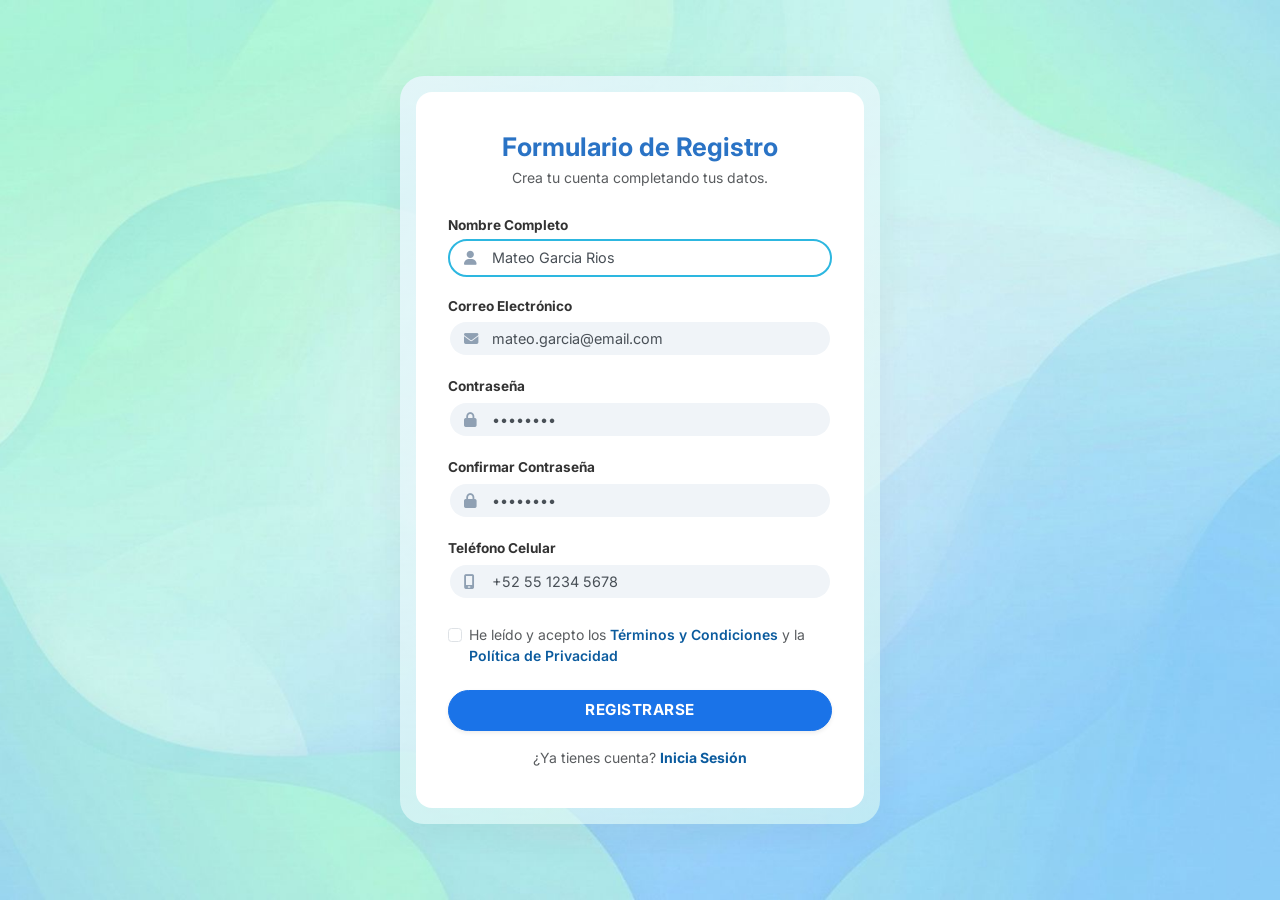
==== index.html @ 3687a890 "first commit" ====
<!DOCTYPE html>
<html lang="es">
<head>
    <meta charset="UTF-8">
    <meta name="viewport" content="width=device-width, initial-scale=1.0">
    <title>Formulario de Registro</title>
<!--     <link href="https://cdn.jsdelivr.net/npm/bootstrap@5.3.2/dist/css/bootstrap.min.css" rel="stylesheet"> -->
    <link rel="stylesheet" href="assets/css/boostrap.min.css">

    <link rel="stylesheet" href="https://cdnjs.cloudflare.com/ajax/libs/font-awesome/6.4.2/css/all.min.css">
    <link rel="stylesheet" href="assets/css/style.css">
</head>
<body>

    <div class="main-container d-flex justify-content-center align-items-center min-vh-100">
        <div class="form-backdrop">
            <div class="form-card text-center">
                
                <h2 class="form-title mb-1">Formulario de Registro</h2>
                <p class="text-muted mb-4 small">Crea tu cuenta completando tus datos.</p>

                <form class="text-start">
                    <div class="mb-3">
                        <label class="form-label small fw-bold text-dark">Nombre Completo</label>
                        <div class="input-wrapper">
                            <i class="fa-solid fa-user input-icon"></i>
                            <input type="text" class="form-control custom-input active-input" value="Mateo Garcia Rios" placeholder="Nombre Completo">
                        </div>
                    </div>

                    <div class="mb-3">
                        <label class="form-label small fw-bold text-dark">Correo Electrónico</label>
                        <div class="input-wrapper">
                            <i class="fa-solid fa-envelope input-icon"></i>
                            <input type="email" class="form-control custom-input" value="mateo.garcia@email.com" placeholder="Correo Electrónico">
                        </div>
                    </div>

                    <div class="mb-3">
                        <label class="form-label small fw-bold text-dark">Contraseña</label>
                        <div class="input-wrapper">
                            <i class="fa-solid fa-lock input-icon"></i>
                            <input type="password" class="form-control custom-input" value="12345678" placeholder="Contraseña">
                        </div>
                    </div>

                    <div class="mb-3">
                        <label class="form-label small fw-bold text-dark">Confirmar Contraseña</label>
                        <div class="input-wrapper">
                            <i class="fa-solid fa-lock input-icon"></i>
                            <input type="password" class="form-control custom-input" value="12345678" placeholder="Confirmar Contraseña">
                        </div>
                    </div>

                    <div class="mb-4">
                        <label class="form-label small fw-bold text-dark">Teléfono Celular</label>
                        <div class="input-wrapper">
                            <i class="fa-solid fa-mobile-screen input-icon"></i>
                            <input type="tel" class="form-control custom-input" value="+52 55 1234 5678" placeholder="Teléfono Celular">
                        </div>
                    </div>

                    <div class="form-check mb-4 small text-muted">
                        <input class="form-check-input custom-checkbox" type="checkbox" id="terms">
                        <label class="form-check-label" for="terms">
                            He leído y acepto los <a href="#" class="custom-link">Términos y Condiciones</a> y la <a href="#" class="custom-link">Política de Privacidad</a>
                        </label>
                    </div>

                    <button type="submit" class="btn btn-primary w-100 rounded-pill fw-bold py-2 mb-3 shadow-sm custom-btn">
                        REGISTRARSE
                    </button>

                    <p class="text-center small text-muted mb-0">
                        ¿Ya tienes cuenta? <a href="#" class="custom-link fw-bold">Inicia Sesión</a>
                    </p>
                </form>

            </div>
        </div>
    </div>

    <script src="https://cdn.jsdelivr.net/npm/bootstrap@5.3.2/dist/js/bootstrap.bundle.min.js"></script>
</body>
</html>
---- assets/css/boostrap.min.css ----
@charset "UTF-8"; /*!
 * Bootstrap  v5.3.2 (https://getbootstrap.com/)
 * Copyright 2011-2023 The Bootstrap Authors
 * Licensed under MIT (https://github.com/twbs/bootstrap/blob/main/LICENSE)
 */
:root,
[data-bs-theme="light"] {
    --bs-blue: #0d6efd;
    --bs-indigo: #6610f2;
    --bs-purple: #6f42c1;
    --bs-pink: #d63384;
    --bs-red: #dc3545;
    --bs-orange: #fd7e14;
    --bs-yellow: #ffc107;
    --bs-green: #198754;
    --bs-teal: #20c997;
    --bs-cyan: #0dcaf0;
    --bs-black: #000;
    --bs-white: #fff;
    --bs-gray: #6c757d;
    --bs-gray-dark: #343a40;
    --bs-gray-100: #f8f9fa;
    --bs-gray-200: #e9ecef;
    --bs-gray-300: #dee2e6;
    --bs-gray-400: #ced4da;
    --bs-gray-500: #adb5bd;
    --bs-gray-600: #6c757d;
    --bs-gray-700: #495057;
    --bs-gray-800: #343a40;
    --bs-gray-900: #212529;
    --bs-primary: #0d6efd;
    --bs-secondary: #6c757d;
    --bs-success: #198754;
    --bs-info: #0dcaf0;
    --bs-warning: #ffc107;
    --bs-danger: #dc3545;
    --bs-light: #f8f9fa;
    --bs-dark: #212529;
    --bs-primary-rgb: 13, 110, 253;
    --bs-secondary-rgb: 108, 117, 125;
    --bs-success-rgb: 25, 135, 84;
    --bs-info-rgb: 13, 202, 240;
    --bs-warning-rgb: 255, 193, 7;
    --bs-danger-rgb: 220, 53, 69;
    --bs-light-rgb: 248, 249, 250;
    --bs-dark-rgb: 33, 37, 41;
    --bs-primary-text-emphasis: #052c65;
    --bs-secondary-text-emphasis: #2b2f32;
    --bs-success-text-emphasis: #0a3622;
    --bs-info-text-emphasis: #055160;
    --bs-warning-text-emphasis: #664d03;
    --bs-danger-text-emphasis: #58151c;
    --bs-light-text-emphasis: #495057;
    --bs-dark-text-emphasis: #495057;
    --bs-primary-bg-subtle: #cfe2ff;
    --bs-secondary-bg-subtle: #e2e3e5;
    --bs-success-bg-subtle: #d1e7dd;
    --bs-info-bg-subtle: #cff4fc;
    --bs-warning-bg-subtle: #fff3cd;
    --bs-danger-bg-subtle: #f8d7da;
    --bs-light-bg-subtle: #fcfcfd;
    --bs-dark-bg-subtle: #ced4da;
    --bs-primary-border-subtle: #9ec5fe;
    --bs-secondary-border-subtle: #c4c8cb;
    --bs-success-border-subtle: #a3cfbb;
    --bs-info-border-subtle: #9eeaf9;
    --bs-warning-border-subtle: #ffe69c;
    --bs-danger-border-subtle: #f1aeb5;
    --bs-light-border-subtle: #e9ecef;
    --bs-dark-border-subtle: #adb5bd;
    --bs-white-rgb: 255, 255, 255;
    --bs-black-rgb: 0, 0, 0;
    --bs-font-sans-serif: system-ui, -apple-system, "Segoe UI", Roboto, "Helvetica Neue", "Noto Sans", "Liberation Sans",
        Arial, sans-serif, "Apple Color Emoji", "Segoe UI Emoji", "Segoe UI Symbol", "Noto Color Emoji";
    --bs-font-monospace: SFMono-Regular, Menlo, Monaco, Consolas, "Liberation Mono", "Courier New", monospace;
    --bs-gradient: linear-gradient(180deg, rgba(255, 255, 255, 0.15), rgba(255, 255, 255, 0));
    --bs-body-font-family: var(--bs-font-sans-serif);
    --bs-body-font-size: 1rem;
    --bs-body-font-weight: 400;
    --bs-body-line-height: 1.5;
    --bs-body-color: #212529;
    --bs-body-color-rgb: 33, 37, 41;
    --bs-body-bg: #fff;
    --bs-body-bg-rgb: 255, 255, 255;
    --bs-emphasis-color: #000;
    --bs-emphasis-color-rgb: 0, 0, 0;
    --bs-secondary-color: rgba(33, 37, 41, 0.75);
    --bs-secondary-color-rgb: 33, 37, 41;
    --bs-secondary-bg: #e9ecef;
    --bs-secondary-bg-rgb: 233, 236, 239;
    --bs-tertiary-color: rgba(33, 37, 41, 0.5);
    --bs-tertiary-color-rgb: 33, 37, 41;
    --bs-tertiary-bg: #f8f9fa;
    --bs-tertiary-bg-rgb: 248, 249, 250;
    --bs-heading-color: inherit;
    --bs-link-color: #0d6efd;
    --bs-link-color-rgb: 13, 110, 253;
    --bs-link-decoration: underline;
    --bs-link-hover-color: #0a58ca;
    --bs-link-hover-color-rgb: 10, 88, 202;
    --bs-code-color: #d63384;
    --bs-highlight-color: #212529;
    --bs-highlight-bg: #fff3cd;
    --bs-border-width: 1px;
    --bs-border-style: solid;
    --bs-border-color: #dee2e6;
    --bs-border-color-translucent: rgba(0, 0, 0, 0.175);
    --bs-border-radius: 0.375rem;
    --bs-border-radius-sm: 0.25rem;
    --bs-border-radius-lg: 0.5rem;
    --bs-border-radius-xl: 1rem;
    --bs-border-radius-xxl: 2rem;
    --bs-border-radius-2xl: var(--bs-border-radius-xxl);
    --bs-border-radius-pill: 50rem;
    --bs-box-shadow: 0 0.5rem 1rem rgba(0, 0, 0, 0.15);
    --bs-box-shadow-sm: 0 0.125rem 0.25rem rgba(0, 0, 0, 0.075);
    --bs-box-shadow-lg: 0 1rem 3rem rgba(0, 0, 0, 0.175);
    --bs-box-shadow-inset: inset 0 1px 2px rgba(0, 0, 0, 0.075);
    --bs-focus-ring-width: 0.25rem;
    --bs-focus-ring-opacity: 0.25;
    --bs-focus-ring-color: rgba(13, 110, 253, 0.25);
    --bs-form-valid-color: #198754;
    --bs-form-valid-border-color: #198754;
    --bs-form-invalid-color: #dc3545;
    --bs-form-invalid-border-color: #dc3545;
}
[data-bs-theme="dark"] {
    color-scheme: dark;
    --bs-body-color: #dee2e6;
    --bs-body-color-rgb: 222, 226, 230;
    --bs-body-bg: #212529;
    --bs-body-bg-rgb: 33, 37, 41;
    --bs-emphasis-color: #fff;
    --bs-emphasis-color-rgb: 255, 255, 255;
    --bs-secondary-color: rgba(222, 226, 230, 0.75);
    --bs-secondary-color-rgb: 222, 226, 230;
    --bs-secondary-bg: #343a40;
    --bs-secondary-bg-rgb: 52, 58, 64;
    --bs-tertiary-color: rgba(222, 226, 230, 0.5);
    --bs-tertiary-color-rgb: 222, 226, 230;
    --bs-tertiary-bg: #2b3035;
    --bs-tertiary-bg-rgb: 43, 48, 53;
    --bs-primary-text-emphasis: #6ea8fe;
    --bs-secondary-text-emphasis: #a7acb1;
    --bs-success-text-emphasis: #75b798;
    --bs-info-text-emphasis: #6edff6;
    --bs-warning-text-emphasis: #ffda6a;
    --bs-danger-text-emphasis: #ea868f;
    --bs-light-text-emphasis: #f8f9fa;
    --bs-dark-text-emphasis: #dee2e6;
    --bs-primary-bg-subtle: #031633;
    --bs-secondary-bg-subtle: #161719;
    --bs-success-bg-subtle: #051b11;
    --bs-info-bg-subtle: #032830;
    --bs-warning-bg-subtle: #332701;
    --bs-danger-bg-subtle: #2c0b0e;
    --bs-light-bg-subtle: #343a40;
    --bs-dark-bg-subtle: #1a1d20;
    --bs-primary-border-subtle: #084298;
    --bs-secondary-border-subtle: #41464b;
    --bs-success-border-subtle: #0f5132;
    --bs-info-border-subtle: #087990;
    --bs-warning-border-subtle: #997404;
    --bs-danger-border-subtle: #842029;
    --bs-light-border-subtle: #495057;
    --bs-dark-border-subtle: #343a40;
    --bs-heading-color: inherit;
    --bs-link-color: #6ea8fe;
    --bs-link-hover-color: #8bb9fe;
    --bs-link-color-rgb: 110, 168, 254;
    --bs-link-hover-color-rgb: 139, 185, 254;
    --bs-code-color: #e685b5;
    --bs-highlight-color: #dee2e6;
    --bs-highlight-bg: #664d03;
    --bs-border-color: #495057;
    --bs-border-color-translucent: rgba(255, 255, 255, 0.15);
    --bs-form-valid-color: #75b798;
    --bs-form-valid-border-color: #75b798;
    --bs-form-invalid-color: #ea868f;
    --bs-form-invalid-border-color: #ea868f;
}
*,
::after,
::before {
    box-sizing: border-box;
}
@media (prefers-reduced-motion: no-preference) {
    :root {
        scroll-behavior: smooth;
    }
}
body {
    margin: 0;
    font-family: var(--bs-body-font-family);
    font-size: var(--bs-body-font-size);
    font-weight: var(--bs-body-font-weight);
    line-height: var(--bs-body-line-height);
    color: var(--bs-body-color);
    text-align: var(--bs-body-text-align);
    background-color: var(--bs-body-bg);
    -webkit-text-size-adjust: 100%;
    -webkit-tap-highlight-color: transparent;
}
hr {
    margin: 1rem 0;
    color: inherit;
    border: 0;
    border-top: var(--bs-border-width) solid;
    opacity: 0.25;
}
.h1,
.h2,
.h3,
.h4,
.h5,
.h6,
h1,
h2,
h3,
h4,
h5,
h6 {
    margin-top: 0;
    margin-bottom: 0.5rem;
    font-weight: 500;
    line-height: 1.2;
    color: var(--bs-heading-color);
}
.h1,
h1 {
    font-size: calc(1.375rem + 1.5vw);
}
@media (min-width: 1200px) {
    .h1,
    h1 {
        font-size: 2.5rem;
    }
}
.h2,
h2 {
    font-size: calc(1.325rem + 0.9vw);
}
@media (min-width: 1200px) {
    .h2,
    h2 {
        font-size: 2rem;
    }
}
.h3,
h3 {
    font-size: calc(1.3rem + 0.6vw);
}
@media (min-width: 1200px) {
    .h3,
    h3 {
        font-size: 1.75rem;
    }
}
.h4,
h4 {
    font-size: calc(1.275rem + 0.3vw);
}
@media (min-width: 1200px) {
    .h4,
    h4 {
        font-size: 1.5rem;
    }
}
.h5,
h5 {
    font-size: 1.25rem;
}
.h6,
h6 {
    font-size: 1rem;
}
p {
    margin-top: 0;
    margin-bottom: 1rem;
}
abbr[title] {
    -webkit-text-decoration: underline dotted;
    text-decoration: underline dotted;
    cursor: help;
    -webkit-text-decoration-skip-ink: none;
    text-decoration-skip-ink: none;
}
address {
    margin-bottom: 1rem;
    font-style: normal;
    line-height: inherit;
}
ol,
ul {
    padding-left: 2rem;
}
dl,
ol,
ul {
    margin-top: 0;
    margin-bottom: 1rem;
}
ol ol,
ol ul,
ul ol,
ul ul {
    margin-bottom: 0;
}
dt {
    font-weight: 700;
}
dd {
    margin-bottom: 0.5rem;
    margin-left: 0;
}
blockquote {
    margin: 0 0 1rem;
}
b,
strong {
    font-weight: bolder;
}
.small,
small {
    font-size: 0.875em;
}
.mark,
mark {
    padding: 0.1875em;
    color: var(--bs-highlight-color);
    background-color: var(--bs-highlight-bg);
}
sub,
sup {
    position: relative;
    font-size: 0.75em;
    line-height: 0;
    vertical-align: baseline;
}
sub {
    bottom: -0.25em;
}
sup {
    top: -0.5em;
}
a {
    color: rgba(var(--bs-link-color-rgb), var(--bs-link-opacity, 1));
    text-decoration: underline;
}
a:hover {
    --bs-link-color-rgb: var(--bs-link-hover-color-rgb);
}
a:not([href]):not([class]),
a:not([href]):not([class]):hover {
    color: inherit;
    text-decoration: none;
}
code,
kbd,
pre,
samp {
    font-family: var(--bs-font-monospace);
    font-size: 1em;
}
pre {
    display: block;
    margin-top: 0;
    margin-bottom: 1rem;
    overflow: auto;
    font-size: 0.875em;
}
pre code {
    font-size: inherit;
    color: inherit;
    word-break: normal;
}
code {
    font-size: 0.875em;
    color: var(--bs-code-color);
    word-wrap: break-word;
}
a > code {
    color: inherit;
}
kbd {
    padding: 0.1875rem 0.375rem;
    font-size: 0.875em;
    color: var(--bs-body-bg);
    background-color: var(--bs-body-color);
    border-radius: 0.25rem;
}
kbd kbd {
    padding: 0;
    font-size: 1em;
}
figure {
    margin: 0 0 1rem;
}
img,
svg {
    vertical-align: middle;
}
table {
    caption-side: bottom;
    border-collapse: collapse;
}
caption {
    padding-top: 0.5rem;
    padding-bottom: 0.5rem;
    color: var(--bs-secondary-color);
    text-align: left;
}
th {
    text-align: inherit;
    text-align: -webkit-match-parent;
}
tbody,
td,
tfoot,
th,
thead,
tr {
    border-color: inherit;
    border-style: solid;
    border-width: 0;
}
label {
    display: inline-block;
}
button {
    border-radius: 0;
}
button:focus:not(:focus-visible) {
    outline: 0;
}
button,
input,
optgroup,
select,
textarea {
    margin: 0;
    font-family: inherit;
    font-size: inherit;
    line-height: inherit;
}
button,
select {
    text-transform: none;
}
[role="button"] {
    cursor: pointer;
}
select {
    word-wrap: normal;
}
select:disabled {
    opacity: 1;
}
[list]:not([type="date"]):not([type="datetime-local"]):not([type="month"]):not([type="week"]):not(
        [type="time"]
    )::-webkit-calendar-picker-indicator {
    display: none !important;
}
[type="button"],
[type="reset"],
[type="submit"],
button {
    -webkit-appearance: button;
}
[type="button"]:not(:disabled),
[type="reset"]:not(:disabled),
[type="submit"]:not(:disabled),
button:not(:disabled) {
    cursor: pointer;
}
::-moz-focus-inner {
    padding: 0;
    border-style: none;
}
textarea {
    resize: vertical;
}
fieldset {
    min-width: 0;
    padding: 0;
    margin: 0;
    border: 0;
}
legend {
    float: left;
    width: 100%;
    padding: 0;
    margin-bottom: 0.5rem;
    font-size: calc(1.275rem + 0.3vw);
    line-height: inherit;
}
@media (min-width: 1200px) {
    legend {
        font-size: 1.5rem;
    }
}
legend + * {
    clear: left;
}
::-webkit-datetime-edit-day-field,
::-webkit-datetime-edit-fields-wrapper,
::-webkit-datetime-edit-hour-field,
::-webkit-datetime-edit-minute,
::-webkit-datetime-edit-month-field,
::-webkit-datetime-edit-text,
::-webkit-datetime-edit-year-field {
    padding: 0;
}
::-webkit-inner-spin-button {
    height: auto;
}
[type="search"] {
    -webkit-appearance: textfield;
    outline-offset: -2px;
}
::-webkit-search-decoration {
    -webkit-appearance: none;
}
::-webkit-color-swatch-wrapper {
    padding: 0;
}
::-webkit-file-upload-button {
    font: inherit;
    -webkit-appearance: button;
}
::file-selector-button {
    font: inherit;
    -webkit-appearance: button;
}
output {
    display: inline-block;
}
iframe {
    border: 0;
}
summary {
    display: list-item;
    cursor: pointer;
}
progress {
    vertical-align: baseline;
}
[hidden] {
    display: none !important;
}
.lead {
    font-size: 1.25rem;
    font-weight: 300;
}
.display-1 {
    font-size: calc(1.625rem + 4.5vw);
    font-weight: 300;
    line-height: 1.2;
}
@media (min-width: 1200px) {
    .display-1 {
        font-size: 5rem;
    }
}
.display-2 {
    font-size: calc(1.575rem + 3.9vw);
    font-weight: 300;
    line-height: 1.2;
}
@media (min-width: 1200px) {
    .display-2 {
        font-size: 4.5rem;
    }
}
.display-3 {
    font-size: calc(1.525rem + 3.3vw);
    font-weight: 300;
    line-height: 1.2;
}
@media (min-width: 1200px) {
    .display-3 {
        font-size: 4rem;
    }
}
.display-4 {
    font-size: calc(1.475rem + 2.7vw);
    font-weight: 300;
    line-height: 1.2;
}
@media (min-width: 1200px) {
    .display-4 {
        font-size: 3.5rem;
    }
}
.display-5 {
    font-size: calc(1.425rem + 2.1vw);
    font-weight: 300;
    line-height: 1.2;
}
@media (min-width: 1200px) {
    .display-5 {
        font-size: 3rem;
    }
}
.display-6 {
    font-size: calc(1.375rem + 1.5vw);
    font-weight: 300;
    line-height: 1.2;
}
@media (min-width: 1200px) {
    .display-6 {
        font-size: 2.5rem;
    }
}
.list-unstyled {
    padding-left: 0;
    list-style: none;
}
.list-inline {
    padding-left: 0;
    list-style: none;
}
.list-inline-item {
    display: inline-block;
}
.list-inline-item:not(:last-child) {
    margin-right: 0.5rem;
}
.initialism {
    font-size: 0.875em;
    text-transform: uppercase;
}
.blockquote {
    margin-bottom: 1rem;
    font-size: 1.25rem;
}
.blockquote > :last-child {
    margin-bottom: 0;
}
.blockquote-footer {
    margin-top: -1rem;
    margin-bottom: 1rem;
    font-size: 0.875em;
    color: #6c757d;
}
.blockquote-footer::before {
    content: "— ";
}
.img-fluid {
    max-width: 100%;
    height: auto;
}
.img-thumbnail {
    padding: 0.25rem;
    background-color: var(--bs-body-bg);
    border: var(--bs-border-width) solid var(--bs-border-color);
    border-radius: var(--bs-border-radius);
    max-width: 100%;
    height: auto;
}
.figure {
    display: inline-block;
}
.figure-img {
    margin-bottom: 0.5rem;
    line-height: 1;
}
.figure-caption {
    font-size: 0.875em;
    color: var(--bs-secondary-color);
}
.container,
.container-fluid,
.container-lg,
.container-md,
.container-sm,
.container-xl,
.container-xxl {
    --bs-gutter-x: 1.5rem;
    --bs-gutter-y: 0;
    width: 100%;
    padding-right: calc(var(--bs-gutter-x) * 0.5);
    padding-left: calc(var(--bs-gutter-x) * 0.5);
    margin-right: auto;
    margin-left: auto;
}
@media (min-width: 576px) {
    .container,
    .container-sm {
        max-width: 540px;
    }
}
@media (min-width: 768px) {
    .container,
    .container-md,
    .container-sm {
        max-width: 720px;
    }
}
@media (min-width: 992px) {
    .container,
    .container-lg,
    .container-md,
    .container-sm {
        max-width: 960px;
    }
}
@media (min-width: 1200px) {
    .container,
    .container-lg,
    .container-md,
    .container-sm,
    .container-xl {
        max-width: 1140px;
    }
}
@media (min-width: 1400px) {
    .container,
    .container-lg,
    .container-md,
    .container-sm,
    .container-xl,
    .container-xxl {
        max-width: 1320px;
    }
}
:root {
    --bs-breakpoint-xs: 0;
    --bs-breakpoint-sm: 576px;
    --bs-breakpoint-md: 768px;
    --bs-breakpoint-lg: 992px;
    --bs-breakpoint-xl: 1200px;
    --bs-breakpoint-xxl: 1400px;
}
.row {
    --bs-gutter-x: 1.5rem;
    --bs-gutter-y: 0;
    display: flex;
    flex-wrap: wrap;
    margin-top: calc(-1 * var(--bs-gutter-y));
    margin-right: calc(-0.5 * var(--bs-gutter-x));
    margin-left: calc(-0.5 * var(--bs-gutter-x));
}
.row > * {
    flex-shrink: 0;
    width: 100%;
    max-width: 100%;
    padding-right: calc(var(--bs-gutter-x) * 0.5);
    padding-left: calc(var(--bs-gutter-x) * 0.5);
    margin-top: var(--bs-gutter-y);
}
.col {
    flex: 1 0 0%;
}
.row-cols-auto > * {
    flex: 0 0 auto;
    width: auto;
}
.row-cols-1 > * {
    flex: 0 0 auto;
    width: 100%;
}
.row-cols-2 > * {
    flex: 0 0 auto;
    width: 50%;
}
.row-cols-3 > * {
    flex: 0 0 auto;
    width: 33.33333333%;
}
.row-cols-4 > * {
    flex: 0 0 auto;
    width: 25%;
}
.row-cols-5 > * {
    flex: 0 0 auto;
    width: 20%;
}
.row-cols-6 > * {
    flex: 0 0 auto;
    width: 16.66666667%;
}
.col-auto {
    flex: 0 0 auto;
    width: auto;
}
.col-1 {
    flex: 0 0 auto;
    width: 8.33333333%;
}
.col-2 {
    flex: 0 0 auto;
    width: 16.66666667%;
}
.col-3 {
    flex: 0 0 auto;
    width: 25%;
}
.col-4 {
    flex: 0 0 auto;
    width: 33.33333333%;
}
.col-5 {
    flex: 0 0 auto;
    width: 41.66666667%;
}
.col-6 {
    flex: 0 0 auto;
    width: 50%;
}
.col-7 {
    flex: 0 0 auto;
    width: 58.33333333%;
}
.col-8 {
    flex: 0 0 auto;
    width: 66.66666667%;
}
.col-9 {
    flex: 0 0 auto;
    width: 75%;
}
.col-10 {
    flex: 0 0 auto;
    width: 83.33333333%;
}
.col-11 {
    flex: 0 0 auto;
    width: 91.66666667%;
}
.col-12 {
    flex: 0 0 auto;
    width: 100%;
}
.offset-1 {
    margin-left: 8.33333333%;
}
.offset-2 {
    margin-left: 16.66666667%;
}
.offset-3 {
    margin-left: 25%;
}
.offset-4 {
    margin-left: 33.33333333%;
}
.offset-5 {
    margin-left: 41.66666667%;
}
.offset-6 {
    margin-left: 50%;
}
.offset-7 {
    margin-left: 58.33333333%;
}
.offset-8 {
    margin-left: 66.66666667%;
}
.offset-9 {
    margin-left: 75%;
}
.offset-10 {
    margin-left: 83.33333333%;
}
.offset-11 {
    margin-left: 91.66666667%;
}
.g-0,
.gx-0 {
    --bs-gutter-x: 0;
}
.g-0,
.gy-0 {
    --bs-gutter-y: 0;
}
.g-1,
.gx-1 {
    --bs-gutter-x: 0.25rem;
}
.g-1,
.gy-1 {
    --bs-gutter-y: 0.25rem;
}
.g-2,
.gx-2 {
    --bs-gutter-x: 0.5rem;
}
.g-2,
.gy-2 {
    --bs-gutter-y: 0.5rem;
}
.g-3,
.gx-3 {
    --bs-gutter-x: 1rem;
}
.g-3,
.gy-3 {
    --bs-gutter-y: 1rem;
}
.g-4,
.gx-4 {
    --bs-gutter-x: 1.5rem;
}
.g-4,
.gy-4 {
    --bs-gutter-y: 1.5rem;
}
.g-5,
.gx-5 {
    --bs-gutter-x: 3rem;
}
.g-5,
.gy-5 {
    --bs-gutter-y: 3rem;
}
@media (min-width: 576px) {
    .col-sm {
        flex: 1 0 0%;
    }
    .row-cols-sm-auto > * {
        flex: 0 0 auto;
        width: auto;
    }
    .row-cols-sm-1 > * {
        flex: 0 0 auto;
        width: 100%;
    }
    .row-cols-sm-2 > * {
        flex: 0 0 auto;
        width: 50%;
    }
    .row-cols-sm-3 > * {
        flex: 0 0 auto;
        width: 33.33333333%;
    }
    .row-cols-sm-4 > * {
        flex: 0 0 auto;
        width: 25%;
    }
    .row-cols-sm-5 > * {
        flex: 0 0 auto;
        width: 20%;
    }
    .row-cols-sm-6 > * {
        flex: 0 0 auto;
        width: 16.66666667%;
    }
    .col-sm-auto {
        flex: 0 0 auto;
        width: auto;
    }
    .col-sm-1 {
        flex: 0 0 auto;
        width: 8.33333333%;
    }
    .col-sm-2 {
        flex: 0 0 auto;
        width: 16.66666667%;
    }
    .col-sm-3 {
        flex: 0 0 auto;
        width: 25%;
    }
    .col-sm-4 {
        flex: 0 0 auto;
        width: 33.33333333%;
    }
    .col-sm-5 {
        flex: 0 0 auto;
        width: 41.66666667%;
    }
    .col-sm-6 {
        flex: 0 0 auto;
        width: 50%;
    }
    .col-sm-7 {
        flex: 0 0 auto;
        width: 58.33333333%;
    }
    .col-sm-8 {
        flex: 0 0 auto;
        width: 66.66666667%;
    }
    .col-sm-9 {
        flex: 0 0 auto;
        width: 75%;
    }
    .col-sm-10 {
        flex: 0 0 auto;
        width: 83.33333333%;
    }
    .col-sm-11 {
        flex: 0 0 auto;
        width: 91.66666667%;
    }
    .col-sm-12 {
        flex: 0 0 auto;
        width: 100%;
    }
    .offset-sm-0 {
        margin-left: 0;
    }
    .offset-sm-1 {
        margin-left: 8.33333333%;
    }
    .offset-sm-2 {
        margin-left: 16.66666667%;
    }
    .offset-sm-3 {
        margin-left: 25%;
    }
    .offset-sm-4 {
        margin-left: 33.33333333%;
    }
    .offset-sm-5 {
        margin-left: 41.66666667%;
    }
    .offset-sm-6 {
        margin-left: 50%;
    }
    .offset-sm-7 {
        margin-left: 58.33333333%;
    }
    .offset-sm-8 {
        margin-left: 66.66666667%;
    }
    .offset-sm-9 {
        margin-left: 75%;
    }
    .offset-sm-10 {
        margin-left: 83.33333333%;
    }
    .offset-sm-11 {
        margin-left: 91.66666667%;
    }
    .g-sm-0,
    .gx-sm-0 {
        --bs-gutter-x: 0;
    }
    .g-sm-0,
    .gy-sm-0 {
        --bs-gutter-y: 0;
    }
    .g-sm-1,
    .gx-sm-1 {
        --bs-gutter-x: 0.25rem;
    }
    .g-sm-1,
    .gy-sm-1 {
        --bs-gutter-y: 0.25rem;
    }
    .g-sm-2,
    .gx-sm-2 {
        --bs-gutter-x: 0.5rem;
    }
    .g-sm-2,
    .gy-sm-2 {
        --bs-gutter-y: 0.5rem;
    }
    .g-sm-3,
    .gx-sm-3 {
        --bs-gutter-x: 1rem;
    }
    .g-sm-3,
    .gy-sm-3 {
        --bs-gutter-y: 1rem;
    }
    .g-sm-4,
    .gx-sm-4 {
        --bs-gutter-x: 1.5rem;
    }
    .g-sm-4,
    .gy-sm-4 {
        --bs-gutter-y: 1.5rem;
    }
    .g-sm-5,
    .gx-sm-5 {
        --bs-gutter-x: 3rem;
    }
    .g-sm-5,
    .gy-sm-5 {
        --bs-gutter-y: 3rem;
    }
}
@media (min-width: 768px) {
    .col-md {
        flex: 1 0 0%;
    }
    .row-cols-md-auto > * {
        flex: 0 0 auto;
        width: auto;
    }
    .row-cols-md-1 > * {
        flex: 0 0 auto;
        width: 100%;
    }
    .row-cols-md-2 > * {
        flex: 0 0 auto;
        width: 50%;
    }
    .row-cols-md-3 > * {
        flex: 0 0 auto;
        width: 33.33333333%;
    }
    .row-cols-md-4 > * {
        flex: 0 0 auto;
        width: 25%;
    }
    .row-cols-md-5 > * {
        flex: 0 0 auto;
        width: 20%;
    }
    .row-cols-md-6 > * {
        flex: 0 0 auto;
        width: 16.66666667%;
    }
    .col-md-auto {
        flex: 0 0 auto;
        width: auto;
    }
    .col-md-1 {
        flex: 0 0 auto;
        width: 8.33333333%;
    }
    .col-md-2 {
        flex: 0 0 auto;
        width: 16.66666667%;
    }
    .col-md-3 {
        flex: 0 0 auto;
        width: 25%;
    }
    .col-md-4 {
        flex: 0 0 auto;
        width: 33.33333333%;
    }
    .col-md-5 {
        flex: 0 0 auto;
        width: 41.66666667%;
    }
    .col-md-6 {
        flex: 0 0 auto;
        width: 50%;
    }
    .col-md-7 {
        flex: 0 0 auto;
        width: 58.33333333%;
    }
    .col-md-8 {
        flex: 0 0 auto;
        width: 66.66666667%;
    }
    .col-md-9 {
        flex: 0 0 auto;
        width: 75%;
    }
    .col-md-10 {
        flex: 0 0 auto;
        width: 83.33333333%;
    }
    .col-md-11 {
        flex: 0 0 auto;
        width: 91.66666667%;
    }
    .col-md-12 {
        flex: 0 0 auto;
        width: 100%;
    }
    .offset-md-0 {
        margin-left: 0;
    }
    .offset-md-1 {
        margin-left: 8.33333333%;
    }
    .offset-md-2 {
        margin-left: 16.66666667%;
    }
    .offset-md-3 {
        margin-left: 25%;
    }
    .offset-md-4 {
        margin-left: 33.33333333%;
    }
    .offset-md-5 {
        margin-left: 41.66666667%;
    }
    .offset-md-6 {
        margin-left: 50%;
    }
    .offset-md-7 {
        margin-left: 58.33333333%;
    }
    .offset-md-8 {
        margin-left: 66.66666667%;
    }
    .offset-md-9 {
        margin-left: 75%;
    }
    .offset-md-10 {
        margin-left: 83.33333333%;
    }
    .offset-md-11 {
        margin-left: 91.66666667%;
    }
    .g-md-0,
    .gx-md-0 {
        --bs-gutter-x: 0;
    }
    .g-md-0,
    .gy-md-0 {
        --bs-gutter-y: 0;
    }
    .g-md-1,
    .gx-md-1 {
        --bs-gutter-x: 0.25rem;
    }
    .g-md-1,
    .gy-md-1 {
        --bs-gutter-y: 0.25rem;
    }
    .g-md-2,
    .gx-md-2 {
        --bs-gutter-x: 0.5rem;
    }
    .g-md-2,
    .gy-md-2 {
        --bs-gutter-y: 0.5rem;
    }
    .g-md-3,
    .gx-md-3 {
        --bs-gutter-x: 1rem;
    }
    .g-md-3,
    .gy-md-3 {
        --bs-gutter-y: 1rem;
    }
    .g-md-4,
    .gx-md-4 {
        --bs-gutter-x: 1.5rem;
    }
    .g-md-4,
    .gy-md-4 {
        --bs-gutter-y: 1.5rem;
    }
    .g-md-5,
    .gx-md-5 {
        --bs-gutter-x: 3rem;
    }
    .g-md-5,
    .gy-md-5 {
        --bs-gutter-y: 3rem;
    }
}
@media (min-width: 992px) {
    .col-lg {
        flex: 1 0 0%;
    }
    .row-cols-lg-auto > * {
        flex: 0 0 auto;
        width: auto;
    }
    .row-cols-lg-1 > * {
        flex: 0 0 auto;
        width: 100%;
    }
    .row-cols-lg-2 > * {
        flex: 0 0 auto;
        width: 50%;
    }
    .row-cols-lg-3 > * {
        flex: 0 0 auto;
        width: 33.33333333%;
    }
    .row-cols-lg-4 > * {
        flex: 0 0 auto;
        width: 25%;
    }
    .row-cols-lg-5 > * {
        flex: 0 0 auto;
        width: 20%;
    }
    .row-cols-lg-6 > * {
        flex: 0 0 auto;
        width: 16.66666667%;
    }
    .col-lg-auto {
        flex: 0 0 auto;
        width: auto;
    }
    .col-lg-1 {
        flex: 0 0 auto;
        width: 8.33333333%;
    }
    .col-lg-2 {
        flex: 0 0 auto;
        width: 16.66666667%;
    }
    .col-lg-3 {
        flex: 0 0 auto;
        width: 25%;
    }
    .col-lg-4 {
        flex: 0 0 auto;
        width: 33.33333333%;
    }
    .col-lg-5 {
        flex: 0 0 auto;
        width: 41.66666667%;
    }
    .col-lg-6 {
        flex: 0 0 auto;
        width: 50%;
    }
    .col-lg-7 {
        flex: 0 0 auto;
        width: 58.33333333%;
    }
    .col-lg-8 {
        flex: 0 0 auto;
        width: 66.66666667%;
    }
    .col-lg-9 {
        flex: 0 0 auto;
        width: 75%;
    }
    .col-lg-10 {
        flex: 0 0 auto;
        width: 83.33333333%;
    }
    .col-lg-11 {
        flex: 0 0 auto;
        width: 91.66666667%;
    }
    .col-lg-12 {
        flex: 0 0 auto;
        width: 100%;
    }
    .offset-lg-0 {
        margin-left: 0;
    }
    .offset-lg-1 {
        margin-left: 8.33333333%;
    }
    .offset-lg-2 {
        margin-left: 16.66666667%;
    }
    .offset-lg-3 {
        margin-left: 25%;
    }
    .offset-lg-4 {
        margin-left: 33.33333333%;
    }
    .offset-lg-5 {
        margin-left: 41.66666667%;
    }
    .offset-lg-6 {
        margin-left: 50%;
    }
    .offset-lg-7 {
        margin-left: 58.33333333%;
    }
    .offset-lg-8 {
        margin-left: 66.66666667%;
    }
    .offset-lg-9 {
        margin-left: 75%;
    }
    .offset-lg-10 {
        margin-left: 83.33333333%;
    }
    .offset-lg-11 {
        margin-left: 91.66666667%;
    }
    .g-lg-0,
    .gx-lg-0 {
        --bs-gutter-x: 0;
    }
    .g-lg-0,
    .gy-lg-0 {
        --bs-gutter-y: 0;
    }
    .g-lg-1,
    .gx-lg-1 {
        --bs-gutter-x: 0.25rem;
    }
    .g-lg-1,
    .gy-lg-1 {
        --bs-gutter-y: 0.25rem;
    }
    .g-lg-2,
    .gx-lg-2 {
        --bs-gutter-x: 0.5rem;
    }
    .g-lg-2,
    .gy-lg-2 {
        --bs-gutter-y: 0.5rem;
    }
    .g-lg-3,
    .gx-lg-3 {
        --bs-gutter-x: 1rem;
    }
    .g-lg-3,
    .gy-lg-3 {
        --bs-gutter-y: 1rem;
    }
    .g-lg-4,
    .gx-lg-4 {
        --bs-gutter-x: 1.5rem;
    }
    .g-lg-4,
    .gy-lg-4 {
        --bs-gutter-y: 1.5rem;
    }
    .g-lg-5,
    .gx-lg-5 {
        --bs-gutter-x: 3rem;
    }
    .g-lg-5,
    .gy-lg-5 {
        --bs-gutter-y: 3rem;
    }
}
@media (min-width: 1200px) {
    .col-xl {
        flex: 1 0 0%;
    }
    .row-cols-xl-auto > * {
        flex: 0 0 auto;
        width: auto;
    }
    .row-cols-xl-1 > * {
        flex: 0 0 auto;
        width: 100%;
    }
    .row-cols-xl-2 > * {
        flex: 0 0 auto;
        width: 50%;
    }
    .row-cols-xl-3 > * {
        flex: 0 0 auto;
        width: 33.33333333%;
    }
    .row-cols-xl-4 > * {
        flex: 0 0 auto;
        width: 25%;
    }
    .row-cols-xl-5 > * {
        flex: 0 0 auto;
        width: 20%;
    }
    .row-cols-xl-6 > * {
        flex: 0 0 auto;
        width: 16.66666667%;
    }
    .col-xl-auto {
        flex: 0 0 auto;
        width: auto;
    }
    .col-xl-1 {
        flex: 0 0 auto;
        width: 8.33333333%;
    }
    .col-xl-2 {
        flex: 0 0 auto;
        width: 16.66666667%;
    }
    .col-xl-3 {
        flex: 0 0 auto;
        width: 25%;
    }
    .col-xl-4 {
        flex: 0 0 auto;
        width: 33.33333333%;
    }
    .col-xl-5 {
        flex: 0 0 auto;
        width: 41.66666667%;
    }
    .col-xl-6 {
        flex: 0 0 auto;
        width: 50%;
    }
    .col-xl-7 {
        flex: 0 0 auto;
        width: 58.33333333%;
    }
    .col-xl-8 {
        flex: 0 0 auto;
        width: 66.66666667%;
    }
    .col-xl-9 {
        flex: 0 0 auto;
        width: 75%;
    }
    .col-xl-10 {
        flex: 0 0 auto;
        width: 83.33333333%;
    }
    .col-xl-11 {
        flex: 0 0 auto;
        width: 91.66666667%;
    }
    .col-xl-12 {
        flex: 0 0 auto;
        width: 100%;
    }
    .offset-xl-0 {
        margin-left: 0;
    }
    .offset-xl-1 {
        margin-left: 8.33333333%;
    }
    .offset-xl-2 {
        margin-left: 16.66666667%;
    }
    .offset-xl-3 {
        margin-left: 25%;
    }
    .offset-xl-4 {
        margin-left: 33.33333333%;
    }
    .offset-xl-5 {
        margin-left: 41.66666667%;
    }
    .offset-xl-6 {
        margin-left: 50%;
    }
    .offset-xl-7 {
        margin-left: 58.33333333%;
    }
    .offset-xl-8 {
        margin-left: 66.66666667%;
    }
    .offset-xl-9 {
        margin-left: 75%;
    }
    .offset-xl-10 {
        margin-left: 83.33333333%;
    }
    .offset-xl-11 {
        margin-left: 91.66666667%;
    }
    .g-xl-0,
    .gx-xl-0 {
        --bs-gutter-x: 0;
    }
    .g-xl-0,
    .gy-xl-0 {
        --bs-gutter-y: 0;
    }
    .g-xl-1,
    .gx-xl-1 {
        --bs-gutter-x: 0.25rem;
    }
    .g-xl-1,
    .gy-xl-1 {
        --bs-gutter-y: 0.25rem;
    }
    .g-xl-2,
    .gx-xl-2 {
        --bs-gutter-x: 0.5rem;
    }
    .g-xl-2,
    .gy-xl-2 {
        --bs-gutter-y: 0.5rem;
    }
    .g-xl-3,
    .gx-xl-3 {
        --bs-gutter-x: 1rem;
    }
    .g-xl-3,
    .gy-xl-3 {
        --bs-gutter-y: 1rem;
    }
    .g-xl-4,
    .gx-xl-4 {
        --bs-gutter-x: 1.5rem;
    }
    .g-xl-4,
    .gy-xl-4 {
        --bs-gutter-y: 1.5rem;
    }
    .g-xl-5,
    .gx-xl-5 {
        --bs-gutter-x: 3rem;
    }
    .g-xl-5,
    .gy-xl-5 {
        --bs-gutter-y: 3rem;
    }
}
@media (min-width: 1400px) {
    .col-xxl {
        flex: 1 0 0%;
    }
    .row-cols-xxl-auto > * {
        flex: 0 0 auto;
        width: auto;
    }
    .row-cols-xxl-1 > * {
        flex: 0 0 auto;
        width: 100%;
    }
    .row-cols-xxl-2 > * {
        flex: 0 0 auto;
        width: 50%;
    }
    .row-cols-xxl-3 > * {
        flex: 0 0 auto;
        width: 33.33333333%;
    }
    .row-cols-xxl-4 > * {
        flex: 0 0 auto;
        width: 25%;
    }
    .row-cols-xxl-5 > * {
        flex: 0 0 auto;
        width: 20%;
    }
    .row-cols-xxl-6 > * {
        flex: 0 0 auto;
        width: 16.66666667%;
    }
    .col-xxl-auto {
        flex: 0 0 auto;
        width: auto;
    }
    .col-xxl-1 {
        flex: 0 0 auto;
        width: 8.33333333%;
    }
    .col-xxl-2 {
        flex: 0 0 auto;
        width: 16.66666667%;
    }
    .col-xxl-3 {
        flex: 0 0 auto;
        width: 25%;
    }
    .col-xxl-4 {
        flex: 0 0 auto;
        width: 33.33333333%;
    }
    .col-xxl-5 {
        flex: 0 0 auto;
        width: 41.66666667%;
    }
    .col-xxl-6 {
        flex: 0 0 auto;
        width: 50%;
    }
    .col-xxl-7 {
        flex: 0 0 auto;
        width: 58.33333333%;
    }
    .col-xxl-8 {
        flex: 0 0 auto;
        width: 66.66666667%;
    }
    .col-xxl-9 {
        flex: 0 0 auto;
        width: 75%;
    }
    .col-xxl-10 {
        flex: 0 0 auto;
        width: 83.33333333%;
    }
    .col-xxl-11 {
        flex: 0 0 auto;
        width: 91.66666667%;
    }
    .col-xxl-12 {
        flex: 0 0 auto;
        width: 100%;
    }
    .offset-xxl-0 {
        margin-left: 0;
    }
    .offset-xxl-1 {
        margin-left: 8.33333333%;
    }
    .offset-xxl-2 {
        margin-left: 16.66666667%;
    }
    .offset-xxl-3 {
        margin-left: 25%;
    }
    .offset-xxl-4 {
        margin-left: 33.33333333%;
    }
    .offset-xxl-5 {
        margin-left: 41.66666667%;
    }
    .offset-xxl-6 {
        margin-left: 50%;
    }
    .offset-xxl-7 {
        margin-left: 58.33333333%;
    }
    .offset-xxl-8 {
        margin-left: 66.66666667%;
    }
    .offset-xxl-9 {
        margin-left: 75%;
    }
    .offset-xxl-10 {
        margin-left: 83.33333333%;
    }
    .offset-xxl-11 {
        margin-left: 91.66666667%;
    }
    .g-xxl-0,
    .gx-xxl-0 {
        --bs-gutter-x: 0;
    }
    .g-xxl-0,
    .gy-xxl-0 {
        --bs-gutter-y: 0;
    }
    .g-xxl-1,
    .gx-xxl-1 {
        --bs-gutter-x: 0.25rem;
    }
    .g-xxl-1,
    .gy-xxl-1 {
        --bs-gutter-y: 0.25rem;
    }
    .g-xxl-2,
    .gx-xxl-2 {
        --bs-gutter-x: 0.5rem;
    }
    .g-xxl-2,
    .gy-xxl-2 {
        --bs-gutter-y: 0.5rem;
    }
    .g-xxl-3,
    .gx-xxl-3 {
        --bs-gutter-x: 1rem;
    }
    .g-xxl-3,
    .gy-xxl-3 {
        --bs-gutter-y: 1rem;
    }
    .g-xxl-4,
    .gx-xxl-4 {
        --bs-gutter-x: 1.5rem;
    }
    .g-xxl-4,
    .gy-xxl-4 {
        --bs-gutter-y: 1.5rem;
    }
    .g-xxl-5,
    .gx-xxl-5 {
        --bs-gutter-x: 3rem;
    }
    .g-xxl-5,
    .gy-xxl-5 {
        --bs-gutter-y: 3rem;
    }
}
.table {
    --bs-table-color-type: initial;
    --bs-table-bg-type: initial;
    --bs-table-color-state: initial;
    --bs-table-bg-state: initial;
    --bs-table-color: var(--bs-emphasis-color);
    --bs-table-bg: var(--bs-body-bg);
    --bs-table-border-color: var(--bs-border-color);
    --bs-table-accent-bg: transparent;
    --bs-table-striped-color: var(--bs-emphasis-color);
    --bs-table-striped-bg: rgba(var(--bs-emphasis-color-rgb), 0.05);
    --bs-table-active-color: var(--bs-emphasis-color);
    --bs-table-active-bg: rgba(var(--bs-emphasis-color-rgb), 0.1);
    --bs-table-hover-color: var(--bs-emphasis-color);
    --bs-table-hover-bg: rgba(var(--bs-emphasis-color-rgb), 0.075);
    width: 100%;
    margin-bottom: 1rem;
    vertical-align: top;
    border-color: var(--bs-table-border-color);
}
.table > :not(caption) > * > * {
    padding: 0.5rem 0.5rem;
    color: var(--bs-table-color-state, var(--bs-table-color-type, var(--bs-table-color)));
    background-color: var(--bs-table-bg);
    border-bottom-width: var(--bs-border-width);
    box-shadow: inset 0 0 0 9999px var(--bs-table-bg-state, var(--bs-table-bg-type, var(--bs-table-accent-bg)));
}
.table > tbody {
    vertical-align: inherit;
}
.table > thead {
    vertical-align: bottom;
}
.table-group-divider {
    border-top: calc(var(--bs-border-width) * 2) solid currentcolor;
}
.caption-top {
    caption-side: top;
}
.table-sm > :not(caption) > * > * {
    padding: 0.25rem 0.25rem;
}
.table-bordered > :not(caption) > * {
    border-width: var(--bs-border-width) 0;
}
.table-bordered > :not(caption) > * > * {
    border-width: 0 var(--bs-border-width);
}
.table-borderless > :not(caption) > * > * {
    border-bottom-width: 0;
}
.table-borderless > :not(:first-child) {
    border-top-width: 0;
}
.table-striped > tbody > tr:nth-of-type(odd) > * {
    --bs-table-color-type: var(--bs-table-striped-color);
    --bs-table-bg-type: var(--bs-table-striped-bg);
}
.table-striped-columns > :not(caption) > tr > :nth-child(2n) {
    --bs-table-color-type: var(--bs-table-striped-color);
    --bs-table-bg-type: var(--bs-table-striped-bg);
}
.table-active {
    --bs-table-color-state: var(--bs-table-active-color);
    --bs-table-bg-state: var(--bs-table-active-bg);
}
.table-hover > tbody > tr:hover > * {
    --bs-table-color-state: var(--bs-table-hover-color);
    --bs-table-bg-state: var(--bs-table-hover-bg);
}
.table-primary {
    --bs-table-color: #000;
    --bs-table-bg: #cfe2ff;
    --bs-table-border-color: #a6b5cc;
    --bs-table-striped-bg: #c5d7f2;
    --bs-table-striped-color: #000;
    --bs-table-active-bg: #bacbe6;
    --bs-table-active-color: #000;
    --bs-table-hover-bg: #bfd1ec;
    --bs-table-hover-color: #000;
    color: var(--bs-table-color);
    border-color: var(--bs-table-border-color);
}
.table-secondary {
    --bs-table-color: #000;
    --bs-table-bg: #e2e3e5;
    --bs-table-border-color: #b5b6b7;
    --bs-table-striped-bg: #d7d8da;
    --bs-table-striped-color: #000;
    --bs-table-active-bg: #cbccce;
    --bs-table-active-color: #000;
    --bs-table-hover-bg: #d1d2d4;
    --bs-table-hover-color: #000;
    color: var(--bs-table-color);
    border-color: var(--bs-table-border-color);
}
.table-success {
    --bs-table-color: #000;
    --bs-table-bg: #d1e7dd;
    --bs-table-border-color: #a7b9b1;
    --bs-table-striped-bg: #c7dbd2;
    --bs-table-striped-color: #000;
    --bs-table-active-bg: #bcd0c7;
    --bs-table-active-color: #000;
    --bs-table-hover-bg: #c1d6cc;
    --bs-table-hover-color: #000;
    color: var(--bs-table-color);
    border-color: var(--bs-table-border-color);
}
.table-info {
    --bs-table-color: #000;
    --bs-table-bg: #cff4fc;
    --bs-table-border-color: #a6c3ca;
    --bs-table-striped-bg: #c5e8ef;
    --bs-table-striped-color: #000;
    --bs-table-active-bg: #badce3;
    --bs-table-active-color: #000;
    --bs-table-hover-bg: #bfe2e9;
    --bs-table-hover-color: #000;
    color: var(--bs-table-color);
    border-color: var(--bs-table-border-color);
}
.table-warning {
    --bs-table-color: #000;
    --bs-table-bg: #fff3cd;
    --bs-table-border-color: #ccc2a4;
    --bs-table-striped-bg: #f2e7c3;
    --bs-table-striped-color: #000;
    --bs-table-active-bg: #e6dbb9;
    --bs-table-active-color: #000;
    --bs-table-hover-bg: #ece1be;
    --bs-table-hover-color: #000;
    color: var(--bs-table-color);
    border-color: var(--bs-table-border-color);
}
.table-danger {
    --bs-table-color: #000;
    --bs-table-bg: #f8d7da;
    --bs-table-border-color: #c6acae;
    --bs-table-striped-bg: #eccccf;
    --bs-table-striped-color: #000;
    --bs-table-active-bg: #dfc2c4;
    --bs-table-active-color: #000;
    --bs-table-hover-bg: #e5c7ca;
    --bs-table-hover-color: #000;
    color: var(--bs-table-color);
    border-color: var(--bs-table-border-color);
}
.table-light {
    --bs-table-color: #000;
    --bs-table-bg: #f8f9fa;
    --bs-table-border-color: #c6c7c8;
    --bs-table-striped-bg: #ecedee;
    --bs-table-striped-color: #000;
    --bs-table-active-bg: #dfe0e1;
    --bs-table-active-color: #000;
    --bs-table-hover-bg: #e5e6e7;
    --bs-table-hover-color: #000;
    color: var(--bs-table-color);
    border-color: var(--bs-table-border-color);
}
.table-dark {
    --bs-table-color: #fff;
    --bs-table-bg: #212529;
    --bs-table-border-color: #4d5154;
    --bs-table-striped-bg: #2c3034;
    --bs-table-striped-color: #fff;
    --bs-table-active-bg: #373b3e;
    --bs-table-active-color: #fff;
    --bs-table-hover-bg: #323539;
    --bs-table-hover-color: #fff;
    color: var(--bs-table-color);
    border-color: var(--bs-table-border-color);
}
.table-responsive {
    overflow-x: auto;
    -webkit-overflow-scrolling: touch;
}
@media (max-width: 575.98px) {
    .table-responsive-sm {
        overflow-x: auto;
        -webkit-overflow-scrolling: touch;
    }
}
@media (max-width: 767.98px) {
    .table-responsive-md {
        overflow-x: auto;
        -webkit-overflow-scrolling: touch;
    }
}
@media (max-width: 991.98px) {
    .table-responsive-lg {
        overflow-x: auto;
        -webkit-overflow-scrolling: touch;
    }
}
@media (max-width: 1199.98px) {
    .table-responsive-xl {
        overflow-x: auto;
        -webkit-overflow-scrolling: touch;
    }
}
@media (max-width: 1399.98px) {
    .table-responsive-xxl {
        overflow-x: auto;
        -webkit-overflow-scrolling: touch;
    }
}
.form-label {
    margin-bottom: 0.5rem;
}
.col-form-label {
    padding-top: calc(0.375rem + var(--bs-border-width));
    padding-bottom: calc(0.375rem + var(--bs-border-width));
    margin-bottom: 0;
    font-size: inherit;
    line-height: 1.5;
}
.col-form-label-lg {
    padding-top: calc(0.5rem + var(--bs-border-width));
    padding-bottom: calc(0.5rem + var(--bs-border-width));
    font-size: 1.25rem;
}
.col-form-label-sm {
    padding-top: calc(0.25rem + var(--bs-border-width));
    padding-bottom: calc(0.25rem + var(--bs-border-width));
    font-size: 0.875rem;
}
.form-text {
    margin-top: 0.25rem;
    font-size: 0.875em;
    color: var(--bs-secondary-color);
}
.form-control {
    display: block;
    width: 100%;
    padding: 0.375rem 0.75rem;
    font-size: 1rem;
    font-weight: 400;
    line-height: 1.5;
    color: var(--bs-body-color);
    -webkit-appearance: none;
    -moz-appearance: none;
    appearance: none;
    background-color: var(--bs-body-bg);
    background-clip: padding-box;
    border: var(--bs-border-width) solid var(--bs-border-color);
    border-radius: var(--bs-border-radius);
    transition:
        border-color 0.15s ease-in-out,
        box-shadow 0.15s ease-in-out;
}
@media (prefers-reduced-motion: reduce) {
    .form-control {
        transition: none;
    }
}
.form-control[type="file"] {
    overflow: hidden;
}
.form-control[type="file"]:not(:disabled):not([readonly]) {
    cursor: pointer;
}
.form-control:focus {
    color: var(--bs-body-color);
    background-color: var(--bs-body-bg);
    border-color: #86b7fe;
    outline: 0;
    box-shadow: 0 0 0 0.25rem rgba(13, 110, 253, 0.25);
}
.form-control::-webkit-date-and-time-value {
    min-width: 85px;
    height: 1.5em;
    margin: 0;
}
.form-control::-webkit-datetime-edit {
    display: block;
    padding: 0;
}
.form-control::-moz-placeholder {
    color: var(--bs-secondary-color);
    opacity: 1;
}
.form-control::placeholder {
    color: var(--bs-secondary-color);
    opacity: 1;
}
.form-control:disabled {
    background-color: var(--bs-secondary-bg);
    opacity: 1;
}
.form-control::-webkit-file-upload-button {
    padding: 0.375rem 0.75rem;
    margin: -0.375rem -0.75rem;
    -webkit-margin-end: 0.75rem;
    margin-inline-end: 0.75rem;
    color: var(--bs-body-color);
    background-color: var(--bs-tertiary-bg);
    pointer-events: none;
    border-color: inherit;
    border-style: solid;
    border-width: 0;
    border-inline-end-width: var(--bs-border-width);
    border-radius: 0;
    -webkit-transition:
        color 0.15s ease-in-out,
        background-color 0.15s ease-in-out,
        border-color 0.15s ease-in-out,
        box-shadow 0.15s ease-in-out;
    transition:
        color 0.15s ease-in-out,
        background-color 0.15s ease-in-out,
        border-color 0.15s ease-in-out,
        box-shadow 0.15s ease-in-out;
}
.form-control::file-selector-button {
    padding: 0.375rem 0.75rem;
    margin: -0.375rem -0.75rem;
    -webkit-margin-end: 0.75rem;
    margin-inline-end: 0.75rem;
    color: var(--bs-body-color);
    background-color: var(--bs-tertiary-bg);
    pointer-events: none;
    border-color: inherit;
    border-style: solid;
    border-width: 0;
    border-inline-end-width: var(--bs-border-width);
    border-radius: 0;
    transition:
        color 0.15s ease-in-out,
        background-color 0.15s ease-in-out,
        border-color 0.15s ease-in-out,
        box-shadow 0.15s ease-in-out;
}
@media (prefers-reduced-motion: reduce) {
    .form-control::-webkit-file-upload-button {
        -webkit-transition: none;
        transition: none;
    }
    .form-control::file-selector-button {
        transition: none;
    }
}
.form-control:hover:not(:disabled):not([readonly])::-webkit-file-upload-button {
    background-color: var(--bs-secondary-bg);
}
.form-control:hover:not(:disabled):not([readonly])::file-selector-button {
    background-color: var(--bs-secondary-bg);
}
.form-control-plaintext {
    display: block;
    width: 100%;
    padding: 0.375rem 0;
    margin-bottom: 0;
    line-height: 1.5;
    color: var(--bs-body-color);
    background-color: transparent;
    border: solid transparent;
    border-width: var(--bs-border-width) 0;
}
.form-control-plaintext:focus {
    outline: 0;
}
.form-control-plaintext.form-control-lg,
.form-control-plaintext.form-control-sm {
    padding-right: 0;
    padding-left: 0;
}
.form-control-sm {
    min-height: calc(1.5em + 0.5rem + calc(var(--bs-border-width) * 2));
    padding: 0.25rem 0.5rem;
    font-size: 0.875rem;
    border-radius: var(--bs-border-radius-sm);
}
.form-control-sm::-webkit-file-upload-button {
    padding: 0.25rem 0.5rem;
    margin: -0.25rem -0.5rem;
    -webkit-margin-end: 0.5rem;
    margin-inline-end: 0.5rem;
}
.form-control-sm::file-selector-button {
    padding: 0.25rem 0.5rem;
    margin: -0.25rem -0.5rem;
    -webkit-margin-end: 0.5rem;
    margin-inline-end: 0.5rem;
}
.form-control-lg {
    min-height: calc(1.5em + 1rem + calc(var(--bs-border-width) * 2));
    padding: 0.5rem 1rem;
    font-size: 1.25rem;
    border-radius: var(--bs-border-radius-lg);
}
.form-control-lg::-webkit-file-upload-button {
    padding: 0.5rem 1rem;
    margin: -0.5rem -1rem;
    -webkit-margin-end: 1rem;
    margin-inline-end: 1rem;
}
.form-control-lg::file-selector-button {
    padding: 0.5rem 1rem;
    margin: -0.5rem -1rem;
    -webkit-margin-end: 1rem;
    margin-inline-end: 1rem;
}
textarea.form-control {
    min-height: calc(1.5em + 0.75rem + calc(var(--bs-border-width) * 2));
}
textarea.form-control-sm {
    min-height: calc(1.5em + 0.5rem + calc(var(--bs-border-width) * 2));
}
textarea.form-control-lg {
    min-height: calc(1.5em + 1rem + calc(var(--bs-border-width) * 2));
}
.form-control-color {
    width: 3rem;
    height: calc(1.5em + 0.75rem + calc(var(--bs-border-width) * 2));
    padding: 0.375rem;
}
.form-control-color:not(:disabled):not([readonly]) {
    cursor: pointer;
}
.form-control-color::-moz-color-swatch {
    border: 0 !important;
    border-radius: var(--bs-border-radius);
}
.form-control-color::-webkit-color-swatch {
    border: 0 !important;
    border-radius: var(--bs-border-radius);
}
.form-control-color.form-control-sm {
    height: calc(1.5em + 0.5rem + calc(var(--bs-border-width) * 2));
}
.form-control-color.form-control-lg {
    height: calc(1.5em + 1rem + calc(var(--bs-border-width) * 2));
}
.form-select {
    --bs-form-select-bg-img: url("data:image/svg+xml,%3csvg xmlns='http://www.w3.org/2000/svg' viewBox='0 0 16 16'%3e%3cpath fill='none' stroke='%23343a40' stroke-linecap='round' stroke-linejoin='round' stroke-width='2' d='m2 5 6 6 6-6'/%3e%3c/svg%3e");
    display: block;
    width: 100%;
    padding: 0.375rem 2.25rem 0.375rem 0.75rem;
    font-size: 1rem;
    font-weight: 400;
    line-height: 1.5;
    color: var(--bs-body-color);
    -webkit-appearance: none;
    -moz-appearance: none;
    appearance: none;
    background-color: var(--bs-body-bg);
    background-image: var(--bs-form-select-bg-img), var(--bs-form-select-bg-icon, none);
    background-repeat: no-repeat;
    background-position: right 0.75rem center;
    background-size: 16px 12px;
    border: var(--bs-border-width) solid var(--bs-border-color);
    border-radius: var(--bs-border-radius);
    transition:
        border-color 0.15s ease-in-out,
        box-shadow 0.15s ease-in-out;
}
@media (prefers-reduced-motion: reduce) {
    .form-select {
        transition: none;
    }
}
.form-select:focus {
    border-color: #86b7fe;
    outline: 0;
    box-shadow: 0 0 0 0.25rem rgba(13, 110, 253, 0.25);
}
.form-select[multiple],
.form-select[size]:not([size="1"]) {
    padding-right: 0.75rem;
    background-image: none;
}
.form-select:disabled {
    background-color: var(--bs-secondary-bg);
}
.form-select:-moz-focusring {
    color: transparent;
    text-shadow: 0 0 0 var(--bs-body-color);
}
.form-select-sm {
    padding-top: 0.25rem;
    padding-bottom: 0.25rem;
    padding-left: 0.5rem;
    font-size: 0.875rem;
    border-radius: var(--bs-border-radius-sm);
}
.form-select-lg {
    padding-top: 0.5rem;
    padding-bottom: 0.5rem;
    padding-left: 1rem;
    font-size: 1.25rem;
    border-radius: var(--bs-border-radius-lg);
}
[data-bs-theme="dark"] .form-select {
    --bs-form-select-bg-img: url("data:image/svg+xml,%3csvg xmlns='http://www.w3.org/2000/svg' viewBox='0 0 16 16'%3e%3cpath fill='none' stroke='%23dee2e6' stroke-linecap='round' stroke-linejoin='round' stroke-width='2' d='m2 5 6 6 6-6'/%3e%3c/svg%3e");
}
.form-check {
    display: block;
    min-height: 1.5rem;
    padding-left: 1.5em;
    margin-bottom: 0.125rem;
}
.form-check .form-check-input {
    float: left;
    margin-left: -1.5em;
}
.form-check-reverse {
    padding-right: 1.5em;
    padding-left: 0;
    text-align: right;
}
.form-check-reverse .form-check-input {
    float: right;
    margin-right: -1.5em;
    margin-left: 0;
}
.form-check-input {
    --bs-form-check-bg: var(--bs-body-bg);
    flex-shrink: 0;
    width: 1em;
    height: 1em;
    margin-top: 0.25em;
    vertical-align: top;
    -webkit-appearance: none;
    -moz-appearance: none;
    appearance: none;
    background-color: var(--bs-form-check-bg);
    background-image: var(--bs-form-check-bg-image);
    background-repeat: no-repeat;
    background-position: center;
    background-size: contain;
    border: var(--bs-border-width) solid var(--bs-border-color);
    -webkit-print-color-adjust: exact;
    color-adjust: exact;
    print-color-adjust: exact;
}
.form-check-input[type="checkbox"] {
    border-radius: 0.25em;
}
.form-check-input[type="radio"] {
    border-radius: 50%;
}
.form-check-input:active {
    filter: brightness(90%);
}
.form-check-input:focus {
    border-color: #86b7fe;
    outline: 0;
    box-shadow: 0 0 0 0.25rem rgba(13, 110, 253, 0.25);
}
.form-check-input:checked {
    background-color: #0d6efd;
    border-color: #0d6efd;
}
.form-check-input:checked[type="checkbox"] {
    --bs-form-check-bg-image: url("data:image/svg+xml,%3csvg xmlns='http://www.w3.org/2000/svg' viewBox='0 0 20 20'%3e%3cpath fill='none' stroke='%23fff' stroke-linecap='round' stroke-linejoin='round' stroke-width='3' d='m6 10 3 3 6-6'/%3e%3c/svg%3e");
}
.form-check-input:checked[type="radio"] {
    --bs-form-check-bg-image: url("data:image/svg+xml,%3csvg xmlns='http://www.w3.org/2000/svg' viewBox='-4 -4 8 8'%3e%3ccircle r='2' fill='%23fff'/%3e%3c/svg%3e");
}
.form-check-input[type="checkbox"]:indeterminate {
    background-color: #0d6efd;
    border-color: #0d6efd;
    --bs-form-check-bg-image: url("data:image/svg+xml,%3csvg xmlns='http://www.w3.org/2000/svg' viewBox='0 0 20 20'%3e%3cpath fill='none' stroke='%23fff' stroke-linecap='round' stroke-linejoin='round' stroke-width='3' d='M6 10h8'/%3e%3c/svg%3e");
}
.form-check-input:disabled {
    pointer-events: none;
    filter: none;
    opacity: 0.5;
}
.form-check-input:disabled ~ .form-check-label,
.form-check-input[disabled] ~ .form-check-label {
    cursor: default;
    opacity: 0.5;
}
.form-switch {
    padding-left: 2.5em;
}
.form-switch .form-check-input {
    --bs-form-switch-bg: url("data:image/svg+xml,%3csvg xmlns='http://www.w3.org/2000/svg' viewBox='-4 -4 8 8'%3e%3ccircle r='3' fill='rgba%280, 0, 0, 0.25%29'/%3e%3c/svg%3e");
    width: 2em;
    margin-left: -2.5em;
    background-image: var(--bs-form-switch-bg);
    background-position: left center;
    border-radius: 2em;
    transition: background-position 0.15s ease-in-out;
}
@media (prefers-reduced-motion: reduce) {
    .form-switch .form-check-input {
        transition: none;
    }
}
.form-switch .form-check-input:focus {
    --bs-form-switch-bg: url("data:image/svg+xml,%3csvg xmlns='http://www.w3.org/2000/svg' viewBox='-4 -4 8 8'%3e%3ccircle r='3' fill='%2386b7fe'/%3e%3c/svg%3e");
}
.form-switch .form-check-input:checked {
    background-position: right center;
    --bs-form-switch-bg: url("data:image/svg+xml,%3csvg xmlns='http://www.w3.org/2000/svg' viewBox='-4 -4 8 8'%3e%3ccircle r='3' fill='%23fff'/%3e%3c/svg%3e");
}
.form-switch.form-check-reverse {
    padding-right: 2.5em;
    padding-left: 0;
}
.form-switch.form-check-reverse .form-check-input {
    margin-right: -2.5em;
    margin-left: 0;
}
.form-check-inline {
    display: inline-block;
    margin-right: 1rem;
}
.btn-check {
    position: absolute;
    clip: rect(0, 0, 0, 0);
    pointer-events: none;
}
.btn-check:disabled + .btn,
.btn-check[disabled] + .btn {
    pointer-events: none;
    filter: none;
    opacity: 0.65;
}
[data-bs-theme="dark"] .form-switch .form-check-input:not(:checked):not(:focus) {
    --bs-form-switch-bg: url("data:image/svg+xml,%3csvg xmlns='http://www.w3.org/2000/svg' viewBox='-4 -4 8 8'%3e%3ccircle r='3' fill='rgba%28255, 255, 255, 0.25%29'/%3e%3c/svg%3e");
}
.form-range {
    width: 100%;
    height: 1.5rem;
    padding: 0;
    -webkit-appearance: none;
    -moz-appearance: none;
    appearance: none;
    background-color: transparent;
}
.form-range:focus {
    outline: 0;
}
.form-range:focus::-webkit-slider-thumb {
    box-shadow:
        0 0 0 1px #fff,
        0 0 0 0.25rem rgba(13, 110, 253, 0.25);
}
.form-range:focus::-moz-range-thumb {
    box-shadow:
        0 0 0 1px #fff,
        0 0 0 0.25rem rgba(13, 110, 253, 0.25);
}
.form-range::-moz-focus-outer {
    border: 0;
}
.form-range::-webkit-slider-thumb {
    width: 1rem;
    height: 1rem;
    margin-top: -0.25rem;
    -webkit-appearance: none;
    appearance: none;
    background-color: #0d6efd;
    border: 0;
    border-radius: 1rem;
    -webkit-transition:
        background-color 0.15s ease-in-out,
        border-color 0.15s ease-in-out,
        box-shadow 0.15s ease-in-out;
    transition:
        background-color 0.15s ease-in-out,
        border-color 0.15s ease-in-out,
        box-shadow 0.15s ease-in-out;
}
@media (prefers-reduced-motion: reduce) {
    .form-range::-webkit-slider-thumb {
        -webkit-transition: none;
        transition: none;
    }
}
.form-range::-webkit-slider-thumb:active {
    background-color: #b6d4fe;
}
.form-range::-webkit-slider-runnable-track {
    width: 100%;
    height: 0.5rem;
    color: transparent;
    cursor: pointer;
    background-color: var(--bs-secondary-bg);
    border-color: transparent;
    border-radius: 1rem;
}
.form-range::-moz-range-thumb {
    width: 1rem;
    height: 1rem;
    -moz-appearance: none;
    appearance: none;
    background-color: #0d6efd;
    border: 0;
    border-radius: 1rem;
    -moz-transition:
        background-color 0.15s ease-in-out,
        border-color 0.15s ease-in-out,
        box-shadow 0.15s ease-in-out;
    transition:
        background-color 0.15s ease-in-out,
        border-color 0.15s ease-in-out,
        box-shadow 0.15s ease-in-out;
}
@media (prefers-reduced-motion: reduce) {
    .form-range::-moz-range-thumb {
        -moz-transition: none;
        transition: none;
    }
}
.form-range::-moz-range-thumb:active {
    background-color: #b6d4fe;
}
.form-range::-moz-range-track {
    width: 100%;
    height: 0.5rem;
    color: transparent;
    cursor: pointer;
    background-color: var(--bs-secondary-bg);
    border-color: transparent;
    border-radius: 1rem;
}
.form-range:disabled {
    pointer-events: none;
}
.form-range:disabled::-webkit-slider-thumb {
    background-color: var(--bs-secondary-color);
}
.form-range:disabled::-moz-range-thumb {
    background-color: var(--bs-secondary-color);
}
.form-floating {
    position: relative;
}
.form-floating > .form-control,
.form-floating > .form-control-plaintext,
.form-floating > .form-select {
    height: calc(3.5rem + calc(var(--bs-border-width) * 2));
    min-height: calc(3.5rem + calc(var(--bs-border-width) * 2));
    line-height: 1.25;
}
.form-floating > label {
    position: absolute;
    top: 0;
    left: 0;
    z-index: 2;
    height: 100%;
    padding: 1rem 0.75rem;
    overflow: hidden;
    text-align: start;
    text-overflow: ellipsis;
    white-space: nowrap;
    pointer-events: none;
    border: var(--bs-border-width) solid transparent;
    transform-origin: 0 0;
    transition:
        opacity 0.1s ease-in-out,
        transform 0.1s ease-in-out;
}
@media (prefers-reduced-motion: reduce) {
    .form-floating > label {
        transition: none;
    }
}
.form-floating > .form-control,
.form-floating > .form-control-plaintext {
    padding: 1rem 0.75rem;
}
.form-floating > .form-control-plaintext::-moz-placeholder,
.form-floating > .form-control::-moz-placeholder {
    color: transparent;
}
.form-floating > .form-control-plaintext::placeholder,
.form-floating > .form-control::placeholder {
    color: transparent;
}
.form-floating > .form-control-plaintext:not(:-moz-placeholder-shown),
.form-floating > .form-control:not(:-moz-placeholder-shown) {
    padding-top: 1.625rem;
    padding-bottom: 0.625rem;
}
.form-floating > .form-control-plaintext:focus,
.form-floating > .form-control-plaintext:not(:placeholder-shown),
.form-floating > .form-control:focus,
.form-floating > .form-control:not(:placeholder-shown) {
    padding-top: 1.625rem;
    padding-bottom: 0.625rem;
}
.form-floating > .form-control-plaintext:-webkit-autofill,
.form-floating > .form-control:-webkit-autofill {
    padding-top: 1.625rem;
    padding-bottom: 0.625rem;
}
.form-floating > .form-select {
    padding-top: 1.625rem;
    padding-bottom: 0.625rem;
}
.form-floating > .form-control:not(:-moz-placeholder-shown) ~ label {
    color: rgba(var(--bs-body-color-rgb), 0.65);
    transform: scale(0.85) translateY(-0.5rem) translateX(0.15rem);
}
.form-floating > .form-control-plaintext ~ label,
.form-floating > .form-control:focus ~ label,
.form-floating > .form-control:not(:placeholder-shown) ~ label,
.form-floating > .form-select ~ label {
    color: rgba(var(--bs-body-color-rgb), 0.65);
    transform: scale(0.85) translateY(-0.5rem) translateX(0.15rem);
}
.form-floating > .form-control:not(:-moz-placeholder-shown) ~ label::after {
    position: absolute;
    inset: 1rem 0.375rem;
    z-index: -1;
    height: 1.5em;
    content: "";
    background-color: var(--bs-body-bg);
    border-radius: var(--bs-border-radius);
}
.form-floating > .form-control-plaintext ~ label::after,
.form-floating > .form-control:focus ~ label::after,
.form-floating > .form-control:not(:placeholder-shown) ~ label::after,
.form-floating > .form-select ~ label::after {
    position: absolute;
    inset: 1rem 0.375rem;
    z-index: -1;
    height: 1.5em;
    content: "";
    background-color: var(--bs-body-bg);
    border-radius: var(--bs-border-radius);
}
.form-floating > .form-control:-webkit-autofill ~ label {
    color: rgba(var(--bs-body-color-rgb), 0.65);
    transform: scale(0.85) translateY(-0.5rem) translateX(0.15rem);
}
.form-floating > .form-control-plaintext ~ label {
    border-width: var(--bs-border-width) 0;
}
.form-floating > .form-control:disabled ~ label,
.form-floating > :disabled ~ label {
    color: #6c757d;
}
.form-floating > .form-control:disabled ~ label::after,
.form-floating > :disabled ~ label::after {
    background-color: var(--bs-secondary-bg);
}
.input-group {
    position: relative;
    display: flex;
    flex-wrap: wrap;
    align-items: stretch;
    width: 100%;
}
.input-group > .form-control,
.input-group > .form-floating,
.input-group > .form-select {
    position: relative;
    flex: 1 1 auto;
    width: 1%;
    min-width: 0;
}
.input-group > .form-control:focus,
.input-group > .form-floating:focus-within,
.input-group > .form-select:focus {
    z-index: 5;
}
.input-group .btn {
    position: relative;
    z-index: 2;
}
.input-group .btn:focus {
    z-index: 5;
}
.input-group-text {
    display: flex;
    align-items: center;
    padding: 0.375rem 0.75rem;
    font-size: 1rem;
    font-weight: 400;
    line-height: 1.5;
    color: var(--bs-body-color);
    text-align: center;
    white-space: nowrap;
    background-color: var(--bs-tertiary-bg);
    border: var(--bs-border-width) solid var(--bs-border-color);
    border-radius: var(--bs-border-radius);
}
.input-group-lg > .btn,
.input-group-lg > .form-control,
.input-group-lg > .form-select,
.input-group-lg > .input-group-text {
    padding: 0.5rem 1rem;
    font-size: 1.25rem;
    border-radius: var(--bs-border-radius-lg);
}
.input-group-sm > .btn,
.input-group-sm > .form-control,
.input-group-sm > .form-select,
.input-group-sm > .input-group-text {
    padding: 0.25rem 0.5rem;
    font-size: 0.875rem;
    border-radius: var(--bs-border-radius-sm);
}
.input-group-lg > .form-select,
.input-group-sm > .form-select {
    padding-right: 3rem;
}
.input-group:not(.has-validation) > .dropdown-toggle:nth-last-child(n + 3),
.input-group:not(.has-validation) > .form-floating:not(:last-child) > .form-control,
.input-group:not(.has-validation) > .form-floating:not(:last-child) > .form-select,
.input-group:not(.has-validation) > :not(:last-child):not(.dropdown-toggle):not(.dropdown-menu):not(.form-floating) {
    border-top-right-radius: 0;
    border-bottom-right-radius: 0;
}
.input-group.has-validation > .dropdown-toggle:nth-last-child(n + 4),
.input-group.has-validation > .form-floating:nth-last-child(n + 3) > .form-control,
.input-group.has-validation > .form-floating:nth-last-child(n + 3) > .form-select,
.input-group.has-validation > :nth-last-child(n + 3):not(.dropdown-toggle):not(.dropdown-menu):not(.form-floating) {
    border-top-right-radius: 0;
    border-bottom-right-radius: 0;
}
.input-group
    > :not(:first-child):not(.dropdown-menu):not(.valid-tooltip):not(.valid-feedback):not(.invalid-tooltip):not(
        .invalid-feedback
    ) {
    margin-left: calc(var(--bs-border-width) * -1);
    border-top-left-radius: 0;
    border-bottom-left-radius: 0;
}
.input-group > .form-floating:not(:first-child) > .form-control,
.input-group > .form-floating:not(:first-child) > .form-select {
    border-top-left-radius: 0;
    border-bottom-left-radius: 0;
}
.valid-feedback {
    display: none;
    width: 100%;
    margin-top: 0.25rem;
    font-size: 0.875em;
    color: var(--bs-form-valid-color);
}
.valid-tooltip {
    position: absolute;
    top: 100%;
    z-index: 5;
    display: none;
    max-width: 100%;
    padding: 0.25rem 0.5rem;
    margin-top: 0.1rem;
    font-size: 0.875rem;
    color: #fff;
    background-color: var(--bs-success);
    border-radius: var(--bs-border-radius);
}
.is-valid ~ .valid-feedback,
.is-valid ~ .valid-tooltip,
.was-validated :valid ~ .valid-feedback,
.was-validated :valid ~ .valid-tooltip {
    display: block;
}
.form-control.is-valid,
.was-validated .form-control:valid {
    border-color: var(--bs-form-valid-border-color);
    padding-right: calc(1.5em + 0.75rem);
    background-image: url("data:image/svg+xml,%3csvg xmlns='http://www.w3.org/2000/svg' viewBox='0 0 8 8'%3e%3cpath fill='%23198754' d='M2.3 6.73.6 4.53c-.4-1.04.46-1.4 1.1-.8l1.1 1.4 3.4-3.8c.6-.63 1.6-.27 1.2.7l-4 4.6c-.43.5-.8.4-1.1.1z'/%3e%3c/svg%3e");
    background-repeat: no-repeat;
    background-position: right calc(0.375em + 0.1875rem) center;
    background-size: calc(0.75em + 0.375rem) calc(0.75em + 0.375rem);
}
.form-control.is-valid:focus,
.was-validated .form-control:valid:focus {
    border-color: var(--bs-form-valid-border-color);
    box-shadow: 0 0 0 0.25rem rgba(var(--bs-success-rgb), 0.25);
}
.was-validated textarea.form-control:valid,
textarea.form-control.is-valid {
    padding-right: calc(1.5em + 0.75rem);
    background-position: top calc(0.375em + 0.1875rem) right calc(0.375em + 0.1875rem);
}
.form-select.is-valid,
.was-validated .form-select:valid {
    border-color: var(--bs-form-valid-border-color);
}
.form-select.is-valid:not([multiple]):not([size]),
.form-select.is-valid:not([multiple])[size="1"],
.was-validated .form-select:valid:not([multiple]):not([size]),
.was-validated .form-select:valid:not([multiple])[size="1"] {
    --bs-form-select-bg-icon: url("data:image/svg+xml,%3csvg xmlns='http://www.w3.org/2000/svg' viewBox='0 0 8 8'%3e%3cpath fill='%23198754' d='M2.3 6.73.6 4.53c-.4-1.04.46-1.4 1.1-.8l1.1 1.4 3.4-3.8c.6-.63 1.6-.27 1.2.7l-4 4.6c-.43.5-.8.4-1.1.1z'/%3e%3c/svg%3e");
    padding-right: 4.125rem;
    background-position:
        right 0.75rem center,
        center right 2.25rem;
    background-size:
        16px 12px,
        calc(0.75em + 0.375rem) calc(0.75em + 0.375rem);
}
.form-select.is-valid:focus,
.was-validated .form-select:valid:focus {
    border-color: var(--bs-form-valid-border-color);
    box-shadow: 0 0 0 0.25rem rgba(var(--bs-success-rgb), 0.25);
}
.form-control-color.is-valid,
.was-validated .form-control-color:valid {
    width: calc(3rem + calc(1.5em + 0.75rem));
}
.form-check-input.is-valid,
.was-validated .form-check-input:valid {
    border-color: var(--bs-form-valid-border-color);
}
.form-check-input.is-valid:checked,
.was-validated .form-check-input:valid:checked {
    background-color: var(--bs-form-valid-color);
}
.form-check-input.is-valid:focus,
.was-validated .form-check-input:valid:focus {
    box-shadow: 0 0 0 0.25rem rgba(var(--bs-success-rgb), 0.25);
}
.form-check-input.is-valid ~ .form-check-label,
.was-validated .form-check-input:valid ~ .form-check-label {
    color: var(--bs-form-valid-color);
}
.form-check-inline .form-check-input ~ .valid-feedback {
    margin-left: 0.5em;
}
.input-group > .form-control:not(:focus).is-valid,
.input-group > .form-floating:not(:focus-within).is-valid,
.input-group > .form-select:not(:focus).is-valid,
.was-validated .input-group > .form-control:not(:focus):valid,
.was-validated .input-group > .form-floating:not(:focus-within):valid,
.was-validated .input-group > .form-select:not(:focus):valid {
    z-index: 3;
}
.invalid-feedback {
    display: none;
    width: 100%;
    margin-top: 0.25rem;
    font-size: 0.875em;
    color: var(--bs-form-invalid-color);
}
.invalid-tooltip {
    position: absolute;
    top: 100%;
    z-index: 5;
    display: none;
    max-width: 100%;
    padding: 0.25rem 0.5rem;
    margin-top: 0.1rem;
    font-size: 0.875rem;
    color: #fff;
    background-color: var(--bs-danger);
    border-radius: var(--bs-border-radius);
}
.is-invalid ~ .invalid-feedback,
.is-invalid ~ .invalid-tooltip,
.was-validated :invalid ~ .invalid-feedback,
.was-validated :invalid ~ .invalid-tooltip {
    display: block;
}
.form-control.is-invalid,
.was-validated .form-control:invalid {
    border-color: var(--bs-form-invalid-border-color);
    padding-right: calc(1.5em + 0.75rem);
    background-image: url("data:image/svg+xml,%3csvg xmlns='http://www.w3.org/2000/svg' viewBox='0 0 12 12' width='12' height='12' fill='none' stroke='%23dc3545'%3e%3ccircle cx='6' cy='6' r='4.5'/%3e%3cpath stroke-linejoin='round' d='M5.8 3.6h.4L6 6.5z'/%3e%3ccircle cx='6' cy='8.2' r='.6' fill='%23dc3545' stroke='none'/%3e%3c/svg%3e");
    background-repeat: no-repeat;
    background-position: right calc(0.375em + 0.1875rem) center;
    background-size: calc(0.75em + 0.375rem) calc(0.75em + 0.375rem);
}
.form-control.is-invalid:focus,
.was-validated .form-control:invalid:focus {
    border-color: var(--bs-form-invalid-border-color);
    box-shadow: 0 0 0 0.25rem rgba(var(--bs-danger-rgb), 0.25);
}
.was-validated textarea.form-control:invalid,
textarea.form-control.is-invalid {
    padding-right: calc(1.5em + 0.75rem);
    background-position: top calc(0.375em + 0.1875rem) right calc(0.375em + 0.1875rem);
}
.form-select.is-invalid,
.was-validated .form-select:invalid {
    border-color: var(--bs-form-invalid-border-color);
}
.form-select.is-invalid:not([multiple]):not([size]),
.form-select.is-invalid:not([multiple])[size="1"],
.was-validated .form-select:invalid:not([multiple]):not([size]),
.was-validated .form-select:invalid:not([multiple])[size="1"] {
    --bs-form-select-bg-icon: url("data:image/svg+xml,%3csvg xmlns='http://www.w3.org/2000/svg' viewBox='0 0 12 12' width='12' height='12' fill='none' stroke='%23dc3545'%3e%3ccircle cx='6' cy='6' r='4.5'/%3e%3cpath stroke-linejoin='round' d='M5.8 3.6h.4L6 6.5z'/%3e%3ccircle cx='6' cy='8.2' r='.6' fill='%23dc3545' stroke='none'/%3e%3c/svg%3e");
    padding-right: 4.125rem;
    background-position:
        right 0.75rem center,
        center right 2.25rem;
    background-size:
        16px 12px,
        calc(0.75em + 0.375rem) calc(0.75em + 0.375rem);
}
.form-select.is-invalid:focus,
.was-validated .form-select:invalid:focus {
    border-color: var(--bs-form-invalid-border-color);
    box-shadow: 0 0 0 0.25rem rgba(var(--bs-danger-rgb), 0.25);
}
.form-control-color.is-invalid,
.was-validated .form-control-color:invalid {
    width: calc(3rem + calc(1.5em + 0.75rem));
}
.form-check-input.is-invalid,
.was-validated .form-check-input:invalid {
    border-color: var(--bs-form-invalid-border-color);
}
.form-check-input.is-invalid:checked,
.was-validated .form-check-input:invalid:checked {
    background-color: var(--bs-form-invalid-color);
}
.form-check-input.is-invalid:focus,
.was-validated .form-check-input:invalid:focus {
    box-shadow: 0 0 0 0.25rem rgba(var(--bs-danger-rgb), 0.25);
}
.form-check-input.is-invalid ~ .form-check-label,
.was-validated .form-check-input:invalid ~ .form-check-label {
    color: var(--bs-form-invalid-color);
}
.form-check-inline .form-check-input ~ .invalid-feedback {
    margin-left: 0.5em;
}
.input-group > .form-control:not(:focus).is-invalid,
.input-group > .form-floating:not(:focus-within).is-invalid,
.input-group > .form-select:not(:focus).is-invalid,
.was-validated .input-group > .form-control:not(:focus):invalid,
.was-validated .input-group > .form-floating:not(:focus-within):invalid,
.was-validated .input-group > .form-select:not(:focus):invalid {
    z-index: 4;
}
.btn {
    --bs-btn-padding-x: 0.75rem;
    --bs-btn-padding-y: 0.375rem;
    --bs-btn-font-family: ;
    --bs-btn-font-size: 1rem;
    --bs-btn-font-weight: 400;
    --bs-btn-line-height: 1.5;
    --bs-btn-color: var(--bs-body-color);
    --bs-btn-bg: transparent;
    --bs-btn-border-width: var(--bs-border-width);
    --bs-btn-border-color: transparent;
    --bs-btn-border-radius: var(--bs-border-radius);
    --bs-btn-hover-border-color: transparent;
    --bs-btn-box-shadow: inset 0 1px 0 rgba(255, 255, 255, 0.15), 0 1px 1px rgba(0, 0, 0, 0.075);
    --bs-btn-disabled-opacity: 0.65;
    --bs-btn-focus-box-shadow: 0 0 0 0.25rem rgba(var(--bs-btn-focus-shadow-rgb), 0.5);
    display: inline-block;
    padding: var(--bs-btn-padding-y) var(--bs-btn-padding-x);
    font-family: var(--bs-btn-font-family);
    font-size: var(--bs-btn-font-size);
    font-weight: var(--bs-btn-font-weight);
    line-height: var(--bs-btn-line-height);
    color: var(--bs-btn-color);
    text-align: center;
    text-decoration: none;
    vertical-align: middle;
    cursor: pointer;
    -webkit-user-select: none;
    -moz-user-select: none;
    user-select: none;
    border: var(--bs-btn-border-width) solid var(--bs-btn-border-color);
    border-radius: var(--bs-btn-border-radius);
    background-color: var(--bs-btn-bg);
    transition:
        color 0.15s ease-in-out,
        background-color 0.15s ease-in-out,
        border-color 0.15s ease-in-out,
        box-shadow 0.15s ease-in-out;
}
@media (prefers-reduced-motion: reduce) {
    .btn {
        transition: none;
    }
}
.btn:hover {
    color: var(--bs-btn-hover-color);
    background-color: var(--bs-btn-hover-bg);
    border-color: var(--bs-btn-hover-border-color);
}
.btn-check + .btn:hover {
    color: var(--bs-btn-color);
    background-color: var(--bs-btn-bg);
    border-color: var(--bs-btn-border-color);
}
.btn:focus-visible {
    color: var(--bs-btn-hover-color);
    background-color: var(--bs-btn-hover-bg);
    border-color: var(--bs-btn-hover-border-color);
    outline: 0;
    box-shadow: var(--bs-btn-focus-box-shadow);
}
.btn-check:focus-visible + .btn {
    border-color: var(--bs-btn-hover-border-color);
    outline: 0;
    box-shadow: var(--bs-btn-focus-box-shadow);
}
.btn-check:checked + .btn,
.btn.active,
.btn.show,
.btn:first-child:active,
:not(.btn-check) + .btn:active {
    color: var(--bs-btn-active-color);
    background-color: var(--bs-btn-active-bg);
    border-color: var(--bs-btn-active-border-color);
}
.btn-check:checked + .btn:focus-visible,
.btn.active:focus-visible,
.btn.show:focus-visible,
.btn:first-child:active:focus-visible,
:not(.btn-check) + .btn:active:focus-visible {
    box-shadow: var(--bs-btn-focus-box-shadow);
}
.btn.disabled,
.btn:disabled,
fieldset:disabled .btn {
    color: var(--bs-btn-disabled-color);
    pointer-events: none;
    background-color: var(--bs-btn-disabled-bg);
    border-color: var(--bs-btn-disabled-border-color);
    opacity: var(--bs-btn-disabled-opacity);
}
.btn-primary {
    --bs-btn-color: #fff;
    --bs-btn-bg: #0d6efd;
    --bs-btn-border-color: #0d6efd;
    --bs-btn-hover-color: #fff;
    --bs-btn-hover-bg: #0b5ed7;
    --bs-btn-hover-border-color: #0a58ca;
    --bs-btn-focus-shadow-rgb: 49, 132, 253;
    --bs-btn-active-color: #fff;
    --bs-btn-active-bg: #0a58ca;
    --bs-btn-active-border-color: #0a53be;
    --bs-btn-active-shadow: inset 0 3px 5px rgba(0, 0, 0, 0.125);
    --bs-btn-disabled-color: #fff;
    --bs-btn-disabled-bg: #0d6efd;
    --bs-btn-disabled-border-color: #0d6efd;
}
.btn-secondary {
    --bs-btn-color: #fff;
    --bs-btn-bg: #6c757d;
    --bs-btn-border-color: #6c757d;
    --bs-btn-hover-color: #fff;
    --bs-btn-hover-bg: #5c636a;
    --bs-btn-hover-border-color: #565e64;
    --bs-btn-focus-shadow-rgb: 130, 138, 145;
    --bs-btn-active-color: #fff;
    --bs-btn-active-bg: #565e64;
    --bs-btn-active-border-color: #51585e;
    --bs-btn-active-shadow: inset 0 3px 5px rgba(0, 0, 0, 0.125);
    --bs-btn-disabled-color: #fff;
    --bs-btn-disabled-bg: #6c757d;
    --bs-btn-disabled-border-color: #6c757d;
}
.btn-success {
    --bs-btn-color: #fff;
    --bs-btn-bg: #198754;
    --bs-btn-border-color: #198754;
    --bs-btn-hover-color: #fff;
    --bs-btn-hover-bg: #157347;
    --bs-btn-hover-border-color: #146c43;
    --bs-btn-focus-shadow-rgb: 60, 153, 110;
    --bs-btn-active-color: #fff;
    --bs-btn-active-bg: #146c43;
    --bs-btn-active-border-color: #13653f;
    --bs-btn-active-shadow: inset 0 3px 5px rgba(0, 0, 0, 0.125);
    --bs-btn-disabled-color: #fff;
    --bs-btn-disabled-bg: #198754;
    --bs-btn-disabled-border-color: #198754;
}
.btn-info {
    --bs-btn-color: #000;
    --bs-btn-bg: #0dcaf0;
    --bs-btn-border-color: #0dcaf0;
    --bs-btn-hover-color: #000;
    --bs-btn-hover-bg: #31d2f2;
    --bs-btn-hover-border-color: #25cff2;
    --bs-btn-focus-shadow-rgb: 11, 172, 204;
    --bs-btn-active-color: #000;
    --bs-btn-active-bg: #3dd5f3;
    --bs-btn-active-border-color: #25cff2;
    --bs-btn-active-shadow: inset 0 3px 5px rgba(0, 0, 0, 0.125);
    --bs-btn-disabled-color: #000;
    --bs-btn-disabled-bg: #0dcaf0;
    --bs-btn-disabled-border-color: #0dcaf0;
}
.btn-warning {
    --bs-btn-color: #000;
    --bs-btn-bg: #ffc107;
    --bs-btn-border-color: #ffc107;
    --bs-btn-hover-color: #000;
    --bs-btn-hover-bg: #ffca2c;
    --bs-btn-hover-border-color: #ffc720;
    --bs-btn-focus-shadow-rgb: 217, 164, 6;
    --bs-btn-active-color: #000;
    --bs-btn-active-bg: #ffcd39;
    --bs-btn-active-border-color: #ffc720;
    --bs-btn-active-shadow: inset 0 3px 5px rgba(0, 0, 0, 0.125);
    --bs-btn-disabled-color: #000;
    --bs-btn-disabled-bg: #ffc107;
    --bs-btn-disabled-border-color: #ffc107;
}
.btn-danger {
    --bs-btn-color: #fff;
    --bs-btn-bg: #dc3545;
    --bs-btn-border-color: #dc3545;
    --bs-btn-hover-color: #fff;
    --bs-btn-hover-bg: #bb2d3b;
    --bs-btn-hover-border-color: #b02a37;
    --bs-btn-focus-shadow-rgb: 225, 83, 97;
    --bs-btn-active-color: #fff;
    --bs-btn-active-bg: #b02a37;
    --bs-btn-active-border-color: #a52834;
    --bs-btn-active-shadow: inset 0 3px 5px rgba(0, 0, 0, 0.125);
    --bs-btn-disabled-color: #fff;
    --bs-btn-disabled-bg: #dc3545;
    --bs-btn-disabled-border-color: #dc3545;
}
.btn-light {
    --bs-btn-color: #000;
    --bs-btn-bg: #f8f9fa;
    --bs-btn-border-color: #f8f9fa;
    --bs-btn-hover-color: #000;
    --bs-btn-hover-bg: #d3d4d5;
    --bs-btn-hover-border-color: #c6c7c8;
    --bs-btn-focus-shadow-rgb: 211, 212, 213;
    --bs-btn-active-color: #000;
    --bs-btn-active-bg: #c6c7c8;
    --bs-btn-active-border-color: #babbbc;
    --bs-btn-active-shadow: inset 0 3px 5px rgba(0, 0, 0, 0.125);
    --bs-btn-disabled-color: #000;
    --bs-btn-disabled-bg: #f8f9fa;
    --bs-btn-disabled-border-color: #f8f9fa;
}
.btn-dark {
    --bs-btn-color: #fff;
    --bs-btn-bg: #212529;
    --bs-btn-border-color: #212529;
    --bs-btn-hover-color: #fff;
    --bs-btn-hover-bg: #424649;
    --bs-btn-hover-border-color: #373b3e;
    --bs-btn-focus-shadow-rgb: 66, 70, 73;
    --bs-btn-active-color: #fff;
    --bs-btn-active-bg: #4d5154;
    --bs-btn-active-border-color: #373b3e;
    --bs-btn-active-shadow: inset 0 3px 5px rgba(0, 0, 0, 0.125);
    --bs-btn-disabled-color: #fff;
    --bs-btn-disabled-bg: #212529;
    --bs-btn-disabled-border-color: #212529;
}
.btn-outline-primary {
    --bs-btn-color: #0d6efd;
    --bs-btn-border-color: #0d6efd;
    --bs-btn-hover-color: #fff;
    --bs-btn-hover-bg: #0d6efd;
    --bs-btn-hover-border-color: #0d6efd;
    --bs-btn-focus-shadow-rgb: 13, 110, 253;
    --bs-btn-active-color: #fff;
    --bs-btn-active-bg: #0d6efd;
    --bs-btn-active-border-color: #0d6efd;
    --bs-btn-active-shadow: inset 0 3px 5px rgba(0, 0, 0, 0.125);
    --bs-btn-disabled-color: #0d6efd;
    --bs-btn-disabled-bg: transparent;
    --bs-btn-disabled-border-color: #0d6efd;
    --bs-gradient: none;
}
.btn-outline-secondary {
    --bs-btn-color: #6c757d;
    --bs-btn-border-color: #6c757d;
    --bs-btn-hover-color: #fff;
    --bs-btn-hover-bg: #6c757d;
    --bs-btn-hover-border-color: #6c757d;
    --bs-btn-focus-shadow-rgb: 108, 117, 125;
    --bs-btn-active-color: #fff;
    --bs-btn-active-bg: #6c757d;
    --bs-btn-active-border-color: #6c757d;
    --bs-btn-active-shadow: inset 0 3px 5px rgba(0, 0, 0, 0.125);
    --bs-btn-disabled-color: #6c757d;
    --bs-btn-disabled-bg: transparent;
    --bs-btn-disabled-border-color: #6c757d;
    --bs-gradient: none;
}
.btn-outline-success {
    --bs-btn-color: #198754;
    --bs-btn-border-color: #198754;
    --bs-btn-hover-color: #fff;
    --bs-btn-hover-bg: #198754;
    --bs-btn-hover-border-color: #198754;
    --bs-btn-focus-shadow-rgb: 25, 135, 84;
    --bs-btn-active-color: #fff;
    --bs-btn-active-bg: #198754;
    --bs-btn-active-border-color: #198754;
    --bs-btn-active-shadow: inset 0 3px 5px rgba(0, 0, 0, 0.125);
    --bs-btn-disabled-color: #198754;
    --bs-btn-disabled-bg: transparent;
    --bs-btn-disabled-border-color: #198754;
    --bs-gradient: none;
}
.btn-outline-info {
    --bs-btn-color: #0dcaf0;
    --bs-btn-border-color: #0dcaf0;
    --bs-btn-hover-color: #000;
    --bs-btn-hover-bg: #0dcaf0;
    --bs-btn-hover-border-color: #0dcaf0;
    --bs-btn-focus-shadow-rgb: 13, 202, 240;
    --bs-btn-active-color: #000;
    --bs-btn-active-bg: #0dcaf0;
    --bs-btn-active-border-color: #0dcaf0;
    --bs-btn-active-shadow: inset 0 3px 5px rgba(0, 0, 0, 0.125);
    --bs-btn-disabled-color: #0dcaf0;
    --bs-btn-disabled-bg: transparent;
    --bs-btn-disabled-border-color: #0dcaf0;
    --bs-gradient: none;
}
.btn-outline-warning {
    --bs-btn-color: #ffc107;
    --bs-btn-border-color: #ffc107;
    --bs-btn-hover-color: #000;
    --bs-btn-hover-bg: #ffc107;
    --bs-btn-hover-border-color: #ffc107;
    --bs-btn-focus-shadow-rgb: 255, 193, 7;
    --bs-btn-active-color: #000;
    --bs-btn-active-bg: #ffc107;
    --bs-btn-active-border-color: #ffc107;
    --bs-btn-active-shadow: inset 0 3px 5px rgba(0, 0, 0, 0.125);
    --bs-btn-disabled-color: #ffc107;
    --bs-btn-disabled-bg: transparent;
    --bs-btn-disabled-border-color: #ffc107;
    --bs-gradient: none;
}
.btn-outline-danger {
    --bs-btn-color: #dc3545;
    --bs-btn-border-color: #dc3545;
    --bs-btn-hover-color: #fff;
    --bs-btn-hover-bg: #dc3545;
    --bs-btn-hover-border-color: #dc3545;
    --bs-btn-focus-shadow-rgb: 220, 53, 69;
    --bs-btn-active-color: #fff;
    --bs-btn-active-bg: #dc3545;
    --bs-btn-active-border-color: #dc3545;
    --bs-btn-active-shadow: inset 0 3px 5px rgba(0, 0, 0, 0.125);
    --bs-btn-disabled-color: #dc3545;
    --bs-btn-disabled-bg: transparent;
    --bs-btn-disabled-border-color: #dc3545;
    --bs-gradient: none;
}
.btn-outline-light {
    --bs-btn-color: #f8f9fa;
    --bs-btn-border-color: #f8f9fa;
    --bs-btn-hover-color: #000;
    --bs-btn-hover-bg: #f8f9fa;
    --bs-btn-hover-border-color: #f8f9fa;
    --bs-btn-focus-shadow-rgb: 248, 249, 250;
    --bs-btn-active-color: #000;
    --bs-btn-active-bg: #f8f9fa;
    --bs-btn-active-border-color: #f8f9fa;
    --bs-btn-active-shadow: inset 0 3px 5px rgba(0, 0, 0, 0.125);
    --bs-btn-disabled-color: #f8f9fa;
    --bs-btn-disabled-bg: transparent;
    --bs-btn-disabled-border-color: #f8f9fa;
    --bs-gradient: none;
}
.btn-outline-dark {
    --bs-btn-color: #212529;
    --bs-btn-border-color: #212529;
    --bs-btn-hover-color: #fff;
    --bs-btn-hover-bg: #212529;
    --bs-btn-hover-border-color: #212529;
    --bs-btn-focus-shadow-rgb: 33, 37, 41;
    --bs-btn-active-color: #fff;
    --bs-btn-active-bg: #212529;
    --bs-btn-active-border-color: #212529;
    --bs-btn-active-shadow: inset 0 3px 5px rgba(0, 0, 0, 0.125);
    --bs-btn-disabled-color: #212529;
    --bs-btn-disabled-bg: transparent;
    --bs-btn-disabled-border-color: #212529;
    --bs-gradient: none;
}
.btn-link {
    --bs-btn-font-weight: 400;
    --bs-btn-color: var(--bs-link-color);
    --bs-btn-bg: transparent;
    --bs-btn-border-color: transparent;
    --bs-btn-hover-color: var(--bs-link-hover-color);
    --bs-btn-hover-border-color: transparent;
    --bs-btn-active-color: var(--bs-link-hover-color);
    --bs-btn-active-border-color: transparent;
    --bs-btn-disabled-color: #6c757d;
    --bs-btn-disabled-border-color: transparent;
    --bs-btn-box-shadow: 0 0 0 #000;
    --bs-btn-focus-shadow-rgb: 49, 132, 253;
    text-decoration: underline;
}
.btn-link:focus-visible {
    color: var(--bs-btn-color);
}
.btn-link:hover {
    color: var(--bs-btn-hover-color);
}
.btn-group-lg > .btn,
.btn-lg {
    --bs-btn-padding-y: 0.5rem;
    --bs-btn-padding-x: 1rem;
    --bs-btn-font-size: 1.25rem;
    --bs-btn-border-radius: var(--bs-border-radius-lg);
}
.btn-group-sm > .btn,
.btn-sm {
    --bs-btn-padding-y: 0.25rem;
    --bs-btn-padding-x: 0.5rem;
    --bs-btn-font-size: 0.875rem;
    --bs-btn-border-radius: var(--bs-border-radius-sm);
}
.fade {
    transition: opacity 0.15s linear;
}
@media (prefers-reduced-motion: reduce) {
    .fade {
        transition: none;
    }
}
.fade:not(.show) {
    opacity: 0;
}
.collapse:not(.show) {
    display: none;
}
.collapsing {
    height: 0;
    overflow: hidden;
    transition: height 0.35s ease;
}
@media (prefers-reduced-motion: reduce) {
    .collapsing {
        transition: none;
    }
}
.collapsing.collapse-horizontal {
    width: 0;
    height: auto;
    transition: width 0.35s ease;
}
@media (prefers-reduced-motion: reduce) {
    .collapsing.collapse-horizontal {
        transition: none;
    }
}
.dropdown,
.dropdown-center,
.dropend,
.dropstart,
.dropup,
.dropup-center {
    position: relative;
}
.dropdown-toggle {
    white-space: nowrap;
}
.dropdown-toggle::after {
    display: inline-block;
    margin-left: 0.255em;
    vertical-align: 0.255em;
    content: "";
    border-top: 0.3em solid;
    border-right: 0.3em solid transparent;
    border-bottom: 0;
    border-left: 0.3em solid transparent;
}
.dropdown-toggle:empty::after {
    margin-left: 0;
}
.dropdown-menu {
    --bs-dropdown-zindex: 1000;
    --bs-dropdown-min-width: 10rem;
    --bs-dropdown-padding-x: 0;
    --bs-dropdown-padding-y: 0.5rem;
    --bs-dropdown-spacer: 0.125rem;
    --bs-dropdown-font-size: 1rem;
    --bs-dropdown-color: var(--bs-body-color);
    --bs-dropdown-bg: var(--bs-body-bg);
    --bs-dropdown-border-color: var(--bs-border-color-translucent);
    --bs-dropdown-border-radius: var(--bs-border-radius);
    --bs-dropdown-border-width: var(--bs-border-width);
    --bs-dropdown-inner-border-radius: calc(var(--bs-border-radius) - var(--bs-border-width));
    --bs-dropdown-divider-bg: var(--bs-border-color-translucent);
    --bs-dropdown-divider-margin-y: 0.5rem;
    --bs-dropdown-box-shadow: var(--bs-box-shadow);
    --bs-dropdown-link-color: var(--bs-body-color);
    --bs-dropdown-link-hover-color: var(--bs-body-color);
    --bs-dropdown-link-hover-bg: var(--bs-tertiary-bg);
    --bs-dropdown-link-active-color: #fff;
    --bs-dropdown-link-active-bg: #0d6efd;
    --bs-dropdown-link-disabled-color: var(--bs-tertiary-color);
    --bs-dropdown-item-padding-x: 1rem;
    --bs-dropdown-item-padding-y: 0.25rem;
    --bs-dropdown-header-color: #6c757d;
    --bs-dropdown-header-padding-x: 1rem;
    --bs-dropdown-header-padding-y: 0.5rem;
    position: absolute;
    z-index: var(--bs-dropdown-zindex);
    display: none;
    min-width: var(--bs-dropdown-min-width);
    padding: var(--bs-dropdown-padding-y) var(--bs-dropdown-padding-x);
    margin: 0;
    font-size: var(--bs-dropdown-font-size);
    color: var(--bs-dropdown-color);
    text-align: left;
    list-style: none;
    background-color: var(--bs-dropdown-bg);
    background-clip: padding-box;
    border: var(--bs-dropdown-border-width) solid var(--bs-dropdown-border-color);
    border-radius: var(--bs-dropdown-border-radius);
}
.dropdown-menu[data-bs-popper] {
    top: 100%;
    left: 0;
    margin-top: var(--bs-dropdown-spacer);
}
.dropdown-menu-start {
    --bs-position: start;
}
.dropdown-menu-start[data-bs-popper] {
    right: auto;
    left: 0;
}
.dropdown-menu-end {
    --bs-position: end;
}
.dropdown-menu-end[data-bs-popper] {
    right: 0;
    left: auto;
}
@media (min-width: 576px) {
    .dropdown-menu-sm-start {
        --bs-position: start;
    }
    .dropdown-menu-sm-start[data-bs-popper] {
        right: auto;
        left: 0;
    }
    .dropdown-menu-sm-end {
        --bs-position: end;
    }
    .dropdown-menu-sm-end[data-bs-popper] {
        right: 0;
        left: auto;
    }
}
@media (min-width: 768px) {
    .dropdown-menu-md-start {
        --bs-position: start;
    }
    .dropdown-menu-md-start[data-bs-popper] {
        right: auto;
        left: 0;
    }
    .dropdown-menu-md-end {
        --bs-position: end;
    }
    .dropdown-menu-md-end[data-bs-popper] {
        right: 0;
        left: auto;
    }
}
@media (min-width: 992px) {
    .dropdown-menu-lg-start {
        --bs-position: start;
    }
    .dropdown-menu-lg-start[data-bs-popper] {
        right: auto;
        left: 0;
    }
    .dropdown-menu-lg-end {
        --bs-position: end;
    }
    .dropdown-menu-lg-end[data-bs-popper] {
        right: 0;
        left: auto;
    }
}
@media (min-width: 1200px) {
    .dropdown-menu-xl-start {
        --bs-position: start;
    }
    .dropdown-menu-xl-start[data-bs-popper] {
        right: auto;
        left: 0;
    }
    .dropdown-menu-xl-end {
        --bs-position: end;
    }
    .dropdown-menu-xl-end[data-bs-popper] {
        right: 0;
        left: auto;
    }
}
@media (min-width: 1400px) {
    .dropdown-menu-xxl-start {
        --bs-position: start;
    }
    .dropdown-menu-xxl-start[data-bs-popper] {
        right: auto;
        left: 0;
    }
    .dropdown-menu-xxl-end {
        --bs-position: end;
    }
    .dropdown-menu-xxl-end[data-bs-popper] {
        right: 0;
        left: auto;
    }
}
.dropup .dropdown-menu[data-bs-popper] {
    top: auto;
    bottom: 100%;
    margin-top: 0;
    margin-bottom: var(--bs-dropdown-spacer);
}
.dropup .dropdown-toggle::after {
    display: inline-block;
    margin-left: 0.255em;
    vertical-align: 0.255em;
    content: "";
    border-top: 0;
    border-right: 0.3em solid transparent;
    border-bottom: 0.3em solid;
    border-left: 0.3em solid transparent;
}
.dropup .dropdown-toggle:empty::after {
    margin-left: 0;
}
.dropend .dropdown-menu[data-bs-popper] {
    top: 0;
    right: auto;
    left: 100%;
    margin-top: 0;
    margin-left: var(--bs-dropdown-spacer);
}
.dropend .dropdown-toggle::after {
    display: inline-block;
    margin-left: 0.255em;
    vertical-align: 0.255em;
    content: "";
    border-top: 0.3em solid transparent;
    border-right: 0;
    border-bottom: 0.3em solid transparent;
    border-left: 0.3em solid;
}
.dropend .dropdown-toggle:empty::after {
    margin-left: 0;
}
.dropend .dropdown-toggle::after {
    vertical-align: 0;
}
.dropstart .dropdown-menu[data-bs-popper] {
    top: 0;
    right: 100%;
    left: auto;
    margin-top: 0;
    margin-right: var(--bs-dropdown-spacer);
}
.dropstart .dropdown-toggle::after {
    display: inline-block;
    margin-left: 0.255em;
    vertical-align: 0.255em;
    content: "";
}
.dropstart .dropdown-toggle::after {
    display: none;
}
.dropstart .dropdown-toggle::before {
    display: inline-block;
    margin-right: 0.255em;
    vertical-align: 0.255em;
    content: "";
    border-top: 0.3em solid transparent;
    border-right: 0.3em solid;
    border-bottom: 0.3em solid transparent;
}
.dropstart .dropdown-toggle:empty::after {
    margin-left: 0;
}
.dropstart .dropdown-toggle::before {
    vertical-align: 0;
}
.dropdown-divider {
    height: 0;
    margin: var(--bs-dropdown-divider-margin-y) 0;
    overflow: hidden;
    border-top: 1px solid var(--bs-dropdown-divider-bg);
    opacity: 1;
}
.dropdown-item {
    display: block;
    width: 100%;
    padding: var(--bs-dropdown-item-padding-y) var(--bs-dropdown-item-padding-x);
    clear: both;
    font-weight: 400;
    color: var(--bs-dropdown-link-color);
    text-align: inherit;
    text-decoration: none;
    white-space: nowrap;
    background-color: transparent;
    border: 0;
    border-radius: var(--bs-dropdown-item-border-radius, 0);
}
.dropdown-item:focus,
.dropdown-item:hover {
    color: var(--bs-dropdown-link-hover-color);
    background-color: var(--bs-dropdown-link-hover-bg);
}
.dropdown-item.active,
.dropdown-item:active {
    color: var(--bs-dropdown-link-active-color);
    text-decoration: none;
    background-color: var(--bs-dropdown-link-active-bg);
}
.dropdown-item.disabled,
.dropdown-item:disabled {
    color: var(--bs-dropdown-link-disabled-color);
    pointer-events: none;
    background-color: transparent;
}
.dropdown-menu.show {
    display: block;
}
.dropdown-header {
    display: block;
    padding: var(--bs-dropdown-header-padding-y) var(--bs-dropdown-header-padding-x);
    margin-bottom: 0;
    font-size: 0.875rem;
    color: var(--bs-dropdown-header-color);
    white-space: nowrap;
}
.dropdown-item-text {
    display: block;
    padding: var(--bs-dropdown-item-padding-y) var(--bs-dropdown-item-padding-x);
    color: var(--bs-dropdown-link-color);
}
.dropdown-menu-dark {
    --bs-dropdown-color: #dee2e6;
    --bs-dropdown-bg: #343a40;
    --bs-dropdown-border-color: var(--bs-border-color-translucent);
    --bs-dropdown-box-shadow: ;
    --bs-dropdown-link-color: #dee2e6;
    --bs-dropdown-link-hover-color: #fff;
    --bs-dropdown-divider-bg: var(--bs-border-color-translucent);
    --bs-dropdown-link-hover-bg: rgba(255, 255, 255, 0.15);
    --bs-dropdown-link-active-color: #fff;
    --bs-dropdown-link-active-bg: #0d6efd;
    --bs-dropdown-link-disabled-color: #adb5bd;
    --bs-dropdown-header-color: #adb5bd;
}
.btn-group,
.btn-group-vertical {
    position: relative;
    display: inline-flex;
    vertical-align: middle;
}
.btn-group-vertical > .btn,
.btn-group > .btn {
    position: relative;
    flex: 1 1 auto;
}
.btn-group-vertical > .btn-check:checked + .btn,
.btn-group-vertical > .btn-check:focus + .btn,
.btn-group-vertical > .btn.active,
.btn-group-vertical > .btn:active,
.btn-group-vertical > .btn:focus,
.btn-group-vertical > .btn:hover,
.btn-group > .btn-check:checked + .btn,
.btn-group > .btn-check:focus + .btn,
.btn-group > .btn.active,
.btn-group > .btn:active,
.btn-group > .btn:focus,
.btn-group > .btn:hover {
    z-index: 1;
}
.btn-toolbar {
    display: flex;
    flex-wrap: wrap;
    justify-content: flex-start;
}
.btn-toolbar .input-group {
    width: auto;
}
.btn-group {
    border-radius: var(--bs-border-radius);
}
.btn-group > .btn-group:not(:first-child),
.btn-group > :not(.btn-check:first-child) + .btn {
    margin-left: calc(var(--bs-border-width) * -1);
}
.btn-group > .btn-group:not(:last-child) > .btn,
.btn-group > .btn.dropdown-toggle-split:first-child,
.btn-group > .btn:not(:last-child):not(.dropdown-toggle) {
    border-top-right-radius: 0;
    border-bottom-right-radius: 0;
}
.btn-group > .btn-group:not(:first-child) > .btn,
.btn-group > .btn:nth-child(n + 3),
.btn-group > :not(.btn-check) + .btn {
    border-top-left-radius: 0;
    border-bottom-left-radius: 0;
}
.dropdown-toggle-split {
    padding-right: 0.5625rem;
    padding-left: 0.5625rem;
}
.dropdown-toggle-split::after,
.dropend .dropdown-toggle-split::after,
.dropup .dropdown-toggle-split::after {
    margin-left: 0;
}
.dropstart .dropdown-toggle-split::before {
    margin-right: 0;
}
.btn-group-sm > .btn + .dropdown-toggle-split,
.btn-sm + .dropdown-toggle-split {
    padding-right: 0.375rem;
    padding-left: 0.375rem;
}
.btn-group-lg > .btn + .dropdown-toggle-split,
.btn-lg + .dropdown-toggle-split {
    padding-right: 0.75rem;
    padding-left: 0.75rem;
}
.btn-group-vertical {
    flex-direction: column;
    align-items: flex-start;
    justify-content: center;
}
.btn-group-vertical > .btn,
.btn-group-vertical > .btn-group {
    width: 100%;
}
.btn-group-vertical > .btn-group:not(:first-child),
.btn-group-vertical > .btn:not(:first-child) {
    margin-top: calc(var(--bs-border-width) * -1);
}
.btn-group-vertical > .btn-group:not(:last-child) > .btn,
.btn-group-vertical > .btn:not(:last-child):not(.dropdown-toggle) {
    border-bottom-right-radius: 0;
    border-bottom-left-radius: 0;
}
.btn-group-vertical > .btn-group:not(:first-child) > .btn,
.btn-group-vertical > .btn ~ .btn {
    border-top-left-radius: 0;
    border-top-right-radius: 0;
}
.nav {
    --bs-nav-link-padding-x: 1rem;
    --bs-nav-link-padding-y: 0.5rem;
    --bs-nav-link-font-weight: ;
    --bs-nav-link-color: var(--bs-link-color);
    --bs-nav-link-hover-color: var(--bs-link-hover-color);
    --bs-nav-link-disabled-color: var(--bs-secondary-color);
    display: flex;
    flex-wrap: wrap;
    padding-left: 0;
    margin-bottom: 0;
    list-style: none;
}
.nav-link {
    display: block;
    padding: var(--bs-nav-link-padding-y) var(--bs-nav-link-padding-x);
    font-size: var(--bs-nav-link-font-size);
    font-weight: var(--bs-nav-link-font-weight);
    color: var(--bs-nav-link-color);
    text-decoration: none;
    background: 0 0;
    border: 0;
    transition:
        color 0.15s ease-in-out,
        background-color 0.15s ease-in-out,
        border-color 0.15s ease-in-out;
}
@media (prefers-reduced-motion: reduce) {
    .nav-link {
        transition: none;
    }
}
.nav-link:focus,
.nav-link:hover {
    color: var(--bs-nav-link-hover-color);
}
.nav-link:focus-visible {
    outline: 0;
    box-shadow: 0 0 0 0.25rem rgba(13, 110, 253, 0.25);
}
.nav-link.disabled,
.nav-link:disabled {
    color: var(--bs-nav-link-disabled-color);
    pointer-events: none;
    cursor: default;
}
.nav-tabs {
    --bs-nav-tabs-border-width: var(--bs-border-width);
    --bs-nav-tabs-border-color: var(--bs-border-color);
    --bs-nav-tabs-border-radius: var(--bs-border-radius);
    --bs-nav-tabs-link-hover-border-color: var(--bs-secondary-bg) var(--bs-secondary-bg) var(--bs-border-color);
    --bs-nav-tabs-link-active-color: var(--bs-emphasis-color);
    --bs-nav-tabs-link-active-bg: var(--bs-body-bg);
    --bs-nav-tabs-link-active-border-color: var(--bs-border-color) var(--bs-border-color) var(--bs-body-bg);
    border-bottom: var(--bs-nav-tabs-border-width) solid var(--bs-nav-tabs-border-color);
}
.nav-tabs .nav-link {
    margin-bottom: calc(-1 * var(--bs-nav-tabs-border-width));
    border: var(--bs-nav-tabs-border-width) solid transparent;
    border-top-left-radius: var(--bs-nav-tabs-border-radius);
    border-top-right-radius: var(--bs-nav-tabs-border-radius);
}
.nav-tabs .nav-link:focus,
.nav-tabs .nav-link:hover {
    isolation: isolate;
    border-color: var(--bs-nav-tabs-link-hover-border-color);
}
.nav-tabs .nav-item.show .nav-link,
.nav-tabs .nav-link.active {
    color: var(--bs-nav-tabs-link-active-color);
    background-color: var(--bs-nav-tabs-link-active-bg);
    border-color: var(--bs-nav-tabs-link-active-border-color);
}
.nav-tabs .dropdown-menu {
    margin-top: calc(-1 * var(--bs-nav-tabs-border-width));
    border-top-left-radius: 0;
    border-top-right-radius: 0;
}
.nav-pills {
    --bs-nav-pills-border-radius: var(--bs-border-radius);
    --bs-nav-pills-link-active-color: #fff;
    --bs-nav-pills-link-active-bg: #0d6efd;
}
.nav-pills .nav-link {
    border-radius: var(--bs-nav-pills-border-radius);
}
.nav-pills .nav-link.active,
.nav-pills .show > .nav-link {
    color: var(--bs-nav-pills-link-active-color);
    background-color: var(--bs-nav-pills-link-active-bg);
}
.nav-underline {
    --bs-nav-underline-gap: 1rem;
    --bs-nav-underline-border-width: 0.125rem;
    --bs-nav-underline-link-active-color: var(--bs-emphasis-color);
    gap: var(--bs-nav-underline-gap);
}
.nav-underline .nav-link {
    padding-right: 0;
    padding-left: 0;
    border-bottom: var(--bs-nav-underline-border-width) solid transparent;
}
.nav-underline .nav-link:focus,
.nav-underline .nav-link:hover {
    border-bottom-color: currentcolor;
}
.nav-underline .nav-link.active,
.nav-underline .show > .nav-link {
    font-weight: 700;
    color: var(--bs-nav-underline-link-active-color);
    border-bottom-color: currentcolor;
}
.nav-fill .nav-item,
.nav-fill > .nav-link {
    flex: 1 1 auto;
    text-align: center;
}
.nav-justified .nav-item,
.nav-justified > .nav-link {
    flex-basis: 0;
    flex-grow: 1;
    text-align: center;
}
.nav-fill .nav-item .nav-link,
.nav-justified .nav-item .nav-link {
    width: 100%;
}
.tab-content > .tab-pane {
    display: none;
}
.tab-content > .active {
    display: block;
}
.navbar {
    --bs-navbar-padding-x: 0;
    --bs-navbar-padding-y: 0.5rem;
    --bs-navbar-color: rgba(var(--bs-emphasis-color-rgb), 0.65);
    --bs-navbar-hover-color: rgba(var(--bs-emphasis-color-rgb), 0.8);
    --bs-navbar-disabled-color: rgba(var(--bs-emphasis-color-rgb), 0.3);
    --bs-navbar-active-color: rgba(var(--bs-emphasis-color-rgb), 1);
    --bs-navbar-brand-padding-y: 0.3125rem;
    --bs-navbar-brand-margin-end: 1rem;
    --bs-navbar-brand-font-size: 1.25rem;
    --bs-navbar-brand-color: rgba(var(--bs-emphasis-color-rgb), 1);
    --bs-navbar-brand-hover-color: rgba(var(--bs-emphasis-color-rgb), 1);
    --bs-navbar-nav-link-padding-x: 0.5rem;
    --bs-navbar-toggler-padding-y: 0.25rem;
    --bs-navbar-toggler-padding-x: 0.75rem;
    --bs-navbar-toggler-font-size: 1.25rem;
    --bs-navbar-toggler-icon-bg: url("data:image/svg+xml,%3csvg xmlns='http://www.w3.org/2000/svg' viewBox='0 0 30 30'%3e%3cpath stroke='rgba%2833, 37, 41, 0.75%29' stroke-linecap='round' stroke-miterlimit='10' stroke-width='2' d='M4 7h22M4 15h22M4 23h22'/%3e%3c/svg%3e");
    --bs-navbar-toggler-border-color: rgba(var(--bs-emphasis-color-rgb), 0.15);
    --bs-navbar-toggler-border-radius: var(--bs-border-radius);
    --bs-navbar-toggler-focus-width: 0.25rem;
    --bs-navbar-toggler-transition: box-shadow 0.15s ease-in-out;
    position: relative;
    display: flex;
    flex-wrap: wrap;
    align-items: center;
    justify-content: space-between;
    padding: var(--bs-navbar-padding-y) var(--bs-navbar-padding-x);
}
.navbar > .container,
.navbar > .container-fluid,
.navbar > .container-lg,
.navbar > .container-md,
.navbar > .container-sm,
.navbar > .container-xl,
.navbar > .container-xxl {
    display: flex;
    flex-wrap: inherit;
    align-items: center;
    justify-content: space-between;
}
.navbar-brand {
    padding-top: var(--bs-navbar-brand-padding-y);
    padding-bottom: var(--bs-navbar-brand-padding-y);
    margin-right: var(--bs-navbar-brand-margin-end);
    font-size: var(--bs-navbar-brand-font-size);
    color: var(--bs-navbar-brand-color);
    text-decoration: none;
    white-space: nowrap;
}
.navbar-brand:focus,
.navbar-brand:hover {
    color: var(--bs-navbar-brand-hover-color);
}
.navbar-nav {
    --bs-nav-link-padding-x: 0;
    --bs-nav-link-padding-y: 0.5rem;
    --bs-nav-link-font-weight: ;
    --bs-nav-link-color: var(--bs-navbar-color);
    --bs-nav-link-hover-color: var(--bs-navbar-hover-color);
    --bs-nav-link-disabled-color: var(--bs-navbar-disabled-color);
    display: flex;
    flex-direction: column;
    padding-left: 0;
    margin-bottom: 0;
    list-style: none;
}
.navbar-nav .nav-link.active,
.navbar-nav .nav-link.show {
    color: var(--bs-navbar-active-color);
}
.navbar-nav .dropdown-menu {
    position: static;
}
.navbar-text {
    padding-top: 0.5rem;
    padding-bottom: 0.5rem;
    color: var(--bs-navbar-color);
}
.navbar-text a,
.navbar-text a:focus,
.navbar-text a:hover {
    color: var(--bs-navbar-active-color);
}
.navbar-collapse {
    flex-basis: 100%;
    flex-grow: 1;
    align-items: center;
}
.navbar-toggler {
    padding: var(--bs-navbar-toggler-padding-y) var(--bs-navbar-toggler-padding-x);
    font-size: var(--bs-navbar-toggler-font-size);
    line-height: 1;
    color: var(--bs-navbar-color);
    background-color: transparent;
    border: var(--bs-border-width) solid var(--bs-navbar-toggler-border-color);
    border-radius: var(--bs-navbar-toggler-border-radius);
    transition: var(--bs-navbar-toggler-transition);
}
@media (prefers-reduced-motion: reduce) {
    .navbar-toggler {
        transition: none;
    }
}
.navbar-toggler:hover {
    text-decoration: none;
}
.navbar-toggler:focus {
    text-decoration: none;
    outline: 0;
    box-shadow: 0 0 0 var(--bs-navbar-toggler-focus-width);
}
.navbar-toggler-icon {
    display: inline-block;
    width: 1.5em;
    height: 1.5em;
    vertical-align: middle;
    background-image: var(--bs-navbar-toggler-icon-bg);
    background-repeat: no-repeat;
    background-position: center;
    background-size: 100%;
}
.navbar-nav-scroll {
    max-height: var(--bs-scroll-height, 75vh);
    overflow-y: auto;
}
@media (min-width: 576px) {
    .navbar-expand-sm {
        flex-wrap: nowrap;
        justify-content: flex-start;
    }
    .navbar-expand-sm .navbar-nav {
        flex-direction: row;
    }
    .navbar-expand-sm .navbar-nav .dropdown-menu {
        position: absolute;
    }
    .navbar-expand-sm .navbar-nav .nav-link {
        padding-right: var(--bs-navbar-nav-link-padding-x);
        padding-left: var(--bs-navbar-nav-link-padding-x);
    }
    .navbar-expand-sm .navbar-nav-scroll {
        overflow: visible;
    }
    .navbar-expand-sm .navbar-collapse {
        display: flex !important;
        flex-basis: auto;
    }
    .navbar-expand-sm .navbar-toggler {
        display: none;
    }
    .navbar-expand-sm .offcanvas {
        position: static;
        z-index: auto;
        flex-grow: 1;
        width: auto !important;
        height: auto !important;
        visibility: visible !important;
        background-color: transparent !important;
        border: 0 !important;
        transform: none !important;
        transition: none;
    }
    .navbar-expand-sm .offcanvas .offcanvas-header {
        display: none;
    }
    .navbar-expand-sm .offcanvas .offcanvas-body {
        display: flex;
        flex-grow: 0;
        padding: 0;
        overflow-y: visible;
    }
}
@media (min-width: 768px) {
    .navbar-expand-md {
        flex-wrap: nowrap;
        justify-content: flex-start;
    }
    .navbar-expand-md .navbar-nav {
        flex-direction: row;
    }
    .navbar-expand-md .navbar-nav .dropdown-menu {
        position: absolute;
    }
    .navbar-expand-md .navbar-nav .nav-link {
        padding-right: var(--bs-navbar-nav-link-padding-x);
        padding-left: var(--bs-navbar-nav-link-padding-x);
    }
    .navbar-expand-md .navbar-nav-scroll {
        overflow: visible;
    }
    .navbar-expand-md .navbar-collapse {
        display: flex !important;
        flex-basis: auto;
    }
    .navbar-expand-md .navbar-toggler {
        display: none;
    }
    .navbar-expand-md .offcanvas {
        position: static;
        z-index: auto;
        flex-grow: 1;
        width: auto !important;
        height: auto !important;
        visibility: visible !important;
        background-color: transparent !important;
        border: 0 !important;
        transform: none !important;
        transition: none;
    }
    .navbar-expand-md .offcanvas .offcanvas-header {
        display: none;
    }
    .navbar-expand-md .offcanvas .offcanvas-body {
        display: flex;
        flex-grow: 0;
        padding: 0;
        overflow-y: visible;
    }
}
@media (min-width: 992px) {
    .navbar-expand-lg {
        flex-wrap: nowrap;
        justify-content: flex-start;
    }
    .navbar-expand-lg .navbar-nav {
        flex-direction: row;
    }
    .navbar-expand-lg .navbar-nav .dropdown-menu {
        position: absolute;
    }
    .navbar-expand-lg .navbar-nav .nav-link {
        padding-right: var(--bs-navbar-nav-link-padding-x);
        padding-left: var(--bs-navbar-nav-link-padding-x);
    }
    .navbar-expand-lg .navbar-nav-scroll {
        overflow: visible;
    }
    .navbar-expand-lg .navbar-collapse {
        display: flex !important;
        flex-basis: auto;
    }
    .navbar-expand-lg .navbar-toggler {
        display: none;
    }
    .navbar-expand-lg .offcanvas {
        position: static;
        z-index: auto;
        flex-grow: 1;
        width: auto !important;
        height: auto !important;
        visibility: visible !important;
        background-color: transparent !important;
        border: 0 !important;
        transform: none !important;
        transition: none;
    }
    .navbar-expand-lg .offcanvas .offcanvas-header {
        display: none;
    }
    .navbar-expand-lg .offcanvas .offcanvas-body {
        display: flex;
        flex-grow: 0;
        padding: 0;
        overflow-y: visible;
    }
}
@media (min-width: 1200px) {
    .navbar-expand-xl {
        flex-wrap: nowrap;
        justify-content: flex-start;
    }
    .navbar-expand-xl .navbar-nav {
        flex-direction: row;
    }
    .navbar-expand-xl .navbar-nav .dropdown-menu {
        position: absolute;
    }
    .navbar-expand-xl .navbar-nav .nav-link {
        padding-right: var(--bs-navbar-nav-link-padding-x);
        padding-left: var(--bs-navbar-nav-link-padding-x);
    }
    .navbar-expand-xl .navbar-nav-scroll {
        overflow: visible;
    }
    .navbar-expand-xl .navbar-collapse {
        display: flex !important;
        flex-basis: auto;
    }
    .navbar-expand-xl .navbar-toggler {
        display: none;
    }
    .navbar-expand-xl .offcanvas {
        position: static;
        z-index: auto;
        flex-grow: 1;
        width: auto !important;
        height: auto !important;
        visibility: visible !important;
        background-color: transparent !important;
        border: 0 !important;
        transform: none !important;
        transition: none;
    }
    .navbar-expand-xl .offcanvas .offcanvas-header {
        display: none;
    }
    .navbar-expand-xl .offcanvas .offcanvas-body {
        display: flex;
        flex-grow: 0;
        padding: 0;
        overflow-y: visible;
    }
}
@media (min-width: 1400px) {
    .navbar-expand-xxl {
        flex-wrap: nowrap;
        justify-content: flex-start;
    }
    .navbar-expand-xxl .navbar-nav {
        flex-direction: row;
    }
    .navbar-expand-xxl .navbar-nav .dropdown-menu {
        position: absolute;
    }
    .navbar-expand-xxl .navbar-nav .nav-link {
        padding-right: var(--bs-navbar-nav-link-padding-x);
        padding-left: var(--bs-navbar-nav-link-padding-x);
    }
    .navbar-expand-xxl .navbar-nav-scroll {
        overflow: visible;
    }
    .navbar-expand-xxl .navbar-collapse {
        display: flex !important;
        flex-basis: auto;
    }
    .navbar-expand-xxl .navbar-toggler {
        display: none;
    }
    .navbar-expand-xxl .offcanvas {
        position: static;
        z-index: auto;
        flex-grow: 1;
        width: auto !important;
        height: auto !important;
        visibility: visible !important;
        background-color: transparent !important;
        border: 0 !important;
        transform: none !important;
        transition: none;
    }
    .navbar-expand-xxl .offcanvas .offcanvas-header {
        display: none;
    }
    .navbar-expand-xxl .offcanvas .offcanvas-body {
        display: flex;
        flex-grow: 0;
        padding: 0;
        overflow-y: visible;
    }
}
.navbar-expand {
    flex-wrap: nowrap;
    justify-content: flex-start;
}
.navbar-expand .navbar-nav {
    flex-direction: row;
}
.navbar-expand .navbar-nav .dropdown-menu {
    position: absolute;
}
.navbar-expand .navbar-nav .nav-link {
    padding-right: var(--bs-navbar-nav-link-padding-x);
    padding-left: var(--bs-navbar-nav-link-padding-x);
}
.navbar-expand .navbar-nav-scroll {
    overflow: visible;
}
.navbar-expand .navbar-collapse {
    display: flex !important;
    flex-basis: auto;
}
.navbar-expand .navbar-toggler {
    display: none;
}
.navbar-expand .offcanvas {
    position: static;
    z-index: auto;
    flex-grow: 1;
    width: auto !important;
    height: auto !important;
    visibility: visible !important;
    background-color: transparent !important;
    border: 0 !important;
    transform: none !important;
    transition: none;
}
.navbar-expand .offcanvas .offcanvas-header {
    display: none;
}
.navbar-expand .offcanvas .offcanvas-body {
    display: flex;
    flex-grow: 0;
    padding: 0;
    overflow-y: visible;
}
.navbar-dark,
.navbar[data-bs-theme="dark"] {
    --bs-navbar-color: rgba(255, 255, 255, 0.55);
    --bs-navbar-hover-color: rgba(255, 255, 255, 0.75);
    --bs-navbar-disabled-color: rgba(255, 255, 255, 0.25);
    --bs-navbar-active-color: #fff;
    --bs-navbar-brand-color: #fff;
    --bs-navbar-brand-hover-color: #fff;
    --bs-navbar-toggler-border-color: rgba(255, 255, 255, 0.1);
    --bs-navbar-toggler-icon-bg: url("data:image/svg+xml,%3csvg xmlns='http://www.w3.org/2000/svg' viewBox='0 0 30 30'%3e%3cpath stroke='rgba%28255, 255, 255, 0.55%29' stroke-linecap='round' stroke-miterlimit='10' stroke-width='2' d='M4 7h22M4 15h22M4 23h22'/%3e%3c/svg%3e");
}
[data-bs-theme="dark"] .navbar-toggler-icon {
    --bs-navbar-toggler-icon-bg: url("data:image/svg+xml,%3csvg xmlns='http://www.w3.org/2000/svg' viewBox='0 0 30 30'%3e%3cpath stroke='rgba%28255, 255, 255, 0.55%29' stroke-linecap='round' stroke-miterlimit='10' stroke-width='2' d='M4 7h22M4 15h22M4 23h22'/%3e%3c/svg%3e");
}
.card {
    --bs-card-spacer-y: 1rem;
    --bs-card-spacer-x: 1rem;
    --bs-card-title-spacer-y: 0.5rem;
    --bs-card-title-color: ;
    --bs-card-subtitle-color: ;
    --bs-card-border-width: var(--bs-border-width);
    --bs-card-border-color: var(--bs-border-color-translucent);
    --bs-card-border-radius: var(--bs-border-radius);
    --bs-card-box-shadow: ;
    --bs-card-inner-border-radius: calc(var(--bs-border-radius) - (var(--bs-border-width)));
    --bs-card-cap-padding-y: 0.5rem;
    --bs-card-cap-padding-x: 1rem;
    --bs-card-cap-bg: rgba(var(--bs-body-color-rgb), 0.03);
    --bs-card-cap-color: ;
    --bs-card-height: ;
    --bs-card-color: ;
    --bs-card-bg: var(--bs-body-bg);
    --bs-card-img-overlay-padding: 1rem;
    --bs-card-group-margin: 0.75rem;
    position: relative;
    display: flex;
    flex-direction: column;
    min-width: 0;
    height: var(--bs-card-height);
    color: var(--bs-body-color);
    word-wrap: break-word;
    background-color: var(--bs-card-bg);
    background-clip: border-box;
    border: var(--bs-card-border-width) solid var(--bs-card-border-color);
    border-radius: var(--bs-card-border-radius);
}
.card > hr {
    margin-right: 0;
    margin-left: 0;
}
.card > .list-group {
    border-top: inherit;
    border-bottom: inherit;
}
.card > .list-group:first-child {
    border-top-width: 0;
    border-top-left-radius: var(--bs-card-inner-border-radius);
    border-top-right-radius: var(--bs-card-inner-border-radius);
}
.card > .list-group:last-child {
    border-bottom-width: 0;
    border-bottom-right-radius: var(--bs-card-inner-border-radius);
    border-bottom-left-radius: var(--bs-card-inner-border-radius);
}
.card > .card-header + .list-group,
.card > .list-group + .card-footer {
    border-top: 0;
}
.card-body {
    flex: 1 1 auto;
    padding: var(--bs-card-spacer-y) var(--bs-card-spacer-x);
    color: var(--bs-card-color);
}
.card-title {
    margin-bottom: var(--bs-card-title-spacer-y);
    color: var(--bs-card-title-color);
}
.card-subtitle {
    margin-top: calc(-0.5 * var(--bs-card-title-spacer-y));
    margin-bottom: 0;
    color: var(--bs-card-subtitle-color);
}
.card-text:last-child {
    margin-bottom: 0;
}
.card-link + .card-link {
    margin-left: var(--bs-card-spacer-x);
}
.card-header {
    padding: var(--bs-card-cap-padding-y) var(--bs-card-cap-padding-x);
    margin-bottom: 0;
    color: var(--bs-card-cap-color);
    background-color: var(--bs-card-cap-bg);
    border-bottom: var(--bs-card-border-width) solid var(--bs-card-border-color);
}
.card-header:first-child {
    border-radius: var(--bs-card-inner-border-radius) var(--bs-card-inner-border-radius) 0 0;
}
.card-footer {
    padding: var(--bs-card-cap-padding-y) var(--bs-card-cap-padding-x);
    color: var(--bs-card-cap-color);
    background-color: var(--bs-card-cap-bg);
    border-top: var(--bs-card-border-width) solid var(--bs-card-border-color);
}
.card-footer:last-child {
    border-radius: 0 0 var(--bs-card-inner-border-radius) var(--bs-card-inner-border-radius);
}
.card-header-tabs {
    margin-right: calc(-0.5 * var(--bs-card-cap-padding-x));
    margin-bottom: calc(-1 * var(--bs-card-cap-padding-y));
    margin-left: calc(-0.5 * var(--bs-card-cap-padding-x));
    border-bottom: 0;
}
.card-header-tabs .nav-link.active {
    background-color: var(--bs-card-bg);
    border-bottom-color: var(--bs-card-bg);
}
.card-header-pills {
    margin-right: calc(-0.5 * var(--bs-card-cap-padding-x));
    margin-left: calc(-0.5 * var(--bs-card-cap-padding-x));
}
.card-img-overlay {
    position: absolute;
    top: 0;
    right: 0;
    bottom: 0;
    left: 0;
    padding: var(--bs-card-img-overlay-padding);
    border-radius: var(--bs-card-inner-border-radius);
}
.card-img,
.card-img-bottom,
.card-img-top {
    width: 100%;
}
.card-img,
.card-img-top {
    border-top-left-radius: var(--bs-card-inner-border-radius);
    border-top-right-radius: var(--bs-card-inner-border-radius);
}
.card-img,
.card-img-bottom {
    border-bottom-right-radius: var(--bs-card-inner-border-radius);
    border-bottom-left-radius: var(--bs-card-inner-border-radius);
}
.card-group > .card {
    margin-bottom: var(--bs-card-group-margin);
}
@media (min-width: 576px) {
    .card-group {
        display: flex;
        flex-flow: row wrap;
    }
    .card-group > .card {
        flex: 1 0 0%;
        margin-bottom: 0;
    }
    .card-group > .card + .card {
        margin-left: 0;
        border-left: 0;
    }
    .card-group > .card:not(:last-child) {
        border-top-right-radius: 0;
        border-bottom-right-radius: 0;
    }
    .card-group > .card:not(:last-child) .card-header,
    .card-group > .card:not(:last-child) .card-img-top {
        border-top-right-radius: 0;
    }
    .card-group > .card:not(:last-child) .card-footer,
    .card-group > .card:not(:last-child) .card-img-bottom {
        border-bottom-right-radius: 0;
    }
    .card-group > .card:not(:first-child) {
        border-top-left-radius: 0;
        border-bottom-left-radius: 0;
    }
    .card-group > .card:not(:first-child) .card-header,
    .card-group > .card:not(:first-child) .card-img-top {
        border-top-left-radius: 0;
    }
    .card-group > .card:not(:first-child) .card-footer,
    .card-group > .card:not(:first-child) .card-img-bottom {
        border-bottom-left-radius: 0;
    }
}
.accordion {
    --bs-accordion-color: var(--bs-body-color);
    --bs-accordion-bg: var(--bs-body-bg);
    --bs-accordion-transition: color 0.15s ease-in-out, background-color 0.15s ease-in-out,
        border-color 0.15s ease-in-out, box-shadow 0.15s ease-in-out, border-radius 0.15s ease;
    --bs-accordion-border-color: var(--bs-border-color);
    --bs-accordion-border-width: var(--bs-border-width);
    --bs-accordion-border-radius: var(--bs-border-radius);
    --bs-accordion-inner-border-radius: calc(var(--bs-border-radius) - (var(--bs-border-width)));
    --bs-accordion-btn-padding-x: 1.25rem;
    --bs-accordion-btn-padding-y: 1rem;
    --bs-accordion-btn-color: var(--bs-body-color);
    --bs-accordion-btn-bg: var(--bs-accordion-bg);
    --bs-accordion-btn-icon: url("data:image/svg+xml,%3csvg xmlns='http://www.w3.org/2000/svg' viewBox='0 0 16 16' fill='%23212529'%3e%3cpath fill-rule='evenodd' d='M1.646 4.646a.5.5 0 0 1 .708 0L8 10.293l5.646-5.647a.5.5 0 0 1 .708.708l-6 6a.5.5 0 0 1-.708 0l-6-6a.5.5 0 0 1 0-.708z'/%3e%3c/svg%3e");
    --bs-accordion-btn-icon-width: 1.25rem;
    --bs-accordion-btn-icon-transform: rotate(-180deg);
    --bs-accordion-btn-icon-transition: transform 0.2s ease-in-out;
    --bs-accordion-btn-active-icon: url("data:image/svg+xml,%3csvg xmlns='http://www.w3.org/2000/svg' viewBox='0 0 16 16' fill='%23052c65'%3e%3cpath fill-rule='evenodd' d='M1.646 4.646a.5.5 0 0 1 .708 0L8 10.293l5.646-5.647a.5.5 0 0 1 .708.708l-6 6a.5.5 0 0 1-.708 0l-6-6a.5.5 0 0 1 0-.708z'/%3e%3c/svg%3e");
    --bs-accordion-btn-focus-border-color: #86b7fe;
    --bs-accordion-btn-focus-box-shadow: 0 0 0 0.25rem rgba(13, 110, 253, 0.25);
    --bs-accordion-body-padding-x: 1.25rem;
    --bs-accordion-body-padding-y: 1rem;
    --bs-accordion-active-color: var(--bs-primary-text-emphasis);
    --bs-accordion-active-bg: var(--bs-primary-bg-subtle);
}
.accordion-button {
    position: relative;
    display: flex;
    align-items: center;
    width: 100%;
    padding: var(--bs-accordion-btn-padding-y) var(--bs-accordion-btn-padding-x);
    font-size: 1rem;
    color: var(--bs-accordion-btn-color);
    text-align: left;
    background-color: var(--bs-accordion-btn-bg);
    border: 0;
    border-radius: 0;
    overflow-anchor: none;
    transition: var(--bs-accordion-transition);
}
@media (prefers-reduced-motion: reduce) {
    .accordion-button {
        transition: none;
    }
}
.accordion-button:not(.collapsed) {
    color: var(--bs-accordion-active-color);
    background-color: var(--bs-accordion-active-bg);
    box-shadow: inset 0 calc(-1 * var(--bs-accordion-border-width)) 0 var(--bs-accordion-border-color);
}
.accordion-button:not(.collapsed)::after {
    background-image: var(--bs-accordion-btn-active-icon);
    transform: var(--bs-accordion-btn-icon-transform);
}
.accordion-button::after {
    flex-shrink: 0;
    width: var(--bs-accordion-btn-icon-width);
    height: var(--bs-accordion-btn-icon-width);
    margin-left: auto;
    content: "";
    background-image: var(--bs-accordion-btn-icon);
    background-repeat: no-repeat;
    background-size: var(--bs-accordion-btn-icon-width);
    transition: var(--bs-accordion-btn-icon-transition);
}
@media (prefers-reduced-motion: reduce) {
    .accordion-button::after {
        transition: none;
    }
}
.accordion-button:hover {
    z-index: 2;
}
.accordion-button:focus {
    z-index: 3;
    border-color: var(--bs-accordion-btn-focus-border-color);
    outline: 0;
    box-shadow: var(--bs-accordion-btn-focus-box-shadow);
}
.accordion-header {
    margin-bottom: 0;
}
.accordion-item {
    color: var(--bs-accordion-color);
    background-color: var(--bs-accordion-bg);
    border: var(--bs-accordion-border-width) solid var(--bs-accordion-border-color);
}
.accordion-item:first-of-type {
    border-top-left-radius: var(--bs-accordion-border-radius);
    border-top-right-radius: var(--bs-accordion-border-radius);
}
.accordion-item:first-of-type .accordion-button {
    border-top-left-radius: var(--bs-accordion-inner-border-radius);
    border-top-right-radius: var(--bs-accordion-inner-border-radius);
}
.accordion-item:not(:first-of-type) {
    border-top: 0;
}
.accordion-item:last-of-type {
    border-bottom-right-radius: var(--bs-accordion-border-radius);
    border-bottom-left-radius: var(--bs-accordion-border-radius);
}
.accordion-item:last-of-type .accordion-button.collapsed {
    border-bottom-right-radius: var(--bs-accordion-inner-border-radius);
    border-bottom-left-radius: var(--bs-accordion-inner-border-radius);
}
.accordion-item:last-of-type .accordion-collapse {
    border-bottom-right-radius: var(--bs-accordion-border-radius);
    border-bottom-left-radius: var(--bs-accordion-border-radius);
}
.accordion-body {
    padding: var(--bs-accordion-body-padding-y) var(--bs-accordion-body-padding-x);
}
.accordion-flush .accordion-collapse {
    border-width: 0;
}
.accordion-flush .accordion-item {
    border-right: 0;
    border-left: 0;
    border-radius: 0;
}
.accordion-flush .accordion-item:first-child {
    border-top: 0;
}
.accordion-flush .accordion-item:last-child {
    border-bottom: 0;
}
.accordion-flush .accordion-item .accordion-button,
.accordion-flush .accordion-item .accordion-button.collapsed {
    border-radius: 0;
}
[data-bs-theme="dark"] .accordion-button::after {
    --bs-accordion-btn-icon: url("data:image/svg+xml,%3csvg xmlns='http://www.w3.org/2000/svg' viewBox='0 0 16 16' fill='%236ea8fe'%3e%3cpath fill-rule='evenodd' d='M1.646 4.646a.5.5 0 0 1 .708 0L8 10.293l5.646-5.647a.5.5 0 0 1 .708.708l-6 6a.5.5 0 0 1-.708 0l-6-6a.5.5 0 0 1 0-.708z'/%3e%3c/svg%3e");
    --bs-accordion-btn-active-icon: url("data:image/svg+xml,%3csvg xmlns='http://www.w3.org/2000/svg' viewBox='0 0 16 16' fill='%236ea8fe'%3e%3cpath fill-rule='evenodd' d='M1.646 4.646a.5.5 0 0 1 .708 0L8 10.293l5.646-5.647a.5.5 0 0 1 .708.708l-6 6a.5.5 0 0 1-.708 0l-6-6a.5.5 0 0 1 0-.708z'/%3e%3c/svg%3e");
}
.breadcrumb {
    --bs-breadcrumb-padding-x: 0;
    --bs-breadcrumb-padding-y: 0;
    --bs-breadcrumb-margin-bottom: 1rem;
    --bs-breadcrumb-bg: ;
    --bs-breadcrumb-border-radius: ;
    --bs-breadcrumb-divider-color: var(--bs-secondary-color);
    --bs-breadcrumb-item-padding-x: 0.5rem;
    --bs-breadcrumb-item-active-color: var(--bs-secondary-color);
    display: flex;
    flex-wrap: wrap;
    padding: var(--bs-breadcrumb-padding-y) var(--bs-breadcrumb-padding-x);
    margin-bottom: var(--bs-breadcrumb-margin-bottom);
    font-size: var(--bs-breadcrumb-font-size);
    list-style: none;
    background-color: var(--bs-breadcrumb-bg);
    border-radius: var(--bs-breadcrumb-border-radius);
}
.breadcrumb-item + .breadcrumb-item {
    padding-left: var(--bs-breadcrumb-item-padding-x);
}
.breadcrumb-item + .breadcrumb-item::before {
    float: left;
    padding-right: var(--bs-breadcrumb-item-padding-x);
    color: var(--bs-breadcrumb-divider-color);
    content: var(--bs-breadcrumb-divider, "/");
}
.breadcrumb-item.active {
    color: var(--bs-breadcrumb-item-active-color);
}
.pagination {
    --bs-pagination-padding-x: 0.75rem;
    --bs-pagination-padding-y: 0.375rem;
    --bs-pagination-font-size: 1rem;
    --bs-pagination-color: var(--bs-link-color);
    --bs-pagination-bg: var(--bs-body-bg);
    --bs-pagination-border-width: var(--bs-border-width);
    --bs-pagination-border-color: var(--bs-border-color);
    --bs-pagination-border-radius: var(--bs-border-radius);
    --bs-pagination-hover-color: var(--bs-link-hover-color);
    --bs-pagination-hover-bg: var(--bs-tertiary-bg);
    --bs-pagination-hover-border-color: var(--bs-border-color);
    --bs-pagination-focus-color: var(--bs-link-hover-color);
    --bs-pagination-focus-bg: var(--bs-secondary-bg);
    --bs-pagination-focus-box-shadow: 0 0 0 0.25rem rgba(13, 110, 253, 0.25);
    --bs-pagination-active-color: #fff;
    --bs-pagination-active-bg: #0d6efd;
    --bs-pagination-active-border-color: #0d6efd;
    --bs-pagination-disabled-color: var(--bs-secondary-color);
    --bs-pagination-disabled-bg: var(--bs-secondary-bg);
    --bs-pagination-disabled-border-color: var(--bs-border-color);
    display: flex;
    padding-left: 0;
    list-style: none;
}
.page-link {
    position: relative;
    display: block;
    padding: var(--bs-pagination-padding-y) var(--bs-pagination-padding-x);
    font-size: var(--bs-pagination-font-size);
    color: var(--bs-pagination-color);
    text-decoration: none;
    background-color: var(--bs-pagination-bg);
    border: var(--bs-pagination-border-width) solid var(--bs-pagination-border-color);
    transition:
        color 0.15s ease-in-out,
        background-color 0.15s ease-in-out,
        border-color 0.15s ease-in-out,
        box-shadow 0.15s ease-in-out;
}
@media (prefers-reduced-motion: reduce) {
    .page-link {
        transition: none;
    }
}
.page-link:hover {
    z-index: 2;
    color: var(--bs-pagination-hover-color);
    background-color: var(--bs-pagination-hover-bg);
    border-color: var(--bs-pagination-hover-border-color);
}
.page-link:focus {
    z-index: 3;
    color: var(--bs-pagination-focus-color);
    background-color: var(--bs-pagination-focus-bg);
    outline: 0;
    box-shadow: var(--bs-pagination-focus-box-shadow);
}
.active > .page-link,
.page-link.active {
    z-index: 3;
    color: var(--bs-pagination-active-color);
    background-color: var(--bs-pagination-active-bg);
    border-color: var(--bs-pagination-active-border-color);
}
.disabled > .page-link,
.page-link.disabled {
    color: var(--bs-pagination-disabled-color);
    pointer-events: none;
    background-color: var(--bs-pagination-disabled-bg);
    border-color: var(--bs-pagination-disabled-border-color);
}
.page-item:not(:first-child) .page-link {
    margin-left: calc(var(--bs-border-width) * -1);
}
.page-item:first-child .page-link {
    border-top-left-radius: var(--bs-pagination-border-radius);
    border-bottom-left-radius: var(--bs-pagination-border-radius);
}
.page-item:last-child .page-link {
    border-top-right-radius: var(--bs-pagination-border-radius);
    border-bottom-right-radius: var(--bs-pagination-border-radius);
}
.pagination-lg {
    --bs-pagination-padding-x: 1.5rem;
    --bs-pagination-padding-y: 0.75rem;
    --bs-pagination-font-size: 1.25rem;
    --bs-pagination-border-radius: var(--bs-border-radius-lg);
}
.pagination-sm {
    --bs-pagination-padding-x: 0.5rem;
    --bs-pagination-padding-y: 0.25rem;
    --bs-pagination-font-size: 0.875rem;
    --bs-pagination-border-radius: var(--bs-border-radius-sm);
}
.badge {
    --bs-badge-padding-x: 0.65em;
    --bs-badge-padding-y: 0.35em;
    --bs-badge-font-size: 0.75em;
    --bs-badge-font-weight: 700;
    --bs-badge-color: #fff;
    --bs-badge-border-radius: var(--bs-border-radius);
    display: inline-block;
    padding: var(--bs-badge-padding-y) var(--bs-badge-padding-x);
    font-size: var(--bs-badge-font-size);
    font-weight: var(--bs-badge-font-weight);
    line-height: 1;
    color: var(--bs-badge-color);
    text-align: center;
    white-space: nowrap;
    vertical-align: baseline;
    border-radius: var(--bs-badge-border-radius);
}
.badge:empty {
    display: none;
}
.btn .badge {
    position: relative;
    top: -1px;
}
.alert {
    --bs-alert-bg: transparent;
    --bs-alert-padding-x: 1rem;
    --bs-alert-padding-y: 1rem;
    --bs-alert-margin-bottom: 1rem;
    --bs-alert-color: inherit;
    --bs-alert-border-color: transparent;
    --bs-alert-border: var(--bs-border-width) solid var(--bs-alert-border-color);
    --bs-alert-border-radius: var(--bs-border-radius);
    --bs-alert-link-color: inherit;
    position: relative;
    padding: var(--bs-alert-padding-y) var(--bs-alert-padding-x);
    margin-bottom: var(--bs-alert-margin-bottom);
    color: var(--bs-alert-color);
    background-color: var(--bs-alert-bg);
    border: var(--bs-alert-border);
    border-radius: var(--bs-alert-border-radius);
}
.alert-heading {
    color: inherit;
}
.alert-link {
    font-weight: 700;
    color: var(--bs-alert-link-color);
}
.alert-dismissible {
    padding-right: 3rem;
}
.alert-dismissible .btn-close {
    position: absolute;
    top: 0;
    right: 0;
    z-index: 2;
    padding: 1.25rem 1rem;
}
.alert-primary {
    --bs-alert-color: var(--bs-primary-text-emphasis);
    --bs-alert-bg: var(--bs-primary-bg-subtle);
    --bs-alert-border-color: var(--bs-primary-border-subtle);
    --bs-alert-link-color: var(--bs-primary-text-emphasis);
}
.alert-secondary {
    --bs-alert-color: var(--bs-secondary-text-emphasis);
    --bs-alert-bg: var(--bs-secondary-bg-subtle);
    --bs-alert-border-color: var(--bs-secondary-border-subtle);
    --bs-alert-link-color: var(--bs-secondary-text-emphasis);
}
.alert-success {
    --bs-alert-color: var(--bs-success-text-emphasis);
    --bs-alert-bg: var(--bs-success-bg-subtle);
    --bs-alert-border-color: var(--bs-success-border-subtle);
    --bs-alert-link-color: var(--bs-success-text-emphasis);
}
.alert-info {
    --bs-alert-color: var(--bs-info-text-emphasis);
    --bs-alert-bg: var(--bs-info-bg-subtle);
    --bs-alert-border-color: var(--bs-info-border-subtle);
    --bs-alert-link-color: var(--bs-info-text-emphasis);
}
.alert-warning {
    --bs-alert-color: var(--bs-warning-text-emphasis);
    --bs-alert-bg: var(--bs-warning-bg-subtle);
    --bs-alert-border-color: var(--bs-warning-border-subtle);
    --bs-alert-link-color: var(--bs-warning-text-emphasis);
}
.alert-danger {
    --bs-alert-color: var(--bs-danger-text-emphasis);
    --bs-alert-bg: var(--bs-danger-bg-subtle);
    --bs-alert-border-color: var(--bs-danger-border-subtle);
    --bs-alert-link-color: var(--bs-danger-text-emphasis);
}
.alert-light {
    --bs-alert-color: var(--bs-light-text-emphasis);
    --bs-alert-bg: var(--bs-light-bg-subtle);
    --bs-alert-border-color: var(--bs-light-border-subtle);
    --bs-alert-link-color: var(--bs-light-text-emphasis);
}
.alert-dark {
    --bs-alert-color: var(--bs-dark-text-emphasis);
    --bs-alert-bg: var(--bs-dark-bg-subtle);
    --bs-alert-border-color: var(--bs-dark-border-subtle);
    --bs-alert-link-color: var(--bs-dark-text-emphasis);
}
@keyframes progress-bar-stripes {
    0% {
        background-position-x: 1rem;
    }
}
.progress,
.progress-stacked {
    --bs-progress-height: 1rem;
    --bs-progress-font-size: 0.75rem;
    --bs-progress-bg: var(--bs-secondary-bg);
    --bs-progress-border-radius: var(--bs-border-radius);
    --bs-progress-box-shadow: var(--bs-box-shadow-inset);
    --bs-progress-bar-color: #fff;
    --bs-progress-bar-bg: #0d6efd;
    --bs-progress-bar-transition: width 0.6s ease;
    display: flex;
    height: var(--bs-progress-height);
    overflow: hidden;
    font-size: var(--bs-progress-font-size);
    background-color: var(--bs-progress-bg);
    border-radius: var(--bs-progress-border-radius);
}
.progress-bar {
    display: flex;
    flex-direction: column;
    justify-content: center;
    overflow: hidden;
    color: var(--bs-progress-bar-color);
    text-align: center;
    white-space: nowrap;
    background-color: var(--bs-progress-bar-bg);
    transition: var(--bs-progress-bar-transition);
}
@media (prefers-reduced-motion: reduce) {
    .progress-bar {
        transition: none;
    }
}
.progress-bar-striped {
    background-image: linear-gradient(
        45deg,
        rgba(255, 255, 255, 0.15) 25%,
        transparent 25%,
        transparent 50%,
        rgba(255, 255, 255, 0.15) 50%,
        rgba(255, 255, 255, 0.15) 75%,
        transparent 75%,
        transparent
    );
    background-size: var(--bs-progress-height) var(--bs-progress-height);
}
.progress-stacked > .progress {
    overflow: visible;
}
.progress-stacked > .progress > .progress-bar {
    width: 100%;
}
.progress-bar-animated {
    animation: 1s linear infinite progress-bar-stripes;
}
@media (prefers-reduced-motion: reduce) {
    .progress-bar-animated {
        animation: none;
    }
}
.list-group {
    --bs-list-group-color: var(--bs-body-color);
    --bs-list-group-bg: var(--bs-body-bg);
    --bs-list-group-border-color: var(--bs-border-color);
    --bs-list-group-border-width: var(--bs-border-width);
    --bs-list-group-border-radius: var(--bs-border-radius);
    --bs-list-group-item-padding-x: 1rem;
    --bs-list-group-item-padding-y: 0.5rem;
    --bs-list-group-action-color: var(--bs-secondary-color);
    --bs-list-group-action-hover-color: var(--bs-emphasis-color);
    --bs-list-group-action-hover-bg: var(--bs-tertiary-bg);
    --bs-list-group-action-active-color: var(--bs-body-color);
    --bs-list-group-action-active-bg: var(--bs-secondary-bg);
    --bs-list-group-disabled-color: var(--bs-secondary-color);
    --bs-list-group-disabled-bg: var(--bs-body-bg);
    --bs-list-group-active-color: #fff;
    --bs-list-group-active-bg: #0d6efd;
    --bs-list-group-active-border-color: #0d6efd;
    display: flex;
    flex-direction: column;
    padding-left: 0;
    margin-bottom: 0;
    border-radius: var(--bs-list-group-border-radius);
}
.list-group-numbered {
    list-style-type: none;
    counter-reset: section;
}
.list-group-numbered > .list-group-item::before {
    content: counters(section, ".") ". ";
    counter-increment: section;
}
.list-group-item-action {
    width: 100%;
    color: var(--bs-list-group-action-color);
    text-align: inherit;
}
.list-group-item-action:focus,
.list-group-item-action:hover {
    z-index: 1;
    color: var(--bs-list-group-action-hover-color);
    text-decoration: none;
    background-color: var(--bs-list-group-action-hover-bg);
}
.list-group-item-action:active {
    color: var(--bs-list-group-action-active-color);
    background-color: var(--bs-list-group-action-active-bg);
}
.list-group-item {
    position: relative;
    display: block;
    padding: var(--bs-list-group-item-padding-y) var(--bs-list-group-item-padding-x);
    color: var(--bs-list-group-color);
    text-decoration: none;
    background-color: var(--bs-list-group-bg);
    border: var(--bs-list-group-border-width) solid var(--bs-list-group-border-color);
}
.list-group-item:first-child {
    border-top-left-radius: inherit;
    border-top-right-radius: inherit;
}
.list-group-item:last-child {
    border-bottom-right-radius: inherit;
    border-bottom-left-radius: inherit;
}
.list-group-item.disabled,
.list-group-item:disabled {
    color: var(--bs-list-group-disabled-color);
    pointer-events: none;
    background-color: var(--bs-list-group-disabled-bg);
}
.list-group-item.active {
    z-index: 2;
    color: var(--bs-list-group-active-color);
    background-color: var(--bs-list-group-active-bg);
    border-color: var(--bs-list-group-active-border-color);
}
.list-group-item + .list-group-item {
    border-top-width: 0;
}
.list-group-item + .list-group-item.active {
    margin-top: calc(-1 * var(--bs-list-group-border-width));
    border-top-width: var(--bs-list-group-border-width);
}
.list-group-horizontal {
    flex-direction: row;
}
.list-group-horizontal > .list-group-item:first-child:not(:last-child) {
    border-bottom-left-radius: var(--bs-list-group-border-radius);
    border-top-right-radius: 0;
}
.list-group-horizontal > .list-group-item:last-child:not(:first-child) {
    border-top-right-radius: var(--bs-list-group-border-radius);
    border-bottom-left-radius: 0;
}
.list-group-horizontal > .list-group-item.active {
    margin-top: 0;
}
.list-group-horizontal > .list-group-item + .list-group-item {
    border-top-width: var(--bs-list-group-border-width);
    border-left-width: 0;
}
.list-group-horizontal > .list-group-item + .list-group-item.active {
    margin-left: calc(-1 * var(--bs-list-group-border-width));
    border-left-width: var(--bs-list-group-border-width);
}
@media (min-width: 576px) {
    .list-group-horizontal-sm {
        flex-direction: row;
    }
    .list-group-horizontal-sm > .list-group-item:first-child:not(:last-child) {
        border-bottom-left-radius: var(--bs-list-group-border-radius);
        border-top-right-radius: 0;
    }
    .list-group-horizontal-sm > .list-group-item:last-child:not(:first-child) {
        border-top-right-radius: var(--bs-list-group-border-radius);
        border-bottom-left-radius: 0;
    }
    .list-group-horizontal-sm > .list-group-item.active {
        margin-top: 0;
    }
    .list-group-horizontal-sm > .list-group-item + .list-group-item {
        border-top-width: var(--bs-list-group-border-width);
        border-left-width: 0;
    }
    .list-group-horizontal-sm > .list-group-item + .list-group-item.active {
        margin-left: calc(-1 * var(--bs-list-group-border-width));
        border-left-width: var(--bs-list-group-border-width);
    }
}
@media (min-width: 768px) {
    .list-group-horizontal-md {
        flex-direction: row;
    }
    .list-group-horizontal-md > .list-group-item:first-child:not(:last-child) {
        border-bottom-left-radius: var(--bs-list-group-border-radius);
        border-top-right-radius: 0;
    }
    .list-group-horizontal-md > .list-group-item:last-child:not(:first-child) {
        border-top-right-radius: var(--bs-list-group-border-radius);
        border-bottom-left-radius: 0;
    }
    .list-group-horizontal-md > .list-group-item.active {
        margin-top: 0;
    }
    .list-group-horizontal-md > .list-group-item + .list-group-item {
        border-top-width: var(--bs-list-group-border-width);
        border-left-width: 0;
    }
    .list-group-horizontal-md > .list-group-item + .list-group-item.active {
        margin-left: calc(-1 * var(--bs-list-group-border-width));
        border-left-width: var(--bs-list-group-border-width);
    }
}
@media (min-width: 992px) {
    .list-group-horizontal-lg {
        flex-direction: row;
    }
    .list-group-horizontal-lg > .list-group-item:first-child:not(:last-child) {
        border-bottom-left-radius: var(--bs-list-group-border-radius);
        border-top-right-radius: 0;
    }
    .list-group-horizontal-lg > .list-group-item:last-child:not(:first-child) {
        border-top-right-radius: var(--bs-list-group-border-radius);
        border-bottom-left-radius: 0;
    }
    .list-group-horizontal-lg > .list-group-item.active {
        margin-top: 0;
    }
    .list-group-horizontal-lg > .list-group-item + .list-group-item {
        border-top-width: var(--bs-list-group-border-width);
        border-left-width: 0;
    }
    .list-group-horizontal-lg > .list-group-item + .list-group-item.active {
        margin-left: calc(-1 * var(--bs-list-group-border-width));
        border-left-width: var(--bs-list-group-border-width);
    }
}
@media (min-width: 1200px) {
    .list-group-horizontal-xl {
        flex-direction: row;
    }
    .list-group-horizontal-xl > .list-group-item:first-child:not(:last-child) {
        border-bottom-left-radius: var(--bs-list-group-border-radius);
        border-top-right-radius: 0;
    }
    .list-group-horizontal-xl > .list-group-item:last-child:not(:first-child) {
        border-top-right-radius: var(--bs-list-group-border-radius);
        border-bottom-left-radius: 0;
    }
    .list-group-horizontal-xl > .list-group-item.active {
        margin-top: 0;
    }
    .list-group-horizontal-xl > .list-group-item + .list-group-item {
        border-top-width: var(--bs-list-group-border-width);
        border-left-width: 0;
    }
    .list-group-horizontal-xl > .list-group-item + .list-group-item.active {
        margin-left: calc(-1 * var(--bs-list-group-border-width));
        border-left-width: var(--bs-list-group-border-width);
    }
}
@media (min-width: 1400px) {
    .list-group-horizontal-xxl {
        flex-direction: row;
    }
    .list-group-horizontal-xxl > .list-group-item:first-child:not(:last-child) {
        border-bottom-left-radius: var(--bs-list-group-border-radius);
        border-top-right-radius: 0;
    }
    .list-group-horizontal-xxl > .list-group-item:last-child:not(:first-child) {
        border-top-right-radius: var(--bs-list-group-border-radius);
        border-bottom-left-radius: 0;
    }
    .list-group-horizontal-xxl > .list-group-item.active {
        margin-top: 0;
    }
    .list-group-horizontal-xxl > .list-group-item + .list-group-item {
        border-top-width: var(--bs-list-group-border-width);
        border-left-width: 0;
    }
    .list-group-horizontal-xxl > .list-group-item + .list-group-item.active {
        margin-left: calc(-1 * var(--bs-list-group-border-width));
        border-left-width: var(--bs-list-group-border-width);
    }
}
.list-group-flush {
    border-radius: 0;
}
.list-group-flush > .list-group-item {
    border-width: 0 0 var(--bs-list-group-border-width);
}
.list-group-flush > .list-group-item:last-child {
    border-bottom-width: 0;
}
.list-group-item-primary {
    --bs-list-group-color: var(--bs-primary-text-emphasis);
    --bs-list-group-bg: var(--bs-primary-bg-subtle);
    --bs-list-group-border-color: var(--bs-primary-border-subtle);
    --bs-list-group-action-hover-color: var(--bs-emphasis-color);
    --bs-list-group-action-hover-bg: var(--bs-primary-border-subtle);
    --bs-list-group-action-active-color: var(--bs-emphasis-color);
    --bs-list-group-action-active-bg: var(--bs-primary-border-subtle);
    --bs-list-group-active-color: var(--bs-primary-bg-subtle);
    --bs-list-group-active-bg: var(--bs-primary-text-emphasis);
    --bs-list-group-active-border-color: var(--bs-primary-text-emphasis);
}
.list-group-item-secondary {
    --bs-list-group-color: var(--bs-secondary-text-emphasis);
    --bs-list-group-bg: var(--bs-secondary-bg-subtle);
    --bs-list-group-border-color: var(--bs-secondary-border-subtle);
    --bs-list-group-action-hover-color: var(--bs-emphasis-color);
    --bs-list-group-action-hover-bg: var(--bs-secondary-border-subtle);
    --bs-list-group-action-active-color: var(--bs-emphasis-color);
    --bs-list-group-action-active-bg: var(--bs-secondary-border-subtle);
    --bs-list-group-active-color: var(--bs-secondary-bg-subtle);
    --bs-list-group-active-bg: var(--bs-secondary-text-emphasis);
    --bs-list-group-active-border-color: var(--bs-secondary-text-emphasis);
}
.list-group-item-success {
    --bs-list-group-color: var(--bs-success-text-emphasis);
    --bs-list-group-bg: var(--bs-success-bg-subtle);
    --bs-list-group-border-color: var(--bs-success-border-subtle);
    --bs-list-group-action-hover-color: var(--bs-emphasis-color);
    --bs-list-group-action-hover-bg: var(--bs-success-border-subtle);
    --bs-list-group-action-active-color: var(--bs-emphasis-color);
    --bs-list-group-action-active-bg: var(--bs-success-border-subtle);
    --bs-list-group-active-color: var(--bs-success-bg-subtle);
    --bs-list-group-active-bg: var(--bs-success-text-emphasis);
    --bs-list-group-active-border-color: var(--bs-success-text-emphasis);
}
.list-group-item-info {
    --bs-list-group-color: var(--bs-info-text-emphasis);
    --bs-list-group-bg: var(--bs-info-bg-subtle);
    --bs-list-group-border-color: var(--bs-info-border-subtle);
    --bs-list-group-action-hover-color: var(--bs-emphasis-color);
    --bs-list-group-action-hover-bg: var(--bs-info-border-subtle);
    --bs-list-group-action-active-color: var(--bs-emphasis-color);
    --bs-list-group-action-active-bg: var(--bs-info-border-subtle);
    --bs-list-group-active-color: var(--bs-info-bg-subtle);
    --bs-list-group-active-bg: var(--bs-info-text-emphasis);
    --bs-list-group-active-border-color: var(--bs-info-text-emphasis);
}
.list-group-item-warning {
    --bs-list-group-color: var(--bs-warning-text-emphasis);
    --bs-list-group-bg: var(--bs-warning-bg-subtle);
    --bs-list-group-border-color: var(--bs-warning-border-subtle);
    --bs-list-group-action-hover-color: var(--bs-emphasis-color);
    --bs-list-group-action-hover-bg: var(--bs-warning-border-subtle);
    --bs-list-group-action-active-color: var(--bs-emphasis-color);
    --bs-list-group-action-active-bg: var(--bs-warning-border-subtle);
    --bs-list-group-active-color: var(--bs-warning-bg-subtle);
    --bs-list-group-active-bg: var(--bs-warning-text-emphasis);
    --bs-list-group-active-border-color: var(--bs-warning-text-emphasis);
}
.list-group-item-danger {
    --bs-list-group-color: var(--bs-danger-text-emphasis);
    --bs-list-group-bg: var(--bs-danger-bg-subtle);
    --bs-list-group-border-color: var(--bs-danger-border-subtle);
    --bs-list-group-action-hover-color: var(--bs-emphasis-color);
    --bs-list-group-action-hover-bg: var(--bs-danger-border-subtle);
    --bs-list-group-action-active-color: var(--bs-emphasis-color);
    --bs-list-group-action-active-bg: var(--bs-danger-border-subtle);
    --bs-list-group-active-color: var(--bs-danger-bg-subtle);
    --bs-list-group-active-bg: var(--bs-danger-text-emphasis);
    --bs-list-group-active-border-color: var(--bs-danger-text-emphasis);
}
.list-group-item-light {
    --bs-list-group-color: var(--bs-light-text-emphasis);
    --bs-list-group-bg: var(--bs-light-bg-subtle);
    --bs-list-group-border-color: var(--bs-light-border-subtle);
    --bs-list-group-action-hover-color: var(--bs-emphasis-color);
    --bs-list-group-action-hover-bg: var(--bs-light-border-subtle);
    --bs-list-group-action-active-color: var(--bs-emphasis-color);
    --bs-list-group-action-active-bg: var(--bs-light-border-subtle);
    --bs-list-group-active-color: var(--bs-light-bg-subtle);
    --bs-list-group-active-bg: var(--bs-light-text-emphasis);
    --bs-list-group-active-border-color: var(--bs-light-text-emphasis);
}
.list-group-item-dark {
    --bs-list-group-color: var(--bs-dark-text-emphasis);
    --bs-list-group-bg: var(--bs-dark-bg-subtle);
    --bs-list-group-border-color: var(--bs-dark-border-subtle);
    --bs-list-group-action-hover-color: var(--bs-emphasis-color);
    --bs-list-group-action-hover-bg: var(--bs-dark-border-subtle);
    --bs-list-group-action-active-color: var(--bs-emphasis-color);
    --bs-list-group-action-active-bg: var(--bs-dark-border-subtle);
    --bs-list-group-active-color: var(--bs-dark-bg-subtle);
    --bs-list-group-active-bg: var(--bs-dark-text-emphasis);
    --bs-list-group-active-border-color: var(--bs-dark-text-emphasis);
}
.btn-close {
    --bs-btn-close-color: #000;
    --bs-btn-close-bg: url("data:image/svg+xml,%3csvg xmlns='http://www.w3.org/2000/svg' viewBox='0 0 16 16' fill='%23000'%3e%3cpath d='M.293.293a1 1 0 0 1 1.414 0L8 6.586 14.293.293a1 1 0 1 1 1.414 1.414L9.414 8l6.293 6.293a1 1 0 0 1-1.414 1.414L8 9.414l-6.293 6.293a1 1 0 0 1-1.414-1.414L6.586 8 .293 1.707a1 1 0 0 1 0-1.414z'/%3e%3c/svg%3e");
    --bs-btn-close-opacity: 0.5;
    --bs-btn-close-hover-opacity: 0.75;
    --bs-btn-close-focus-shadow: 0 0 0 0.25rem rgba(13, 110, 253, 0.25);
    --bs-btn-close-focus-opacity: 1;
    --bs-btn-close-disabled-opacity: 0.25;
    --bs-btn-close-white-filter: invert(1) grayscale(100%) brightness(200%);
    box-sizing: content-box;
    width: 1em;
    height: 1em;
    padding: 0.25em 0.25em;
    color: var(--bs-btn-close-color);
    background: transparent var(--bs-btn-close-bg) center/1em auto no-repeat;
    border: 0;
    border-radius: 0.375rem;
    opacity: var(--bs-btn-close-opacity);
}
.btn-close:hover {
    color: var(--bs-btn-close-color);
    text-decoration: none;
    opacity: var(--bs-btn-close-hover-opacity);
}
.btn-close:focus {
    outline: 0;
    box-shadow: var(--bs-btn-close-focus-shadow);
    opacity: var(--bs-btn-close-focus-opacity);
}
.btn-close.disabled,
.btn-close:disabled {
    pointer-events: none;
    -webkit-user-select: none;
    -moz-user-select: none;
    user-select: none;
    opacity: var(--bs-btn-close-disabled-opacity);
}
.btn-close-white {
    filter: var(--bs-btn-close-white-filter);
}
[data-bs-theme="dark"] .btn-close {
    filter: var(--bs-btn-close-white-filter);
}
.toast {
    --bs-toast-zindex: 1090;
    --bs-toast-padding-x: 0.75rem;
    --bs-toast-padding-y: 0.5rem;
    --bs-toast-spacing: 1.5rem;
    --bs-toast-max-width: 350px;
    --bs-toast-font-size: 0.875rem;
    --bs-toast-color: ;
    --bs-toast-bg: rgba(var(--bs-body-bg-rgb), 0.85);
    --bs-toast-border-width: var(--bs-border-width);
    --bs-toast-border-color: var(--bs-border-color-translucent);
    --bs-toast-border-radius: var(--bs-border-radius);
    --bs-toast-box-shadow: var(--bs-box-shadow);
    --bs-toast-header-color: var(--bs-secondary-color);
    --bs-toast-header-bg: rgba(var(--bs-body-bg-rgb), 0.85);
    --bs-toast-header-border-color: var(--bs-border-color-translucent);
    width: var(--bs-toast-max-width);
    max-width: 100%;
    font-size: var(--bs-toast-font-size);
    color: var(--bs-toast-color);
    pointer-events: auto;
    background-color: var(--bs-toast-bg);
    background-clip: padding-box;
    border: var(--bs-toast-border-width) solid var(--bs-toast-border-color);
    box-shadow: var(--bs-toast-box-shadow);
    border-radius: var(--bs-toast-border-radius);
}
.toast.showing {
    opacity: 0;
}
.toast:not(.show) {
    display: none;
}
.toast-container {
    --bs-toast-zindex: 1090;
    position: absolute;
    z-index: var(--bs-toast-zindex);
    width: -webkit-max-content;
    width: -moz-max-content;
    width: max-content;
    max-width: 100%;
    pointer-events: none;
}
.toast-container > :not(:last-child) {
    margin-bottom: var(--bs-toast-spacing);
}
.toast-header {
    display: flex;
    align-items: center;
    padding: var(--bs-toast-padding-y) var(--bs-toast-padding-x);
    color: var(--bs-toast-header-color);
    background-color: var(--bs-toast-header-bg);
    background-clip: padding-box;
    border-bottom: var(--bs-toast-border-width) solid var(--bs-toast-header-border-color);
    border-top-left-radius: calc(var(--bs-toast-border-radius) - var(--bs-toast-border-width));
    border-top-right-radius: calc(var(--bs-toast-border-radius) - var(--bs-toast-border-width));
}
.toast-header .btn-close {
    margin-right: calc(-0.5 * var(--bs-toast-padding-x));
    margin-left: var(--bs-toast-padding-x);
}
.toast-body {
    padding: var(--bs-toast-padding-x);
    word-wrap: break-word;
}
.modal {
    --bs-modal-zindex: 1055;
    --bs-modal-width: 500px;
    --bs-modal-padding: 1rem;
    --bs-modal-margin: 0.5rem;
    --bs-modal-color: ;
    --bs-modal-bg: var(--bs-body-bg);
    --bs-modal-border-color: var(--bs-border-color-translucent);
    --bs-modal-border-width: var(--bs-border-width);
    --bs-modal-border-radius: var(--bs-border-radius-lg);
    --bs-modal-box-shadow: var(--bs-box-shadow-sm);
    --bs-modal-inner-border-radius: calc(var(--bs-border-radius-lg) - (var(--bs-border-width)));
    --bs-modal-header-padding-x: 1rem;
    --bs-modal-header-padding-y: 1rem;
    --bs-modal-header-padding: 1rem 1rem;
    --bs-modal-header-border-color: var(--bs-border-color);
    --bs-modal-header-border-width: var(--bs-border-width);
    --bs-modal-title-line-height: 1.5;
    --bs-modal-footer-gap: 0.5rem;
    --bs-modal-footer-bg: ;
    --bs-modal-footer-border-color: var(--bs-border-color);
    --bs-modal-footer-border-width: var(--bs-border-width);
    position: fixed;
    top: 0;
    left: 0;
    z-index: var(--bs-modal-zindex);
    display: none;
    width: 100%;
    height: 100%;
    overflow-x: hidden;
    overflow-y: auto;
    outline: 0;
}
.modal-dialog {
    position: relative;
    width: auto;
    margin: var(--bs-modal-margin);
    pointer-events: none;
}
.modal.fade .modal-dialog {
    transition: transform 0.3s ease-out;
    transform: translate(0, -50px);
}
@media (prefers-reduced-motion: reduce) {
    .modal.fade .modal-dialog {
        transition: none;
    }
}
.modal.show .modal-dialog {
    transform: none;
}
.modal.modal-static .modal-dialog {
    transform: scale(1.02);
}
.modal-dialog-scrollable {
    height: calc(100% - var(--bs-modal-margin) * 2);
}
.modal-dialog-scrollable .modal-content {
    max-height: 100%;
    overflow: hidden;
}
.modal-dialog-scrollable .modal-body {
    overflow-y: auto;
}
.modal-dialog-centered {
    display: flex;
    align-items: center;
    min-height: calc(100% - var(--bs-modal-margin) * 2);
}
.modal-content {
    position: relative;
    display: flex;
    flex-direction: column;
    width: 100%;
    color: var(--bs-modal-color);
    pointer-events: auto;
    background-color: var(--bs-modal-bg);
    background-clip: padding-box;
    border: var(--bs-modal-border-width) solid var(--bs-modal-border-color);
    border-radius: var(--bs-modal-border-radius);
    outline: 0;
}
.modal-backdrop {
    --bs-backdrop-zindex: 1050;
    --bs-backdrop-bg: #000;
    --bs-backdrop-opacity: 0.5;
    position: fixed;
    top: 0;
    left: 0;
    z-index: var(--bs-backdrop-zindex);
    width: 100vw;
    height: 100vh;
    background-color: var(--bs-backdrop-bg);
}
.modal-backdrop.fade {
    opacity: 0;
}
.modal-backdrop.show {
    opacity: var(--bs-backdrop-opacity);
}
.modal-header {
    display: flex;
    flex-shrink: 0;
    align-items: center;
    justify-content: space-between;
    padding: var(--bs-modal-header-padding);
    border-bottom: var(--bs-modal-header-border-width) solid var(--bs-modal-header-border-color);
    border-top-left-radius: var(--bs-modal-inner-border-radius);
    border-top-right-radius: var(--bs-modal-inner-border-radius);
}
.modal-header .btn-close {
    padding: calc(var(--bs-modal-header-padding-y) * 0.5) calc(var(--bs-modal-header-padding-x) * 0.5);
    margin: calc(-0.5 * var(--bs-modal-header-padding-y)) calc(-0.5 * var(--bs-modal-header-padding-x))
        calc(-0.5 * var(--bs-modal-header-padding-y)) auto;
}
.modal-title {
    margin-bottom: 0;
    line-height: var(--bs-modal-title-line-height);
}
.modal-body {
    position: relative;
    flex: 1 1 auto;
    padding: var(--bs-modal-padding);
}
.modal-footer {
    display: flex;
    flex-shrink: 0;
    flex-wrap: wrap;
    align-items: center;
    justify-content: flex-end;
    padding: calc(var(--bs-modal-padding) - var(--bs-modal-footer-gap) * 0.5);
    background-color: var(--bs-modal-footer-bg);
    border-top: var(--bs-modal-footer-border-width) solid var(--bs-modal-footer-border-color);
    border-bottom-right-radius: var(--bs-modal-inner-border-radius);
    border-bottom-left-radius: var(--bs-modal-inner-border-radius);
}
.modal-footer > * {
    margin: calc(var(--bs-modal-footer-gap) * 0.5);
}
@media (min-width: 576px) {
    .modal {
        --bs-modal-margin: 1.75rem;
        --bs-modal-box-shadow: var(--bs-box-shadow);
    }
    .modal-dialog {
        max-width: var(--bs-modal-width);
        margin-right: auto;
        margin-left: auto;
    }
    .modal-sm {
        --bs-modal-width: 300px;
    }
}
@media (min-width: 992px) {
    .modal-lg,
    .modal-xl {
        --bs-modal-width: 800px;
    }
}
@media (min-width: 1200px) {
    .modal-xl {
        --bs-modal-width: 1140px;
    }
}
.modal-fullscreen {
    width: 100vw;
    max-width: none;
    height: 100%;
    margin: 0;
}
.modal-fullscreen .modal-content {
    height: 100%;
    border: 0;
    border-radius: 0;
}
.modal-fullscreen .modal-footer,
.modal-fullscreen .modal-header {
    border-radius: 0;
}
.modal-fullscreen .modal-body {
    overflow-y: auto;
}
@media (max-width: 575.98px) {
    .modal-fullscreen-sm-down {
        width: 100vw;
        max-width: none;
        height: 100%;
        margin: 0;
    }
    .modal-fullscreen-sm-down .modal-content {
        height: 100%;
        border: 0;
        border-radius: 0;
    }
    .modal-fullscreen-sm-down .modal-footer,
    .modal-fullscreen-sm-down .modal-header {
        border-radius: 0;
    }
    .modal-fullscreen-sm-down .modal-body {
        overflow-y: auto;
    }
}
@media (max-width: 767.98px) {
    .modal-fullscreen-md-down {
        width: 100vw;
        max-width: none;
        height: 100%;
        margin: 0;
    }
    .modal-fullscreen-md-down .modal-content {
        height: 100%;
        border: 0;
        border-radius: 0;
    }
    .modal-fullscreen-md-down .modal-footer,
    .modal-fullscreen-md-down .modal-header {
        border-radius: 0;
    }
    .modal-fullscreen-md-down .modal-body {
        overflow-y: auto;
    }
}
@media (max-width: 991.98px) {
    .modal-fullscreen-lg-down {
        width: 100vw;
        max-width: none;
        height: 100%;
        margin: 0;
    }
    .modal-fullscreen-lg-down .modal-content {
        height: 100%;
        border: 0;
        border-radius: 0;
    }
    .modal-fullscreen-lg-down .modal-footer,
    .modal-fullscreen-lg-down .modal-header {
        border-radius: 0;
    }
    .modal-fullscreen-lg-down .modal-body {
        overflow-y: auto;
    }
}
@media (max-width: 1199.98px) {
    .modal-fullscreen-xl-down {
        width: 100vw;
        max-width: none;
        height: 100%;
        margin: 0;
    }
    .modal-fullscreen-xl-down .modal-content {
        height: 100%;
        border: 0;
        border-radius: 0;
    }
    .modal-fullscreen-xl-down .modal-footer,
    .modal-fullscreen-xl-down .modal-header {
        border-radius: 0;
    }
    .modal-fullscreen-xl-down .modal-body {
        overflow-y: auto;
    }
}
@media (max-width: 1399.98px) {
    .modal-fullscreen-xxl-down {
        width: 100vw;
        max-width: none;
        height: 100%;
        margin: 0;
    }
    .modal-fullscreen-xxl-down .modal-content {
        height: 100%;
        border: 0;
        border-radius: 0;
    }
    .modal-fullscreen-xxl-down .modal-footer,
    .modal-fullscreen-xxl-down .modal-header {
        border-radius: 0;
    }
    .modal-fullscreen-xxl-down .modal-body {
        overflow-y: auto;
    }
}
.tooltip {
    --bs-tooltip-zindex: 1080;
    --bs-tooltip-max-width: 200px;
    --bs-tooltip-padding-x: 0.5rem;
    --bs-tooltip-padding-y: 0.25rem;
    --bs-tooltip-margin: ;
    --bs-tooltip-font-size: 0.875rem;
    --bs-tooltip-color: var(--bs-body-bg);
    --bs-tooltip-bg: var(--bs-emphasis-color);
    --bs-tooltip-border-radius: var(--bs-border-radius);
    --bs-tooltip-opacity: 0.9;
    --bs-tooltip-arrow-width: 0.8rem;
    --bs-tooltip-arrow-height: 0.4rem;
    z-index: var(--bs-tooltip-zindex);
    display: block;
    margin: var(--bs-tooltip-margin);
    font-family: var(--bs-font-sans-serif);
    font-style: normal;
    font-weight: 400;
    line-height: 1.5;
    text-align: left;
    text-align: start;
    text-decoration: none;
    text-shadow: none;
    text-transform: none;
    letter-spacing: normal;
    word-break: normal;
    white-space: normal;
    word-spacing: normal;
    line-break: auto;
    font-size: var(--bs-tooltip-font-size);
    word-wrap: break-word;
    opacity: 0;
}
.tooltip.show {
    opacity: var(--bs-tooltip-opacity);
}
.tooltip .tooltip-arrow {
    display: block;
    width: var(--bs-tooltip-arrow-width);
    height: var(--bs-tooltip-arrow-height);
}
.tooltip .tooltip-arrow::before {
    position: absolute;
    content: "";
    border-color: transparent;
    border-style: solid;
}
.bs-tooltip-auto[data-popper-placement^="top"] .tooltip-arrow,
.bs-tooltip-top .tooltip-arrow {
    bottom: calc(-1 * var(--bs-tooltip-arrow-height));
}
.bs-tooltip-auto[data-popper-placement^="top"] .tooltip-arrow::before,
.bs-tooltip-top .tooltip-arrow::before {
    top: -1px;
    border-width: var(--bs-tooltip-arrow-height) calc(var(--bs-tooltip-arrow-width) * 0.5) 0;
    border-top-color: var(--bs-tooltip-bg);
}
.bs-tooltip-auto[data-popper-placement^="right"] .tooltip-arrow,
.bs-tooltip-end .tooltip-arrow {
    left: calc(-1 * var(--bs-tooltip-arrow-height));
    width: var(--bs-tooltip-arrow-height);
    height: var(--bs-tooltip-arrow-width);
}
.bs-tooltip-auto[data-popper-placement^="right"] .tooltip-arrow::before,
.bs-tooltip-end .tooltip-arrow::before {
    right: -1px;
    border-width: calc(var(--bs-tooltip-arrow-width) * 0.5) var(--bs-tooltip-arrow-height)
        calc(var(--bs-tooltip-arrow-width) * 0.5) 0;
    border-right-color: var(--bs-tooltip-bg);
}
.bs-tooltip-auto[data-popper-placement^="bottom"] .tooltip-arrow,
.bs-tooltip-bottom .tooltip-arrow {
    top: calc(-1 * var(--bs-tooltip-arrow-height));
}
.bs-tooltip-auto[data-popper-placement^="bottom"] .tooltip-arrow::before,
.bs-tooltip-bottom .tooltip-arrow::before {
    bottom: -1px;
    border-width: 0 calc(var(--bs-tooltip-arrow-width) * 0.5) var(--bs-tooltip-arrow-height);
    border-bottom-color: var(--bs-tooltip-bg);
}
.bs-tooltip-auto[data-popper-placement^="left"] .tooltip-arrow,
.bs-tooltip-start .tooltip-arrow {
    right: calc(-1 * var(--bs-tooltip-arrow-height));
    width: var(--bs-tooltip-arrow-height);
    height: var(--bs-tooltip-arrow-width);
}
.bs-tooltip-auto[data-popper-placement^="left"] .tooltip-arrow::before,
.bs-tooltip-start .tooltip-arrow::before {
    left: -1px;
    border-width: calc(var(--bs-tooltip-arrow-width) * 0.5) 0 calc(var(--bs-tooltip-arrow-width) * 0.5)
        var(--bs-tooltip-arrow-height);
    border-left-color: var(--bs-tooltip-bg);
}
.tooltip-inner {
    max-width: var(--bs-tooltip-max-width);
    padding: var(--bs-tooltip-padding-y) var(--bs-tooltip-padding-x);
    color: var(--bs-tooltip-color);
    text-align: center;
    background-color: var(--bs-tooltip-bg);
    border-radius: var(--bs-tooltip-border-radius);
}
.popover {
    --bs-popover-zindex: 1070;
    --bs-popover-max-width: 276px;
    --bs-popover-font-size: 0.875rem;
    --bs-popover-bg: var(--bs-body-bg);
    --bs-popover-border-width: var(--bs-border-width);
    --bs-popover-border-color: var(--bs-border-color-translucent);
    --bs-popover-border-radius: var(--bs-border-radius-lg);
    --bs-popover-inner-border-radius: calc(var(--bs-border-radius-lg) - var(--bs-border-width));
    --bs-popover-box-shadow: var(--bs-box-shadow);
    --bs-popover-header-padding-x: 1rem;
    --bs-popover-header-padding-y: 0.5rem;
    --bs-popover-header-font-size: 1rem;
    --bs-popover-header-color: inherit;
    --bs-popover-header-bg: var(--bs-secondary-bg);
    --bs-popover-body-padding-x: 1rem;
    --bs-popover-body-padding-y: 1rem;
    --bs-popover-body-color: var(--bs-body-color);
    --bs-popover-arrow-width: 1rem;
    --bs-popover-arrow-height: 0.5rem;
    --bs-popover-arrow-border: var(--bs-popover-border-color);
    z-index: var(--bs-popover-zindex);
    display: block;
    max-width: var(--bs-popover-max-width);
    font-family: var(--bs-font-sans-serif);
    font-style: normal;
    font-weight: 400;
    line-height: 1.5;
    text-align: left;
    text-align: start;
    text-decoration: none;
    text-shadow: none;
    text-transform: none;
    letter-spacing: normal;
    word-break: normal;
    white-space: normal;
    word-spacing: normal;
    line-break: auto;
    font-size: var(--bs-popover-font-size);
    word-wrap: break-word;
    background-color: var(--bs-popover-bg);
    background-clip: padding-box;
    border: var(--bs-popover-border-width) solid var(--bs-popover-border-color);
    border-radius: var(--bs-popover-border-radius);
}
.popover .popover-arrow {
    display: block;
    width: var(--bs-popover-arrow-width);
    height: var(--bs-popover-arrow-height);
}
.popover .popover-arrow::after,
.popover .popover-arrow::before {
    position: absolute;
    display: block;
    content: "";
    border-color: transparent;
    border-style: solid;
    border-width: 0;
}
.bs-popover-auto[data-popper-placement^="top"] > .popover-arrow,
.bs-popover-top > .popover-arrow {
    bottom: calc(-1 * (var(--bs-popover-arrow-height)) - var(--bs-popover-border-width));
}
.bs-popover-auto[data-popper-placement^="top"] > .popover-arrow::after,
.bs-popover-auto[data-popper-placement^="top"] > .popover-arrow::before,
.bs-popover-top > .popover-arrow::after,
.bs-popover-top > .popover-arrow::before {
    border-width: var(--bs-popover-arrow-height) calc(var(--bs-popover-arrow-width) * 0.5) 0;
}
.bs-popover-auto[data-popper-placement^="top"] > .popover-arrow::before,
.bs-popover-top > .popover-arrow::before {
    bottom: 0;
    border-top-color: var(--bs-popover-arrow-border);
}
.bs-popover-auto[data-popper-placement^="top"] > .popover-arrow::after,
.bs-popover-top > .popover-arrow::after {
    bottom: var(--bs-popover-border-width);
    border-top-color: var(--bs-popover-bg);
}
.bs-popover-auto[data-popper-placement^="right"] > .popover-arrow,
.bs-popover-end > .popover-arrow {
    left: calc(-1 * (var(--bs-popover-arrow-height)) - var(--bs-popover-border-width));
    width: var(--bs-popover-arrow-height);
    height: var(--bs-popover-arrow-width);
}
.bs-popover-auto[data-popper-placement^="right"] > .popover-arrow::after,
.bs-popover-auto[data-popper-placement^="right"] > .popover-arrow::before,
.bs-popover-end > .popover-arrow::after,
.bs-popover-end > .popover-arrow::before {
    border-width: calc(var(--bs-popover-arrow-width) * 0.5) var(--bs-popover-arrow-height)
        calc(var(--bs-popover-arrow-width) * 0.5) 0;
}
.bs-popover-auto[data-popper-placement^="right"] > .popover-arrow::before,
.bs-popover-end > .popover-arrow::before {
    left: 0;
    border-right-color: var(--bs-popover-arrow-border);
}
.bs-popover-auto[data-popper-placement^="right"] > .popover-arrow::after,
.bs-popover-end > .popover-arrow::after {
    left: var(--bs-popover-border-width);
    border-right-color: var(--bs-popover-bg);
}
.bs-popover-auto[data-popper-placement^="bottom"] > .popover-arrow,
.bs-popover-bottom > .popover-arrow {
    top: calc(-1 * (var(--bs-popover-arrow-height)) - var(--bs-popover-border-width));
}
.bs-popover-auto[data-popper-placement^="bottom"] > .popover-arrow::after,
.bs-popover-auto[data-popper-placement^="bottom"] > .popover-arrow::before,
.bs-popover-bottom > .popover-arrow::after,
.bs-popover-bottom > .popover-arrow::before {
    border-width: 0 calc(var(--bs-popover-arrow-width) * 0.5) var(--bs-popover-arrow-height);
}
.bs-popover-auto[data-popper-placement^="bottom"] > .popover-arrow::before,
.bs-popover-bottom > .popover-arrow::before {
    top: 0;
    border-bottom-color: var(--bs-popover-arrow-border);
}
.bs-popover-auto[data-popper-placement^="bottom"] > .popover-arrow::after,
.bs-popover-bottom > .popover-arrow::after {
    top: var(--bs-popover-border-width);
    border-bottom-color: var(--bs-popover-bg);
}
.bs-popover-auto[data-popper-placement^="bottom"] .popover-header::before,
.bs-popover-bottom .popover-header::before {
    position: absolute;
    top: 0;
    left: 50%;
    display: block;
    width: var(--bs-popover-arrow-width);
    margin-left: calc(-0.5 * var(--bs-popover-arrow-width));
    content: "";
    border-bottom: var(--bs-popover-border-width) solid var(--bs-popover-header-bg);
}
.bs-popover-auto[data-popper-placement^="left"] > .popover-arrow,
.bs-popover-start > .popover-arrow {
    right: calc(-1 * (var(--bs-popover-arrow-height)) - var(--bs-popover-border-width));
    width: var(--bs-popover-arrow-height);
    height: var(--bs-popover-arrow-width);
}
.bs-popover-auto[data-popper-placement^="left"] > .popover-arrow::after,
.bs-popover-auto[data-popper-placement^="left"] > .popover-arrow::before,
.bs-popover-start > .popover-arrow::after,
.bs-popover-start > .popover-arrow::before {
    border-width: calc(var(--bs-popover-arrow-width) * 0.5) 0 calc(var(--bs-popover-arrow-width) * 0.5)
        var(--bs-popover-arrow-height);
}
.bs-popover-auto[data-popper-placement^="left"] > .popover-arrow::before,
.bs-popover-start > .popover-arrow::before {
    right: 0;
    border-left-color: var(--bs-popover-arrow-border);
}
.bs-popover-auto[data-popper-placement^="left"] > .popover-arrow::after,
.bs-popover-start > .popover-arrow::after {
    right: var(--bs-popover-border-width);
    border-left-color: var(--bs-popover-bg);
}
.popover-header {
    padding: var(--bs-popover-header-padding-y) var(--bs-popover-header-padding-x);
    margin-bottom: 0;
    font-size: var(--bs-popover-header-font-size);
    color: var(--bs-popover-header-color);
    background-color: var(--bs-popover-header-bg);
    border-bottom: var(--bs-popover-border-width) solid var(--bs-popover-border-color);
    border-top-left-radius: var(--bs-popover-inner-border-radius);
    border-top-right-radius: var(--bs-popover-inner-border-radius);
}
.popover-header:empty {
    display: none;
}
.popover-body {
    padding: var(--bs-popover-body-padding-y) var(--bs-popover-body-padding-x);
    color: var(--bs-popover-body-color);
}
.carousel {
    position: relative;
}
.carousel.pointer-event {
    touch-action: pan-y;
}
.carousel-inner {
    position: relative;
    width: 100%;
    overflow: hidden;
}
.carousel-inner::after {
    display: block;
    clear: both;
    content: "";
}
.carousel-item {
    position: relative;
    display: none;
    float: left;
    width: 100%;
    margin-right: -100%;
    -webkit-backface-visibility: hidden;
    backface-visibility: hidden;
    transition: transform 0.6s ease-in-out;
}
@media (prefers-reduced-motion: reduce) {
    .carousel-item {
        transition: none;
    }
}
.carousel-item-next,
.carousel-item-prev,
.carousel-item.active {
    display: block;
}
.active.carousel-item-end,
.carousel-item-next:not(.carousel-item-start) {
    transform: translateX(100%);
}
.active.carousel-item-start,
.carousel-item-prev:not(.carousel-item-end) {
    transform: translateX(-100%);
}
.carousel-fade .carousel-item {
    opacity: 0;
    transition-property: opacity;
    transform: none;
}
.carousel-fade .carousel-item-next.carousel-item-start,
.carousel-fade .carousel-item-prev.carousel-item-end,
.carousel-fade .carousel-item.active {
    z-index: 1;
    opacity: 1;
}
.carousel-fade .active.carousel-item-end,
.carousel-fade .active.carousel-item-start {
    z-index: 0;
    opacity: 0;
    transition: opacity 0s 0.6s;
}
@media (prefers-reduced-motion: reduce) {
    .carousel-fade .active.carousel-item-end,
    .carousel-fade .active.carousel-item-start {
        transition: none;
    }
}
.carousel-control-next,
.carousel-control-prev {
    position: absolute;
    top: 0;
    bottom: 0;
    z-index: 1;
    display: flex;
    align-items: center;
    justify-content: center;
    width: 15%;
    padding: 0;
    color: #fff;
    text-align: center;
    background: 0 0;
    border: 0;
    opacity: 0.5;
    transition: opacity 0.15s ease;
}
@media (prefers-reduced-motion: reduce) {
    .carousel-control-next,
    .carousel-control-prev {
        transition: none;
    }
}
.carousel-control-next:focus,
.carousel-control-next:hover,
.carousel-control-prev:focus,
.carousel-control-prev:hover {
    color: #fff;
    text-decoration: none;
    outline: 0;
    opacity: 0.9;
}
.carousel-control-prev {
    left: 0;
}
.carousel-control-next {
    right: 0;
}
.carousel-control-next-icon,
.carousel-control-prev-icon {
    display: inline-block;
    width: 2rem;
    height: 2rem;
    background-repeat: no-repeat;
    background-position: 50%;
    background-size: 100% 100%;
}
.carousel-control-prev-icon {
    background-image: url("data:image/svg+xml,%3csvg xmlns='http://www.w3.org/2000/svg' viewBox='0 0 16 16' fill='%23fff'%3e%3cpath d='M11.354 1.646a.5.5 0 0 1 0 .708L5.707 8l5.647 5.646a.5.5 0 0 1-.708.708l-6-6a.5.5 0 0 1 0-.708l6-6a.5.5 0 0 1 .708 0z'/%3e%3c/svg%3e");
}
.carousel-control-next-icon {
    background-image: url("data:image/svg+xml,%3csvg xmlns='http://www.w3.org/2000/svg' viewBox='0 0 16 16' fill='%23fff'%3e%3cpath d='M4.646 1.646a.5.5 0 0 1 .708 0l6 6a.5.5 0 0 1 0 .708l-6 6a.5.5 0 0 1-.708-.708L10.293 8 4.646 2.354a.5.5 0 0 1 0-.708z'/%3e%3c/svg%3e");
}
.carousel-indicators {
    position: absolute;
    right: 0;
    bottom: 0;
    left: 0;
    z-index: 2;
    display: flex;
    justify-content: center;
    padding: 0;
    margin-right: 15%;
    margin-bottom: 1rem;
    margin-left: 15%;
}
.carousel-indicators [data-bs-target] {
    box-sizing: content-box;
    flex: 0 1 auto;
    width: 30px;
    height: 3px;
    padding: 0;
    margin-right: 3px;
    margin-left: 3px;
    text-indent: -999px;
    cursor: pointer;
    background-color: #fff;
    background-clip: padding-box;
    border: 0;
    border-top: 10px solid transparent;
    border-bottom: 10px solid transparent;
    opacity: 0.5;
    transition: opacity 0.6s ease;
}
@media (prefers-reduced-motion: reduce) {
    .carousel-indicators [data-bs-target] {
        transition: none;
    }
}
.carousel-indicators .active {
    opacity: 1;
}
.carousel-caption {
    position: absolute;
    right: 15%;
    bottom: 1.25rem;
    left: 15%;
    padding-top: 1.25rem;
    padding-bottom: 1.25rem;
    color: #fff;
    text-align: center;
}
.carousel-dark .carousel-control-next-icon,
.carousel-dark .carousel-control-prev-icon {
    filter: invert(1) grayscale(100);
}
.carousel-dark .carousel-indicators [data-bs-target] {
    background-color: #000;
}
.carousel-dark .carousel-caption {
    color: #000;
}
[data-bs-theme="dark"] .carousel .carousel-control-next-icon,
[data-bs-theme="dark"] .carousel .carousel-control-prev-icon,
[data-bs-theme="dark"].carousel .carousel-control-next-icon,
[data-bs-theme="dark"].carousel .carousel-control-prev-icon {
    filter: invert(1) grayscale(100);
}
[data-bs-theme="dark"] .carousel .carousel-indicators [data-bs-target],
[data-bs-theme="dark"].carousel .carousel-indicators [data-bs-target] {
    background-color: #000;
}
[data-bs-theme="dark"] .carousel .carousel-caption,
[data-bs-theme="dark"].carousel .carousel-caption {
    color: #000;
}
.spinner-border,
.spinner-grow {
    display: inline-block;
    width: var(--bs-spinner-width);
    height: var(--bs-spinner-height);
    vertical-align: var(--bs-spinner-vertical-align);
    border-radius: 50%;
    animation: var(--bs-spinner-animation-speed) linear infinite var(--bs-spinner-animation-name);
}
@keyframes spinner-border {
    to {
        transform: rotate(360deg);
    }
}
.spinner-border {
    --bs-spinner-width: 2rem;
    --bs-spinner-height: 2rem;
    --bs-spinner-vertical-align: -0.125em;
    --bs-spinner-border-width: 0.25em;
    --bs-spinner-animation-speed: 0.75s;
    --bs-spinner-animation-name: spinner-border;
    border: var(--bs-spinner-border-width) solid currentcolor;
    border-right-color: transparent;
}
.spinner-border-sm {
    --bs-spinner-width: 1rem;
    --bs-spinner-height: 1rem;
    --bs-spinner-border-width: 0.2em;
}
@keyframes spinner-grow {
    0% {
        transform: scale(0);
    }
    50% {
        opacity: 1;
        transform: none;
    }
}
.spinner-grow {
    --bs-spinner-width: 2rem;
    --bs-spinner-height: 2rem;
    --bs-spinner-vertical-align: -0.125em;
    --bs-spinner-animation-speed: 0.75s;
    --bs-spinner-animation-name: spinner-grow;
    background-color: currentcolor;
    opacity: 0;
}
.spinner-grow-sm {
    --bs-spinner-width: 1rem;
    --bs-spinner-height: 1rem;
}
@media (prefers-reduced-motion: reduce) {
    .spinner-border,
    .spinner-grow {
        --bs-spinner-animation-speed: 1.5s;
    }
}
.offcanvas,
.offcanvas-lg,
.offcanvas-md,
.offcanvas-sm,
.offcanvas-xl,
.offcanvas-xxl {
    --bs-offcanvas-zindex: 1045;
    --bs-offcanvas-width: 400px;
    --bs-offcanvas-height: 30vh;
    --bs-offcanvas-padding-x: 1rem;
    --bs-offcanvas-padding-y: 1rem;
    --bs-offcanvas-color: var(--bs-body-color);
    --bs-offcanvas-bg: var(--bs-body-bg);
    --bs-offcanvas-border-width: var(--bs-border-width);
    --bs-offcanvas-border-color: var(--bs-border-color-translucent);
    --bs-offcanvas-box-shadow: var(--bs-box-shadow-sm);
    --bs-offcanvas-transition: transform 0.3s ease-in-out;
    --bs-offcanvas-title-line-height: 1.5;
}
@media (max-width: 575.98px) {
    .offcanvas-sm {
        position: fixed;
        bottom: 0;
        z-index: var(--bs-offcanvas-zindex);
        display: flex;
        flex-direction: column;
        max-width: 100%;
        color: var(--bs-offcanvas-color);
        visibility: hidden;
        background-color: var(--bs-offcanvas-bg);
        background-clip: padding-box;
        outline: 0;
        transition: var(--bs-offcanvas-transition);
    }
}
@media (max-width: 575.98px) and (prefers-reduced-motion: reduce) {
    .offcanvas-sm {
        transition: none;
    }
}
@media (max-width: 575.98px) {
    .offcanvas-sm.offcanvas-start {
        top: 0;
        left: 0;
        width: var(--bs-offcanvas-width);
        border-right: var(--bs-offcanvas-border-width) solid var(--bs-offcanvas-border-color);
        transform: translateX(-100%);
    }
    .offcanvas-sm.offcanvas-end {
        top: 0;
        right: 0;
        width: var(--bs-offcanvas-width);
        border-left: var(--bs-offcanvas-border-width) solid var(--bs-offcanvas-border-color);
        transform: translateX(100%);
    }
    .offcanvas-sm.offcanvas-top {
        top: 0;
        right: 0;
        left: 0;
        height: var(--bs-offcanvas-height);
        max-height: 100%;
        border-bottom: var(--bs-offcanvas-border-width) solid var(--bs-offcanvas-border-color);
        transform: translateY(-100%);
    }
    .offcanvas-sm.offcanvas-bottom {
        right: 0;
        left: 0;
        height: var(--bs-offcanvas-height);
        max-height: 100%;
        border-top: var(--bs-offcanvas-border-width) solid var(--bs-offcanvas-border-color);
        transform: translateY(100%);
    }
    .offcanvas-sm.show:not(.hiding),
    .offcanvas-sm.showing {
        transform: none;
    }
    .offcanvas-sm.hiding,
    .offcanvas-sm.show,
    .offcanvas-sm.showing {
        visibility: visible;
    }
}
@media (min-width: 576px) {
    .offcanvas-sm {
        --bs-offcanvas-height: auto;
        --bs-offcanvas-border-width: 0;
        background-color: transparent !important;
    }
    .offcanvas-sm .offcanvas-header {
        display: none;
    }
    .offcanvas-sm .offcanvas-body {
        display: flex;
        flex-grow: 0;
        padding: 0;
        overflow-y: visible;
        background-color: transparent !important;
    }
}
@media (max-width: 767.98px) {
    .offcanvas-md {
        position: fixed;
        bottom: 0;
        z-index: var(--bs-offcanvas-zindex);
        display: flex;
        flex-direction: column;
        max-width: 100%;
        color: var(--bs-offcanvas-color);
        visibility: hidden;
        background-color: var(--bs-offcanvas-bg);
        background-clip: padding-box;
        outline: 0;
        transition: var(--bs-offcanvas-transition);
    }
}
@media (max-width: 767.98px) and (prefers-reduced-motion: reduce) {
    .offcanvas-md {
        transition: none;
    }
}
@media (max-width: 767.98px) {
    .offcanvas-md.offcanvas-start {
        top: 0;
        left: 0;
        width: var(--bs-offcanvas-width);
        border-right: var(--bs-offcanvas-border-width) solid var(--bs-offcanvas-border-color);
        transform: translateX(-100%);
    }
    .offcanvas-md.offcanvas-end {
        top: 0;
        right: 0;
        width: var(--bs-offcanvas-width);
        border-left: var(--bs-offcanvas-border-width) solid var(--bs-offcanvas-border-color);
        transform: translateX(100%);
    }
    .offcanvas-md.offcanvas-top {
        top: 0;
        right: 0;
        left: 0;
        height: var(--bs-offcanvas-height);
        max-height: 100%;
        border-bottom: var(--bs-offcanvas-border-width) solid var(--bs-offcanvas-border-color);
        transform: translateY(-100%);
    }
    .offcanvas-md.offcanvas-bottom {
        right: 0;
        left: 0;
        height: var(--bs-offcanvas-height);
        max-height: 100%;
        border-top: var(--bs-offcanvas-border-width) solid var(--bs-offcanvas-border-color);
        transform: translateY(100%);
    }
    .offcanvas-md.show:not(.hiding),
    .offcanvas-md.showing {
        transform: none;
    }
    .offcanvas-md.hiding,
    .offcanvas-md.show,
    .offcanvas-md.showing {
        visibility: visible;
    }
}
@media (min-width: 768px) {
    .offcanvas-md {
        --bs-offcanvas-height: auto;
        --bs-offcanvas-border-width: 0;
        background-color: transparent !important;
    }
    .offcanvas-md .offcanvas-header {
        display: none;
    }
    .offcanvas-md .offcanvas-body {
        display: flex;
        flex-grow: 0;
        padding: 0;
        overflow-y: visible;
        background-color: transparent !important;
    }
}
@media (max-width: 991.98px) {
    .offcanvas-lg {
        position: fixed;
        bottom: 0;
        z-index: var(--bs-offcanvas-zindex);
        display: flex;
        flex-direction: column;
        max-width: 100%;
        color: var(--bs-offcanvas-color);
        visibility: hidden;
        background-color: var(--bs-offcanvas-bg);
        background-clip: padding-box;
        outline: 0;
        transition: var(--bs-offcanvas-transition);
    }
}
@media (max-width: 991.98px) and (prefers-reduced-motion: reduce) {
    .offcanvas-lg {
        transition: none;
    }
}
@media (max-width: 991.98px) {
    .offcanvas-lg.offcanvas-start {
        top: 0;
        left: 0;
        width: var(--bs-offcanvas-width);
        border-right: var(--bs-offcanvas-border-width) solid var(--bs-offcanvas-border-color);
        transform: translateX(-100%);
    }
    .offcanvas-lg.offcanvas-end {
        top: 0;
        right: 0;
        width: var(--bs-offcanvas-width);
        border-left: var(--bs-offcanvas-border-width) solid var(--bs-offcanvas-border-color);
        transform: translateX(100%);
    }
    .offcanvas-lg.offcanvas-top {
        top: 0;
        right: 0;
        left: 0;
        height: var(--bs-offcanvas-height);
        max-height: 100%;
        border-bottom: var(--bs-offcanvas-border-width) solid var(--bs-offcanvas-border-color);
        transform: translateY(-100%);
    }
    .offcanvas-lg.offcanvas-bottom {
        right: 0;
        left: 0;
        height: var(--bs-offcanvas-height);
        max-height: 100%;
        border-top: var(--bs-offcanvas-border-width) solid var(--bs-offcanvas-border-color);
        transform: translateY(100%);
    }
    .offcanvas-lg.show:not(.hiding),
    .offcanvas-lg.showing {
        transform: none;
    }
    .offcanvas-lg.hiding,
    .offcanvas-lg.show,
    .offcanvas-lg.showing {
        visibility: visible;
    }
}
@media (min-width: 992px) {
    .offcanvas-lg {
        --bs-offcanvas-height: auto;
        --bs-offcanvas-border-width: 0;
        background-color: transparent !important;
    }
    .offcanvas-lg .offcanvas-header {
        display: none;
    }
    .offcanvas-lg .offcanvas-body {
        display: flex;
        flex-grow: 0;
        padding: 0;
        overflow-y: visible;
        background-color: transparent !important;
    }
}
@media (max-width: 1199.98px) {
    .offcanvas-xl {
        position: fixed;
        bottom: 0;
        z-index: var(--bs-offcanvas-zindex);
        display: flex;
        flex-direction: column;
        max-width: 100%;
        color: var(--bs-offcanvas-color);
        visibility: hidden;
        background-color: var(--bs-offcanvas-bg);
        background-clip: padding-box;
        outline: 0;
        transition: var(--bs-offcanvas-transition);
    }
}
@media (max-width: 1199.98px) and (prefers-reduced-motion: reduce) {
    .offcanvas-xl {
        transition: none;
    }
}
@media (max-width: 1199.98px) {
    .offcanvas-xl.offcanvas-start {
        top: 0;
        left: 0;
        width: var(--bs-offcanvas-width);
        border-right: var(--bs-offcanvas-border-width) solid var(--bs-offcanvas-border-color);
        transform: translateX(-100%);
    }
    .offcanvas-xl.offcanvas-end {
        top: 0;
        right: 0;
        width: var(--bs-offcanvas-width);
        border-left: var(--bs-offcanvas-border-width) solid var(--bs-offcanvas-border-color);
        transform: translateX(100%);
    }
    .offcanvas-xl.offcanvas-top {
        top: 0;
        right: 0;
        left: 0;
        height: var(--bs-offcanvas-height);
        max-height: 100%;
        border-bottom: var(--bs-offcanvas-border-width) solid var(--bs-offcanvas-border-color);
        transform: translateY(-100%);
    }
    .offcanvas-xl.offcanvas-bottom {
        right: 0;
        left: 0;
        height: var(--bs-offcanvas-height);
        max-height: 100%;
        border-top: var(--bs-offcanvas-border-width) solid var(--bs-offcanvas-border-color);
        transform: translateY(100%);
    }
    .offcanvas-xl.show:not(.hiding),
    .offcanvas-xl.showing {
        transform: none;
    }
    .offcanvas-xl.hiding,
    .offcanvas-xl.show,
    .offcanvas-xl.showing {
        visibility: visible;
    }
}
@media (min-width: 1200px) {
    .offcanvas-xl {
        --bs-offcanvas-height: auto;
        --bs-offcanvas-border-width: 0;
        background-color: transparent !important;
    }
    .offcanvas-xl .offcanvas-header {
        display: none;
    }
    .offcanvas-xl .offcanvas-body {
        display: flex;
        flex-grow: 0;
        padding: 0;
        overflow-y: visible;
        background-color: transparent !important;
    }
}
@media (max-width: 1399.98px) {
    .offcanvas-xxl {
        position: fixed;
        bottom: 0;
        z-index: var(--bs-offcanvas-zindex);
        display: flex;
        flex-direction: column;
        max-width: 100%;
        color: var(--bs-offcanvas-color);
        visibility: hidden;
        background-color: var(--bs-offcanvas-bg);
        background-clip: padding-box;
        outline: 0;
        transition: var(--bs-offcanvas-transition);
    }
}
@media (max-width: 1399.98px) and (prefers-reduced-motion: reduce) {
    .offcanvas-xxl {
        transition: none;
    }
}
@media (max-width: 1399.98px) {
    .offcanvas-xxl.offcanvas-start {
        top: 0;
        left: 0;
        width: var(--bs-offcanvas-width);
        border-right: var(--bs-offcanvas-border-width) solid var(--bs-offcanvas-border-color);
        transform: translateX(-100%);
    }
    .offcanvas-xxl.offcanvas-end {
        top: 0;
        right: 0;
        width: var(--bs-offcanvas-width);
        border-left: var(--bs-offcanvas-border-width) solid var(--bs-offcanvas-border-color);
        transform: translateX(100%);
    }
    .offcanvas-xxl.offcanvas-top {
        top: 0;
        right: 0;
        left: 0;
        height: var(--bs-offcanvas-height);
        max-height: 100%;
        border-bottom: var(--bs-offcanvas-border-width) solid var(--bs-offcanvas-border-color);
        transform: translateY(-100%);
    }
    .offcanvas-xxl.offcanvas-bottom {
        right: 0;
        left: 0;
        height: var(--bs-offcanvas-height);
        max-height: 100%;
        border-top: var(--bs-offcanvas-border-width) solid var(--bs-offcanvas-border-color);
        transform: translateY(100%);
    }
    .offcanvas-xxl.show:not(.hiding),
    .offcanvas-xxl.showing {
        transform: none;
    }
    .offcanvas-xxl.hiding,
    .offcanvas-xxl.show,
    .offcanvas-xxl.showing {
        visibility: visible;
    }
}
@media (min-width: 1400px) {
    .offcanvas-xxl {
        --bs-offcanvas-height: auto;
        --bs-offcanvas-border-width: 0;
        background-color: transparent !important;
    }
    .offcanvas-xxl .offcanvas-header {
        display: none;
    }
    .offcanvas-xxl .offcanvas-body {
        display: flex;
        flex-grow: 0;
        padding: 0;
        overflow-y: visible;
        background-color: transparent !important;
    }
}
.offcanvas {
    position: fixed;
    bottom: 0;
    z-index: var(--bs-offcanvas-zindex);
    display: flex;
    flex-direction: column;
    max-width: 100%;
    color: var(--bs-offcanvas-color);
    visibility: hidden;
    background-color: var(--bs-offcanvas-bg);
    background-clip: padding-box;
    outline: 0;
    transition: var(--bs-offcanvas-transition);
}
@media (prefers-reduced-motion: reduce) {
    .offcanvas {
        transition: none;
    }
}
.offcanvas.offcanvas-start {
    top: 0;
    left: 0;
    width: var(--bs-offcanvas-width);
    border-right: var(--bs-offcanvas-border-width) solid var(--bs-offcanvas-border-color);
    transform: translateX(-100%);
}
.offcanvas.offcanvas-end {
    top: 0;
    right: 0;
    width: var(--bs-offcanvas-width);
    border-left: var(--bs-offcanvas-border-width) solid var(--bs-offcanvas-border-color);
    transform: translateX(100%);
}
.offcanvas.offcanvas-top {
    top: 0;
    right: 0;
    left: 0;
    height: var(--bs-offcanvas-height);
    max-height: 100%;
    border-bottom: var(--bs-offcanvas-border-width) solid var(--bs-offcanvas-border-color);
    transform: translateY(-100%);
}
.offcanvas.offcanvas-bottom {
    right: 0;
    left: 0;
    height: var(--bs-offcanvas-height);
    max-height: 100%;
    border-top: var(--bs-offcanvas-border-width) solid var(--bs-offcanvas-border-color);
    transform: translateY(100%);
}
.offcanvas.show:not(.hiding),
.offcanvas.showing {
    transform: none;
}
.offcanvas.hiding,
.offcanvas.show,
.offcanvas.showing {
    visibility: visible;
}
.offcanvas-backdrop {
    position: fixed;
    top: 0;
    left: 0;
    z-index: 1040;
    width: 100vw;
    height: 100vh;
    background-color: #000;
}
.offcanvas-backdrop.fade {
    opacity: 0;
}
.offcanvas-backdrop.show {
    opacity: 0.5;
}
.offcanvas-header {
    display: flex;
    align-items: center;
    justify-content: space-between;
    padding: var(--bs-offcanvas-padding-y) var(--bs-offcanvas-padding-x);
}
.offcanvas-header .btn-close {
    padding: calc(var(--bs-offcanvas-padding-y) * 0.5) calc(var(--bs-offcanvas-padding-x) * 0.5);
    margin-top: calc(-0.5 * var(--bs-offcanvas-padding-y));
    margin-right: calc(-0.5 * var(--bs-offcanvas-padding-x));
    margin-bottom: calc(-0.5 * var(--bs-offcanvas-padding-y));
}
.offcanvas-title {
    margin-bottom: 0;
    line-height: var(--bs-offcanvas-title-line-height);
}
.offcanvas-body {
    flex-grow: 1;
    padding: var(--bs-offcanvas-padding-y) var(--bs-offcanvas-padding-x);
    overflow-y: auto;
}
.placeholder {
    display: inline-block;
    min-height: 1em;
    vertical-align: middle;
    cursor: wait;
    background-color: currentcolor;
    opacity: 0.5;
}
.placeholder.btn::before {
    display: inline-block;
    content: "";
}
.placeholder-xs {
    min-height: 0.6em;
}
.placeholder-sm {
    min-height: 0.8em;
}
.placeholder-lg {
    min-height: 1.2em;
}
.placeholder-glow .placeholder {
    animation: placeholder-glow 2s ease-in-out infinite;
}
@keyframes placeholder-glow {
    50% {
        opacity: 0.2;
    }
}
.placeholder-wave {
    -webkit-mask-image: linear-gradient(130deg, #000 55%, rgba(0, 0, 0, 0.8) 75%, #000 95%);
    mask-image: linear-gradient(130deg, #000 55%, rgba(0, 0, 0, 0.8) 75%, #000 95%);
    -webkit-mask-size: 200% 100%;
    mask-size: 200% 100%;
    animation: placeholder-wave 2s linear infinite;
}
@keyframes placeholder-wave {
    100% {
        -webkit-mask-position: -200% 0%;
        mask-position: -200% 0%;
    }
}
.clearfix::after {
    display: block;
    clear: both;
    content: "";
}
.text-bg-primary {
    color: #fff !important;
    background-color: RGBA(var(--bs-primary-rgb), var(--bs-bg-opacity, 1)) !important;
}
.text-bg-secondary {
    color: #fff !important;
    background-color: RGBA(var(--bs-secondary-rgb), var(--bs-bg-opacity, 1)) !important;
}
.text-bg-success {
    color: #fff !important;
    background-color: RGBA(var(--bs-success-rgb), var(--bs-bg-opacity, 1)) !important;
}
.text-bg-info {
    color: #000 !important;
    background-color: RGBA(var(--bs-info-rgb), var(--bs-bg-opacity, 1)) !important;
}
.text-bg-warning {
    color: #000 !important;
    background-color: RGBA(var(--bs-warning-rgb), var(--bs-bg-opacity, 1)) !important;
}
.text-bg-danger {
    color: #fff !important;
    background-color: RGBA(var(--bs-danger-rgb), var(--bs-bg-opacity, 1)) !important;
}
.text-bg-light {
    color: #000 !important;
    background-color: RGBA(var(--bs-light-rgb), var(--bs-bg-opacity, 1)) !important;
}
.text-bg-dark {
    color: #fff !important;
    background-color: RGBA(var(--bs-dark-rgb), var(--bs-bg-opacity, 1)) !important;
}
.link-primary {
    color: RGBA(var(--bs-primary-rgb), var(--bs-link-opacity, 1)) !important;
    -webkit-text-decoration-color: RGBA(var(--bs-primary-rgb), var(--bs-link-underline-opacity, 1)) !important;
    text-decoration-color: RGBA(var(--bs-primary-rgb), var(--bs-link-underline-opacity, 1)) !important;
}
.link-primary:focus,
.link-primary:hover {
    color: RGBA(10, 88, 202, var(--bs-link-opacity, 1)) !important;
    -webkit-text-decoration-color: RGBA(10, 88, 202, var(--bs-link-underline-opacity, 1)) !important;
    text-decoration-color: RGBA(10, 88, 202, var(--bs-link-underline-opacity, 1)) !important;
}
.link-secondary {
    color: RGBA(var(--bs-secondary-rgb), var(--bs-link-opacity, 1)) !important;
    -webkit-text-decoration-color: RGBA(var(--bs-secondary-rgb), var(--bs-link-underline-opacity, 1)) !important;
    text-decoration-color: RGBA(var(--bs-secondary-rgb), var(--bs-link-underline-opacity, 1)) !important;
}
.link-secondary:focus,
.link-secondary:hover {
    color: RGBA(86, 94, 100, var(--bs-link-opacity, 1)) !important;
    -webkit-text-decoration-color: RGBA(86, 94, 100, var(--bs-link-underline-opacity, 1)) !important;
    text-decoration-color: RGBA(86, 94, 100, var(--bs-link-underline-opacity, 1)) !important;
}
.link-success {
    color: RGBA(var(--bs-success-rgb), var(--bs-link-opacity, 1)) !important;
    -webkit-text-decoration-color: RGBA(var(--bs-success-rgb), var(--bs-link-underline-opacity, 1)) !important;
    text-decoration-color: RGBA(var(--bs-success-rgb), var(--bs-link-underline-opacity, 1)) !important;
}
.link-success:focus,
.link-success:hover {
    color: RGBA(20, 108, 67, var(--bs-link-opacity, 1)) !important;
    -webkit-text-decoration-color: RGBA(20, 108, 67, var(--bs-link-underline-opacity, 1)) !important;
    text-decoration-color: RGBA(20, 108, 67, var(--bs-link-underline-opacity, 1)) !important;
}
.link-info {
    color: RGBA(var(--bs-info-rgb), var(--bs-link-opacity, 1)) !important;
    -webkit-text-decoration-color: RGBA(var(--bs-info-rgb), var(--bs-link-underline-opacity, 1)) !important;
    text-decoration-color: RGBA(var(--bs-info-rgb), var(--bs-link-underline-opacity, 1)) !important;
}
.link-info:focus,
.link-info:hover {
    color: RGBA(61, 213, 243, var(--bs-link-opacity, 1)) !important;
    -webkit-text-decoration-color: RGBA(61, 213, 243, var(--bs-link-underline-opacity, 1)) !important;
    text-decoration-color: RGBA(61, 213, 243, var(--bs-link-underline-opacity, 1)) !important;
}
.link-warning {
    color: RGBA(var(--bs-warning-rgb), var(--bs-link-opacity, 1)) !important;
    -webkit-text-decoration-color: RGBA(var(--bs-warning-rgb), var(--bs-link-underline-opacity, 1)) !important;
    text-decoration-color: RGBA(var(--bs-warning-rgb), var(--bs-link-underline-opacity, 1)) !important;
}
.link-warning:focus,
.link-warning:hover {
    color: RGBA(255, 205, 57, var(--bs-link-opacity, 1)) !important;
    -webkit-text-decoration-color: RGBA(255, 205, 57, var(--bs-link-underline-opacity, 1)) !important;
    text-decoration-color: RGBA(255, 205, 57, var(--bs-link-underline-opacity, 1)) !important;
}
.link-danger {
    color: RGBA(var(--bs-danger-rgb), var(--bs-link-opacity, 1)) !important;
    -webkit-text-decoration-color: RGBA(var(--bs-danger-rgb), var(--bs-link-underline-opacity, 1)) !important;
    text-decoration-color: RGBA(var(--bs-danger-rgb), var(--bs-link-underline-opacity, 1)) !important;
}
.link-danger:focus,
.link-danger:hover {
    color: RGBA(176, 42, 55, var(--bs-link-opacity, 1)) !important;
    -webkit-text-decoration-color: RGBA(176, 42, 55, var(--bs-link-underline-opacity, 1)) !important;
    text-decoration-color: RGBA(176, 42, 55, var(--bs-link-underline-opacity, 1)) !important;
}
.link-light {
    color: RGBA(var(--bs-light-rgb), var(--bs-link-opacity, 1)) !important;
    -webkit-text-decoration-color: RGBA(var(--bs-light-rgb), var(--bs-link-underline-opacity, 1)) !important;
    text-decoration-color: RGBA(var(--bs-light-rgb), var(--bs-link-underline-opacity, 1)) !important;
}
.link-light:focus,
.link-light:hover {
    color: RGBA(249, 250, 251, var(--bs-link-opacity, 1)) !important;
    -webkit-text-decoration-color: RGBA(249, 250, 251, var(--bs-link-underline-opacity, 1)) !important;
    text-decoration-color: RGBA(249, 250, 251, var(--bs-link-underline-opacity, 1)) !important;
}
.link-dark {
    color: RGBA(var(--bs-dark-rgb), var(--bs-link-opacity, 1)) !important;
    -webkit-text-decoration-color: RGBA(var(--bs-dark-rgb), var(--bs-link-underline-opacity, 1)) !important;
    text-decoration-color: RGBA(var(--bs-dark-rgb), var(--bs-link-underline-opacity, 1)) !important;
}
.link-dark:focus,
.link-dark:hover {
    color: RGBA(26, 30, 33, var(--bs-link-opacity, 1)) !important;
    -webkit-text-decoration-color: RGBA(26, 30, 33, var(--bs-link-underline-opacity, 1)) !important;
    text-decoration-color: RGBA(26, 30, 33, var(--bs-link-underline-opacity, 1)) !important;
}
.link-body-emphasis {
    color: RGBA(var(--bs-emphasis-color-rgb), var(--bs-link-opacity, 1)) !important;
    -webkit-text-decoration-color: RGBA(var(--bs-emphasis-color-rgb), var(--bs-link-underline-opacity, 1)) !important;
    text-decoration-color: RGBA(var(--bs-emphasis-color-rgb), var(--bs-link-underline-opacity, 1)) !important;
}
.link-body-emphasis:focus,
.link-body-emphasis:hover {
    color: RGBA(var(--bs-emphasis-color-rgb), var(--bs-link-opacity, 0.75)) !important;
    -webkit-text-decoration-color: RGBA(
        var(--bs-emphasis-color-rgb),
        var(--bs-link-underline-opacity, 0.75)
    ) !important;
    text-decoration-color: RGBA(var(--bs-emphasis-color-rgb), var(--bs-link-underline-opacity, 0.75)) !important;
}
.focus-ring:focus {
    outline: 0;
    box-shadow: var(--bs-focus-ring-x, 0) var(--bs-focus-ring-y, 0) var(--bs-focus-ring-blur, 0)
        var(--bs-focus-ring-width) var(--bs-focus-ring-color);
}
.icon-link {
    display: inline-flex;
    gap: 0.375rem;
    align-items: center;
    -webkit-text-decoration-color: rgba(var(--bs-link-color-rgb), var(--bs-link-opacity, 0.5));
    text-decoration-color: rgba(var(--bs-link-color-rgb), var(--bs-link-opacity, 0.5));
    text-underline-offset: 0.25em;
    -webkit-backface-visibility: hidden;
    backface-visibility: hidden;
}
.icon-link > .bi {
    flex-shrink: 0;
    width: 1em;
    height: 1em;
    fill: currentcolor;
    transition: 0.2s ease-in-out transform;
}
@media (prefers-reduced-motion: reduce) {
    .icon-link > .bi {
        transition: none;
    }
}
.icon-link-hover:focus-visible > .bi,
.icon-link-hover:hover > .bi {
    transform: var(--bs-icon-link-transform, translate3d(0.25em, 0, 0));
}
.ratio {
    position: relative;
    width: 100%;
}
.ratio::before {
    display: block;
    padding-top: var(--bs-aspect-ratio);
    content: "";
}
.ratio > * {
    position: absolute;
    top: 0;
    left: 0;
    width: 100%;
    height: 100%;
}
.ratio-1x1 {
    --bs-aspect-ratio: 100%;
}
.ratio-4x3 {
    --bs-aspect-ratio: 75%;
}
.ratio-16x9 {
    --bs-aspect-ratio: 56.25%;
}
.ratio-21x9 {
    --bs-aspect-ratio: 42.8571428571%;
}
.fixed-top {
    position: fixed;
    top: 0;
    right: 0;
    left: 0;
    z-index: 1030;
}
.fixed-bottom {
    position: fixed;
    right: 0;
    bottom: 0;
    left: 0;
    z-index: 1030;
}
.sticky-top {
    position: -webkit-sticky;
    position: sticky;
    top: 0;
    z-index: 1020;
}
.sticky-bottom {
    position: -webkit-sticky;
    position: sticky;
    bottom: 0;
    z-index: 1020;
}
@media (min-width: 576px) {
    .sticky-sm-top {
        position: -webkit-sticky;
        position: sticky;
        top: 0;
        z-index: 1020;
    }
    .sticky-sm-bottom {
        position: -webkit-sticky;
        position: sticky;
        bottom: 0;
        z-index: 1020;
    }
}
@media (min-width: 768px) {
    .sticky-md-top {
        position: -webkit-sticky;
        position: sticky;
        top: 0;
        z-index: 1020;
    }
    .sticky-md-bottom {
        position: -webkit-sticky;
        position: sticky;
        bottom: 0;
        z-index: 1020;
    }
}
@media (min-width: 992px) {
    .sticky-lg-top {
        position: -webkit-sticky;
        position: sticky;
        top: 0;
        z-index: 1020;
    }
    .sticky-lg-bottom {
        position: -webkit-sticky;
        position: sticky;
        bottom: 0;
        z-index: 1020;
    }
}
@media (min-width: 1200px) {
    .sticky-xl-top {
        position: -webkit-sticky;
        position: sticky;
        top: 0;
        z-index: 1020;
    }
    .sticky-xl-bottom {
        position: -webkit-sticky;
        position: sticky;
        bottom: 0;
        z-index: 1020;
    }
}
@media (min-width: 1400px) {
    .sticky-xxl-top {
        position: -webkit-sticky;
        position: sticky;
        top: 0;
        z-index: 1020;
    }
    .sticky-xxl-bottom {
        position: -webkit-sticky;
        position: sticky;
        bottom: 0;
        z-index: 1020;
    }
}
.hstack {
    display: flex;
    flex-direction: row;
    align-items: center;
    align-self: stretch;
}
.vstack {
    display: flex;
    flex: 1 1 auto;
    flex-direction: column;
    align-self: stretch;
}
.visually-hidden,
.visually-hidden-focusable:not(:focus):not(:focus-within) {
    width: 1px !important;
    height: 1px !important;
    padding: 0 !important;
    margin: -1px !important;
    overflow: hidden !important;
    clip: rect(0, 0, 0, 0) !important;
    white-space: nowrap !important;
    border: 0 !important;
}
.visually-hidden-focusable:not(:focus):not(:focus-within):not(caption),
.visually-hidden:not(caption) {
    position: absolute !important;
}
.stretched-link::after {
    position: absolute;
    top: 0;
    right: 0;
    bottom: 0;
    left: 0;
    z-index: 1;
    content: "";
}
.text-truncate {
    overflow: hidden;
    text-overflow: ellipsis;
    white-space: nowrap;
}
.vr {
    display: inline-block;
    align-self: stretch;
    width: var(--bs-border-width);
    min-height: 1em;
    background-color: currentcolor;
    opacity: 0.25;
}
.align-baseline {
    vertical-align: baseline !important;
}
.align-top {
    vertical-align: top !important;
}
.align-middle {
    vertical-align: middle !important;
}
.align-bottom {
    vertical-align: bottom !important;
}
.align-text-bottom {
    vertical-align: text-bottom !important;
}
.align-text-top {
    vertical-align: text-top !important;
}
.float-start {
    float: left !important;
}
.float-end {
    float: right !important;
}
.float-none {
    float: none !important;
}
.object-fit-contain {
    -o-object-fit: contain !important;
    object-fit: contain !important;
}
.object-fit-cover {
    -o-object-fit: cover !important;
    object-fit: cover !important;
}
.object-fit-fill {
    -o-object-fit: fill !important;
    object-fit: fill !important;
}
.object-fit-scale {
    -o-object-fit: scale-down !important;
    object-fit: scale-down !important;
}
.object-fit-none {
    -o-object-fit: none !important;
    object-fit: none !important;
}
.opacity-0 {
    opacity: 0 !important;
}
.opacity-25 {
    opacity: 0.25 !important;
}
.opacity-50 {
    opacity: 0.5 !important;
}
.opacity-75 {
    opacity: 0.75 !important;
}
.opacity-100 {
    opacity: 1 !important;
}
.overflow-auto {
    overflow: auto !important;
}
.overflow-hidden {
    overflow: hidden !important;
}
.overflow-visible {
    overflow: visible !important;
}
.overflow-scroll {
    overflow: scroll !important;
}
.overflow-x-auto {
    overflow-x: auto !important;
}
.overflow-x-hidden {
    overflow-x: hidden !important;
}
.overflow-x-visible {
    overflow-x: visible !important;
}
.overflow-x-scroll {
    overflow-x: scroll !important;
}
.overflow-y-auto {
    overflow-y: auto !important;
}
.overflow-y-hidden {
    overflow-y: hidden !important;
}
.overflow-y-visible {
    overflow-y: visible !important;
}
.overflow-y-scroll {
    overflow-y: scroll !important;
}
.d-inline {
    display: inline !important;
}
.d-inline-block {
    display: inline-block !important;
}
.d-block {
    display: block !important;
}
.d-grid {
    display: grid !important;
}
.d-inline-grid {
    display: inline-grid !important;
}
.d-table {
    display: table !important;
}
.d-table-row {
    display: table-row !important;
}
.d-table-cell {
    display: table-cell !important;
}
.d-flex {
    display: flex !important;
}
.d-inline-flex {
    display: inline-flex !important;
}
.d-none {
    display: none !important;
}
.shadow {
    box-shadow: var(--bs-box-shadow) !important;
}
.shadow-sm {
    box-shadow: var(--bs-box-shadow-sm) !important;
}
.shadow-lg {
    box-shadow: var(--bs-box-shadow-lg) !important;
}
.shadow-none {
    box-shadow: none !important;
}
.focus-ring-primary {
    --bs-focus-ring-color: rgba(var(--bs-primary-rgb), var(--bs-focus-ring-opacity));
}
.focus-ring-secondary {
    --bs-focus-ring-color: rgba(var(--bs-secondary-rgb), var(--bs-focus-ring-opacity));
}
.focus-ring-success {
    --bs-focus-ring-color: rgba(var(--bs-success-rgb), var(--bs-focus-ring-opacity));
}
.focus-ring-info {
    --bs-focus-ring-color: rgba(var(--bs-info-rgb), var(--bs-focus-ring-opacity));
}
.focus-ring-warning {
    --bs-focus-ring-color: rgba(var(--bs-warning-rgb), var(--bs-focus-ring-opacity));
}
.focus-ring-danger {
    --bs-focus-ring-color: rgba(var(--bs-danger-rgb), var(--bs-focus-ring-opacity));
}
.focus-ring-light {
    --bs-focus-ring-color: rgba(var(--bs-light-rgb), var(--bs-focus-ring-opacity));
}
.focus-ring-dark {
    --bs-focus-ring-color: rgba(var(--bs-dark-rgb), var(--bs-focus-ring-opacity));
}
.position-static {
    position: static !important;
}
.position-relative {
    position: relative !important;
}
.position-absolute {
    position: absolute !important;
}
.position-fixed {
    position: fixed !important;
}
.position-sticky {
    position: -webkit-sticky !important;
    position: sticky !important;
}
.top-0 {
    top: 0 !important;
}
.top-50 {
    top: 50% !important;
}
.top-100 {
    top: 100% !important;
}
.bottom-0 {
    bottom: 0 !important;
}
.bottom-50 {
    bottom: 50% !important;
}
.bottom-100 {
    bottom: 100% !important;
}
.start-0 {
    left: 0 !important;
}
.start-50 {
    left: 50% !important;
}
.start-100 {
    left: 100% !important;
}
.end-0 {
    right: 0 !important;
}
.end-50 {
    right: 50% !important;
}
.end-100 {
    right: 100% !important;
}
.translate-middle {
    transform: translate(-50%, -50%) !important;
}
.translate-middle-x {
    transform: translateX(-50%) !important;
}
.translate-middle-y {
    transform: translateY(-50%) !important;
}
.border {
    border: var(--bs-border-width) var(--bs-border-style) var(--bs-border-color) !important;
}
.border-0 {
    border: 0 !important;
}
.border-top {
    border-top: var(--bs-border-width) var(--bs-border-style) var(--bs-border-color) !important;
}
.border-top-0 {
    border-top: 0 !important;
}
.border-end {
    border-right: var(--bs-border-width) var(--bs-border-style) var(--bs-border-color) !important;
}
.border-end-0 {
    border-right: 0 !important;
}
.border-bottom {
    border-bottom: var(--bs-border-width) var(--bs-border-style) var(--bs-border-color) !important;
}
.border-bottom-0 {
    border-bottom: 0 !important;
}
.border-start {
    border-left: var(--bs-border-width) var(--bs-border-style) var(--bs-border-color) !important;
}
.border-start-0 {
    border-left: 0 !important;
}
.border-primary {
    --bs-border-opacity: 1;
    border-color: rgba(var(--bs-primary-rgb), var(--bs-border-opacity)) !important;
}
.border-secondary {
    --bs-border-opacity: 1;
    border-color: rgba(var(--bs-secondary-rgb), var(--bs-border-opacity)) !important;
}
.border-success {
    --bs-border-opacity: 1;
    border-color: rgba(var(--bs-success-rgb), var(--bs-border-opacity)) !important;
}
.border-info {
    --bs-border-opacity: 1;
    border-color: rgba(var(--bs-info-rgb), var(--bs-border-opacity)) !important;
}
.border-warning {
    --bs-border-opacity: 1;
    border-color: rgba(var(--bs-warning-rgb), var(--bs-border-opacity)) !important;
}
.border-danger {
    --bs-border-opacity: 1;
    border-color: rgba(var(--bs-danger-rgb), var(--bs-border-opacity)) !important;
}
.border-light {
    --bs-border-opacity: 1;
    border-color: rgba(var(--bs-light-rgb), var(--bs-border-opacity)) !important;
}
.border-dark {
    --bs-border-opacity: 1;
    border-color: rgba(var(--bs-dark-rgb), var(--bs-border-opacity)) !important;
}
.border-black {
    --bs-border-opacity: 1;
    border-color: rgba(var(--bs-black-rgb), var(--bs-border-opacity)) !important;
}
.border-white {
    --bs-border-opacity: 1;
    border-color: rgba(var(--bs-white-rgb), var(--bs-border-opacity)) !important;
}
.border-primary-subtle {
    border-color: var(--bs-primary-border-subtle) !important;
}
.border-secondary-subtle {
    border-color: var(--bs-secondary-border-subtle) !important;
}
.border-success-subtle {
    border-color: var(--bs-success-border-subtle) !important;
}
.border-info-subtle {
    border-color: var(--bs-info-border-subtle) !important;
}
.border-warning-subtle {
    border-color: var(--bs-warning-border-subtle) !important;
}
.border-danger-subtle {
    border-color: var(--bs-danger-border-subtle) !important;
}
.border-light-subtle {
    border-color: var(--bs-light-border-subtle) !important;
}
.border-dark-subtle {
    border-color: var(--bs-dark-border-subtle) !important;
}
.border-1 {
    border-width: 1px !important;
}
.border-2 {
    border-width: 2px !important;
}
.border-3 {
    border-width: 3px !important;
}
.border-4 {
    border-width: 4px !important;
}
.border-5 {
    border-width: 5px !important;
}
.border-opacity-10 {
    --bs-border-opacity: 0.1;
}
.border-opacity-25 {
    --bs-border-opacity: 0.25;
}
.border-opacity-50 {
    --bs-border-opacity: 0.5;
}
.border-opacity-75 {
    --bs-border-opacity: 0.75;
}
.border-opacity-100 {
    --bs-border-opacity: 1;
}
.w-25 {
    width: 25% !important;
}
.w-50 {
    width: 50% !important;
}
.w-75 {
    width: 75% !important;
}
.w-100 {
    width: 100% !important;
}
.w-auto {
    width: auto !important;
}
.mw-100 {
    max-width: 100% !important;
}
.vw-100 {
    width: 100vw !important;
}
.min-vw-100 {
    min-width: 100vw !important;
}
.h-25 {
    height: 25% !important;
}
.h-50 {
    height: 50% !important;
}
.h-75 {
    height: 75% !important;
}
.h-100 {
    height: 100% !important;
}
.h-auto {
    height: auto !important;
}
.mh-100 {
    max-height: 100% !important;
}
.vh-100 {
    height: 100vh !important;
}
.min-vh-100 {
    min-height: 100vh !important;
}
.flex-fill {
    flex: 1 1 auto !important;
}
.flex-row {
    flex-direction: row !important;
}
.flex-column {
    flex-direction: column !important;
}
.flex-row-reverse {
    flex-direction: row-reverse !important;
}
.flex-column-reverse {
    flex-direction: column-reverse !important;
}
.flex-grow-0 {
    flex-grow: 0 !important;
}
.flex-grow-1 {
    flex-grow: 1 !important;
}
.flex-shrink-0 {
    flex-shrink: 0 !important;
}
.flex-shrink-1 {
    flex-shrink: 1 !important;
}
.flex-wrap {
    flex-wrap: wrap !important;
}
.flex-nowrap {
    flex-wrap: nowrap !important;
}
.flex-wrap-reverse {
    flex-wrap: wrap-reverse !important;
}
.justify-content-start {
    justify-content: flex-start !important;
}
.justify-content-end {
    justify-content: flex-end !important;
}
.justify-content-center {
    justify-content: center !important;
}
.justify-content-between {
    justify-content: space-between !important;
}
.justify-content-around {
    justify-content: space-around !important;
}
.justify-content-evenly {
    justify-content: space-evenly !important;
}
.align-items-start {
    align-items: flex-start !important;
}
.align-items-end {
    align-items: flex-end !important;
}
.align-items-center {
    align-items: center !important;
}
.align-items-baseline {
    align-items: baseline !important;
}
.align-items-stretch {
    align-items: stretch !important;
}
.align-content-start {
    align-content: flex-start !important;
}
.align-content-end {
    align-content: flex-end !important;
}
.align-content-center {
    align-content: center !important;
}
.align-content-between {
    align-content: space-between !important;
}
.align-content-around {
    align-content: space-around !important;
}
.align-content-stretch {
    align-content: stretch !important;
}
.align-self-auto {
    align-self: auto !important;
}
.align-self-start {
    align-self: flex-start !important;
}
.align-self-end {
    align-self: flex-end !important;
}
.align-self-center {
    align-self: center !important;
}
.align-self-baseline {
    align-self: baseline !important;
}
.align-self-stretch {
    align-self: stretch !important;
}
.order-first {
    order: -1 !important;
}
.order-0 {
    order: 0 !important;
}
.order-1 {
    order: 1 !important;
}
.order-2 {
    order: 2 !important;
}
.order-3 {
    order: 3 !important;
}
.order-4 {
    order: 4 !important;
}
.order-5 {
    order: 5 !important;
}
.order-last {
    order: 6 !important;
}
.m-0 {
    margin: 0 !important;
}
.m-1 {
    margin: 0.25rem !important;
}
.m-2 {
    margin: 0.5rem !important;
}
.m-3 {
    margin: 1rem !important;
}
.m-4 {
    margin: 1.5rem !important;
}
.m-5 {
    margin: 3rem !important;
}
.m-auto {
    margin: auto !important;
}
.mx-0 {
    margin-right: 0 !important;
    margin-left: 0 !important;
}
.mx-1 {
    margin-right: 0.25rem !important;
    margin-left: 0.25rem !important;
}
.mx-2 {
    margin-right: 0.5rem !important;
    margin-left: 0.5rem !important;
}
.mx-3 {
    margin-right: 1rem !important;
    margin-left: 1rem !important;
}
.mx-4 {
    margin-right: 1.5rem !important;
    margin-left: 1.5rem !important;
}
.mx-5 {
    margin-right: 3rem !important;
    margin-left: 3rem !important;
}
.mx-auto {
    margin-right: auto !important;
    margin-left: auto !important;
}
.my-0 {
    margin-top: 0 !important;
    margin-bottom: 0 !important;
}
.my-1 {
    margin-top: 0.25rem !important;
    margin-bottom: 0.25rem !important;
}
.my-2 {
    margin-top: 0.5rem !important;
    margin-bottom: 0.5rem !important;
}
.my-3 {
    margin-top: 1rem !important;
    margin-bottom: 1rem !important;
}
.my-4 {
    margin-top: 1.5rem !important;
    margin-bottom: 1.5rem !important;
}
.my-5 {
    margin-top: 3rem !important;
    margin-bottom: 3rem !important;
}
.my-auto {
    margin-top: auto !important;
    margin-bottom: auto !important;
}
.mt-0 {
    margin-top: 0 !important;
}
.mt-1 {
    margin-top: 0.25rem !important;
}
.mt-2 {
    margin-top: 0.5rem !important;
}
.mt-3 {
    margin-top: 1rem !important;
}
.mt-4 {
    margin-top: 1.5rem !important;
}
.mt-5 {
    margin-top: 3rem !important;
}
.mt-auto {
    margin-top: auto !important;
}
.me-0 {
    margin-right: 0 !important;
}
.me-1 {
    margin-right: 0.25rem !important;
}
.me-2 {
    margin-right: 0.5rem !important;
}
.me-3 {
    margin-right: 1rem !important;
}
.me-4 {
    margin-right: 1.5rem !important;
}
.me-5 {
    margin-right: 3rem !important;
}
.me-auto {
    margin-right: auto !important;
}
.mb-0 {
    margin-bottom: 0 !important;
}
.mb-1 {
    margin-bottom: 0.25rem !important;
}
.mb-2 {
    margin-bottom: 0.5rem !important;
}
.mb-3 {
    margin-bottom: 1rem !important;
}
.mb-4 {
    margin-bottom: 1.5rem !important;
}
.mb-5 {
    margin-bottom: 3rem !important;
}
.mb-auto {
    margin-bottom: auto !important;
}
.ms-0 {
    margin-left: 0 !important;
}
.ms-1 {
    margin-left: 0.25rem !important;
}
.ms-2 {
    margin-left: 0.5rem !important;
}
.ms-3 {
    margin-left: 1rem !important;
}
.ms-4 {
    margin-left: 1.5rem !important;
}
.ms-5 {
    margin-left: 3rem !important;
}
.ms-auto {
    margin-left: auto !important;
}
.p-0 {
    padding: 0 !important;
}
.p-1 {
    padding: 0.25rem !important;
}
.p-2 {
    padding: 0.5rem !important;
}
.p-3 {
    padding: 1rem !important;
}
.p-4 {
    padding: 1.5rem !important;
}
.p-5 {
    padding: 3rem !important;
}
.px-0 {
    padding-right: 0 !important;
    padding-left: 0 !important;
}
.px-1 {
    padding-right: 0.25rem !important;
    padding-left: 0.25rem !important;
}
.px-2 {
    padding-right: 0.5rem !important;
    padding-left: 0.5rem !important;
}
.px-3 {
    padding-right: 1rem !important;
    padding-left: 1rem !important;
}
.px-4 {
    padding-right: 1.5rem !important;
    padding-left: 1.5rem !important;
}
.px-5 {
    padding-right: 3rem !important;
    padding-left: 3rem !important;
}
.py-0 {
    padding-top: 0 !important;
    padding-bottom: 0 !important;
}
.py-1 {
    padding-top: 0.25rem !important;
    padding-bottom: 0.25rem !important;
}
.py-2 {
    padding-top: 0.5rem !important;
    padding-bottom: 0.5rem !important;
}
.py-3 {
    padding-top: 1rem !important;
    padding-bottom: 1rem !important;
}
.py-4 {
    padding-top: 1.5rem !important;
    padding-bottom: 1.5rem !important;
}
.py-5 {
    padding-top: 3rem !important;
    padding-bottom: 3rem !important;
}
.pt-0 {
    padding-top: 0 !important;
}
.pt-1 {
    padding-top: 0.25rem !important;
}
.pt-2 {
    padding-top: 0.5rem !important;
}
.pt-3 {
    padding-top: 1rem !important;
}
.pt-4 {
    padding-top: 1.5rem !important;
}
.pt-5 {
    padding-top: 3rem !important;
}
.pe-0 {
    padding-right: 0 !important;
}
.pe-1 {
    padding-right: 0.25rem !important;
}
.pe-2 {
    padding-right: 0.5rem !important;
}
.pe-3 {
    padding-right: 1rem !important;
}
.pe-4 {
    padding-right: 1.5rem !important;
}
.pe-5 {
    padding-right: 3rem !important;
}
.pb-0 {
    padding-bottom: 0 !important;
}
.pb-1 {
    padding-bottom: 0.25rem !important;
}
.pb-2 {
    padding-bottom: 0.5rem !important;
}
.pb-3 {
    padding-bottom: 1rem !important;
}
.pb-4 {
    padding-bottom: 1.5rem !important;
}
.pb-5 {
    padding-bottom: 3rem !important;
}
.ps-0 {
    padding-left: 0 !important;
}
.ps-1 {
    padding-left: 0.25rem !important;
}
.ps-2 {
    padding-left: 0.5rem !important;
}
.ps-3 {
    padding-left: 1rem !important;
}
.ps-4 {
    padding-left: 1.5rem !important;
}
.ps-5 {
    padding-left: 3rem !important;
}
.gap-0 {
    gap: 0 !important;
}
.gap-1 {
    gap: 0.25rem !important;
}
.gap-2 {
    gap: 0.5rem !important;
}
.gap-3 {
    gap: 1rem !important;
}
.gap-4 {
    gap: 1.5rem !important;
}
.gap-5 {
    gap: 3rem !important;
}
.row-gap-0 {
    row-gap: 0 !important;
}
.row-gap-1 {
    row-gap: 0.25rem !important;
}
.row-gap-2 {
    row-gap: 0.5rem !important;
}
.row-gap-3 {
    row-gap: 1rem !important;
}
.row-gap-4 {
    row-gap: 1.5rem !important;
}
.row-gap-5 {
    row-gap: 3rem !important;
}
.column-gap-0 {
    -moz-column-gap: 0 !important;
    column-gap: 0 !important;
}
.column-gap-1 {
    -moz-column-gap: 0.25rem !important;
    column-gap: 0.25rem !important;
}
.column-gap-2 {
    -moz-column-gap: 0.5rem !important;
    column-gap: 0.5rem !important;
}
.column-gap-3 {
    -moz-column-gap: 1rem !important;
    column-gap: 1rem !important;
}
.column-gap-4 {
    -moz-column-gap: 1.5rem !important;
    column-gap: 1.5rem !important;
}
.column-gap-5 {
    -moz-column-gap: 3rem !important;
    column-gap: 3rem !important;
}
.font-monospace {
    font-family: var(--bs-font-monospace) !important;
}
.fs-1 {
    font-size: calc(1.375rem + 1.5vw) !important;
}
.fs-2 {
    font-size: calc(1.325rem + 0.9vw) !important;
}
.fs-3 {
    font-size: calc(1.3rem + 0.6vw) !important;
}
.fs-4 {
    font-size: calc(1.275rem + 0.3vw) !important;
}
.fs-5 {
    font-size: 1.25rem !important;
}
.fs-6 {
    font-size: 1rem !important;
}
.fst-italic {
    font-style: italic !important;
}
.fst-normal {
    font-style: normal !important;
}
.fw-lighter {
    font-weight: lighter !important;
}
.fw-light {
    font-weight: 300 !important;
}
.fw-normal {
    font-weight: 400 !important;
}
.fw-medium {
    font-weight: 500 !important;
}
.fw-semibold {
    font-weight: 600 !important;
}
.fw-bold {
    font-weight: 700 !important;
}
.fw-bolder {
    font-weight: bolder !important;
}
.lh-1 {
    line-height: 1 !important;
}
.lh-sm {
    line-height: 1.25 !important;
}
.lh-base {
    line-height: 1.5 !important;
}
.lh-lg {
    line-height: 2 !important;
}
.text-start {
    text-align: left !important;
}
.text-end {
    text-align: right !important;
}
.text-center {
    text-align: center !important;
}
.text-decoration-none {
    text-decoration: none !important;
}
.text-decoration-underline {
    text-decoration: underline !important;
}
.text-decoration-line-through {
    text-decoration: line-through !important;
}
.text-lowercase {
    text-transform: lowercase !important;
}
.text-uppercase {
    text-transform: uppercase !important;
}
.text-capitalize {
    text-transform: capitalize !important;
}
.text-wrap {
    white-space: normal !important;
}
.text-nowrap {
    white-space: nowrap !important;
}
.text-break {
    word-wrap: break-word !important;
    word-break: break-word !important;
}
.text-primary {
    --bs-text-opacity: 1;
    color: rgba(var(--bs-primary-rgb), var(--bs-text-opacity)) !important;
}
.text-secondary {
    --bs-text-opacity: 1;
    color: rgba(var(--bs-secondary-rgb), var(--bs-text-opacity)) !important;
}
.text-success {
    --bs-text-opacity: 1;
    color: rgba(var(--bs-success-rgb), var(--bs-text-opacity)) !important;
}
.text-info {
    --bs-text-opacity: 1;
    color: rgba(var(--bs-info-rgb), var(--bs-text-opacity)) !important;
}
.text-warning {
    --bs-text-opacity: 1;
    color: rgba(var(--bs-warning-rgb), var(--bs-text-opacity)) !important;
}
.text-danger {
    --bs-text-opacity: 1;
    color: rgba(var(--bs-danger-rgb), var(--bs-text-opacity)) !important;
}
.text-light {
    --bs-text-opacity: 1;
    color: rgba(var(--bs-light-rgb), var(--bs-text-opacity)) !important;
}
.text-dark {
    --bs-text-opacity: 1;
    color: rgba(var(--bs-dark-rgb), var(--bs-text-opacity)) !important;
}
.text-black {
    --bs-text-opacity: 1;
    color: rgba(var(--bs-black-rgb), var(--bs-text-opacity)) !important;
}
.text-white {
    --bs-text-opacity: 1;
    color: rgba(var(--bs-white-rgb), var(--bs-text-opacity)) !important;
}
.text-body {
    --bs-text-opacity: 1;
    color: rgba(var(--bs-body-color-rgb), var(--bs-text-opacity)) !important;
}
.text-muted {
    --bs-text-opacity: 1;
    color: var(--bs-secondary-color) !important;
}
.text-black-50 {
    --bs-text-opacity: 1;
    color: rgba(0, 0, 0, 0.5) !important;
}
.text-white-50 {
    --bs-text-opacity: 1;
    color: rgba(255, 255, 255, 0.5) !important;
}
.text-body-secondary {
    --bs-text-opacity: 1;
    color: var(--bs-secondary-color) !important;
}
.text-body-tertiary {
    --bs-text-opacity: 1;
    color: var(--bs-tertiary-color) !important;
}
.text-body-emphasis {
    --bs-text-opacity: 1;
    color: var(--bs-emphasis-color) !important;
}
.text-reset {
    --bs-text-opacity: 1;
    color: inherit !important;
}
.text-opacity-25 {
    --bs-text-opacity: 0.25;
}
.text-opacity-50 {
    --bs-text-opacity: 0.5;
}
.text-opacity-75 {
    --bs-text-opacity: 0.75;
}
.text-opacity-100 {
    --bs-text-opacity: 1;
}
.text-primary-emphasis {
    color: var(--bs-primary-text-emphasis) !important;
}
.text-secondary-emphasis {
    color: var(--bs-secondary-text-emphasis) !important;
}
.text-success-emphasis {
    color: var(--bs-success-text-emphasis) !important;
}
.text-info-emphasis {
    color: var(--bs-info-text-emphasis) !important;
}
.text-warning-emphasis {
    color: var(--bs-warning-text-emphasis) !important;
}
.text-danger-emphasis {
    color: var(--bs-danger-text-emphasis) !important;
}
.text-light-emphasis {
    color: var(--bs-light-text-emphasis) !important;
}
.text-dark-emphasis {
    color: var(--bs-dark-text-emphasis) !important;
}
.link-opacity-10 {
    --bs-link-opacity: 0.1;
}
.link-opacity-10-hover:hover {
    --bs-link-opacity: 0.1;
}
.link-opacity-25 {
    --bs-link-opacity: 0.25;
}
.link-opacity-25-hover:hover {
    --bs-link-opacity: 0.25;
}
.link-opacity-50 {
    --bs-link-opacity: 0.5;
}
.link-opacity-50-hover:hover {
    --bs-link-opacity: 0.5;
}
.link-opacity-75 {
    --bs-link-opacity: 0.75;
}
.link-opacity-75-hover:hover {
    --bs-link-opacity: 0.75;
}
.link-opacity-100 {
    --bs-link-opacity: 1;
}
.link-opacity-100-hover:hover {
    --bs-link-opacity: 1;
}
.link-offset-1 {
    text-underline-offset: 0.125em !important;
}
.link-offset-1-hover:hover {
    text-underline-offset: 0.125em !important;
}
.link-offset-2 {
    text-underline-offset: 0.25em !important;
}
.link-offset-2-hover:hover {
    text-underline-offset: 0.25em !important;
}
.link-offset-3 {
    text-underline-offset: 0.375em !important;
}
.link-offset-3-hover:hover {
    text-underline-offset: 0.375em !important;
}
.link-underline-primary {
    --bs-link-underline-opacity: 1;
    -webkit-text-decoration-color: rgba(var(--bs-primary-rgb), var(--bs-link-underline-opacity)) !important;
    text-decoration-color: rgba(var(--bs-primary-rgb), var(--bs-link-underline-opacity)) !important;
}
.link-underline-secondary {
    --bs-link-underline-opacity: 1;
    -webkit-text-decoration-color: rgba(var(--bs-secondary-rgb), var(--bs-link-underline-opacity)) !important;
    text-decoration-color: rgba(var(--bs-secondary-rgb), var(--bs-link-underline-opacity)) !important;
}
.link-underline-success {
    --bs-link-underline-opacity: 1;
    -webkit-text-decoration-color: rgba(var(--bs-success-rgb), var(--bs-link-underline-opacity)) !important;
    text-decoration-color: rgba(var(--bs-success-rgb), var(--bs-link-underline-opacity)) !important;
}
.link-underline-info {
    --bs-link-underline-opacity: 1;
    -webkit-text-decoration-color: rgba(var(--bs-info-rgb), var(--bs-link-underline-opacity)) !important;
    text-decoration-color: rgba(var(--bs-info-rgb), var(--bs-link-underline-opacity)) !important;
}
.link-underline-warning {
    --bs-link-underline-opacity: 1;
    -webkit-text-decoration-color: rgba(var(--bs-warning-rgb), var(--bs-link-underline-opacity)) !important;
    text-decoration-color: rgba(var(--bs-warning-rgb), var(--bs-link-underline-opacity)) !important;
}
.link-underline-danger {
    --bs-link-underline-opacity: 1;
    -webkit-text-decoration-color: rgba(var(--bs-danger-rgb), var(--bs-link-underline-opacity)) !important;
    text-decoration-color: rgba(var(--bs-danger-rgb), var(--bs-link-underline-opacity)) !important;
}
.link-underline-light {
    --bs-link-underline-opacity: 1;
    -webkit-text-decoration-color: rgba(var(--bs-light-rgb), var(--bs-link-underline-opacity)) !important;
    text-decoration-color: rgba(var(--bs-light-rgb), var(--bs-link-underline-opacity)) !important;
}
.link-underline-dark {
    --bs-link-underline-opacity: 1;
    -webkit-text-decoration-color: rgba(var(--bs-dark-rgb), var(--bs-link-underline-opacity)) !important;
    text-decoration-color: rgba(var(--bs-dark-rgb), var(--bs-link-underline-opacity)) !important;
}
.link-underline {
    --bs-link-underline-opacity: 1;
    -webkit-text-decoration-color: rgba(var(--bs-link-color-rgb), var(--bs-link-underline-opacity, 1)) !important;
    text-decoration-color: rgba(var(--bs-link-color-rgb), var(--bs-link-underline-opacity, 1)) !important;
}
.link-underline-opacity-0 {
    --bs-link-underline-opacity: 0;
}
.link-underline-opacity-0-hover:hover {
    --bs-link-underline-opacity: 0;
}
.link-underline-opacity-10 {
    --bs-link-underline-opacity: 0.1;
}
.link-underline-opacity-10-hover:hover {
    --bs-link-underline-opacity: 0.1;
}
.link-underline-opacity-25 {
    --bs-link-underline-opacity: 0.25;
}
.link-underline-opacity-25-hover:hover {
    --bs-link-underline-opacity: 0.25;
}
.link-underline-opacity-50 {
    --bs-link-underline-opacity: 0.5;
}
.link-underline-opacity-50-hover:hover {
    --bs-link-underline-opacity: 0.5;
}
.link-underline-opacity-75 {
    --bs-link-underline-opacity: 0.75;
}
.link-underline-opacity-75-hover:hover {
    --bs-link-underline-opacity: 0.75;
}
.link-underline-opacity-100 {
    --bs-link-underline-opacity: 1;
}
.link-underline-opacity-100-hover:hover {
    --bs-link-underline-opacity: 1;
}
.bg-primary {
    --bs-bg-opacity: 1;
    background-color: rgba(var(--bs-primary-rgb), var(--bs-bg-opacity)) !important;
}
.bg-secondary {
    --bs-bg-opacity: 1;
    background-color: rgba(var(--bs-secondary-rgb), var(--bs-bg-opacity)) !important;
}
.bg-success {
    --bs-bg-opacity: 1;
    background-color: rgba(var(--bs-success-rgb), var(--bs-bg-opacity)) !important;
}
.bg-info {
    --bs-bg-opacity: 1;
    background-color: rgba(var(--bs-info-rgb), var(--bs-bg-opacity)) !important;
}
.bg-warning {
    --bs-bg-opacity: 1;
    background-color: rgba(var(--bs-warning-rgb), var(--bs-bg-opacity)) !important;
}
.bg-danger {
    --bs-bg-opacity: 1;
    background-color: rgba(var(--bs-danger-rgb), var(--bs-bg-opacity)) !important;
}
.bg-light {
    --bs-bg-opacity: 1;
    background-color: rgba(var(--bs-light-rgb), var(--bs-bg-opacity)) !important;
}
.bg-dark {
    --bs-bg-opacity: 1;
    background-color: rgba(var(--bs-dark-rgb), var(--bs-bg-opacity)) !important;
}
.bg-black {
    --bs-bg-opacity: 1;
    background-color: rgba(var(--bs-black-rgb), var(--bs-bg-opacity)) !important;
}
.bg-white {
    --bs-bg-opacity: 1;
    background-color: rgba(var(--bs-white-rgb), var(--bs-bg-opacity)) !important;
}
.bg-body {
    --bs-bg-opacity: 1;
    background-color: rgba(var(--bs-body-bg-rgb), var(--bs-bg-opacity)) !important;
}
.bg-transparent {
    --bs-bg-opacity: 1;
    background-color: transparent !important;
}
.bg-body-secondary {
    --bs-bg-opacity: 1;
    background-color: rgba(var(--bs-secondary-bg-rgb), var(--bs-bg-opacity)) !important;
}
.bg-body-tertiary {
    --bs-bg-opacity: 1;
    background-color: rgba(var(--bs-tertiary-bg-rgb), var(--bs-bg-opacity)) !important;
}
.bg-opacity-10 {
    --bs-bg-opacity: 0.1;
}
.bg-opacity-25 {
    --bs-bg-opacity: 0.25;
}
.bg-opacity-50 {
    --bs-bg-opacity: 0.5;
}
.bg-opacity-75 {
    --bs-bg-opacity: 0.75;
}
.bg-opacity-100 {
    --bs-bg-opacity: 1;
}
.bg-primary-subtle {
    background-color: var(--bs-primary-bg-subtle) !important;
}
.bg-secondary-subtle {
    background-color: var(--bs-secondary-bg-subtle) !important;
}
.bg-success-subtle {
    background-color: var(--bs-success-bg-subtle) !important;
}
.bg-info-subtle {
    background-color: var(--bs-info-bg-subtle) !important;
}
.bg-warning-subtle {
    background-color: var(--bs-warning-bg-subtle) !important;
}
.bg-danger-subtle {
    background-color: var(--bs-danger-bg-subtle) !important;
}
.bg-light-subtle {
    background-color: var(--bs-light-bg-subtle) !important;
}
.bg-dark-subtle {
    background-color: var(--bs-dark-bg-subtle) !important;
}
.bg-gradient {
    background-image: var(--bs-gradient) !important;
}
.user-select-all {
    -webkit-user-select: all !important;
    -moz-user-select: all !important;
    user-select: all !important;
}
.user-select-auto {
    -webkit-user-select: auto !important;
    -moz-user-select: auto !important;
    user-select: auto !important;
}
.user-select-none {
    -webkit-user-select: none !important;
    -moz-user-select: none !important;
    user-select: none !important;
}
.pe-none {
    pointer-events: none !important;
}
.pe-auto {
    pointer-events: auto !important;
}
.rounded {
    border-radius: var(--bs-border-radius) !important;
}
.rounded-0 {
    border-radius: 0 !important;
}
.rounded-1 {
    border-radius: var(--bs-border-radius-sm) !important;
}
.rounded-2 {
    border-radius: var(--bs-border-radius) !important;
}
.rounded-3 {
    border-radius: var(--bs-border-radius-lg) !important;
}
.rounded-4 {
    border-radius: var(--bs-border-radius-xl) !important;
}
.rounded-5 {
    border-radius: var(--bs-border-radius-xxl) !important;
}
.rounded-circle {
    border-radius: 50% !important;
}
.rounded-pill {
    border-radius: var(--bs-border-radius-pill) !important;
}
.rounded-top {
    border-top-left-radius: var(--bs-border-radius) !important;
    border-top-right-radius: var(--bs-border-radius) !important;
}
.rounded-top-0 {
    border-top-left-radius: 0 !important;
    border-top-right-radius: 0 !important;
}
.rounded-top-1 {
    border-top-left-radius: var(--bs-border-radius-sm) !important;
    border-top-right-radius: var(--bs-border-radius-sm) !important;
}
.rounded-top-2 {
    border-top-left-radius: var(--bs-border-radius) !important;
    border-top-right-radius: var(--bs-border-radius) !important;
}
.rounded-top-3 {
    border-top-left-radius: var(--bs-border-radius-lg) !important;
    border-top-right-radius: var(--bs-border-radius-lg) !important;
}
.rounded-top-4 {
    border-top-left-radius: var(--bs-border-radius-xl) !important;
    border-top-right-radius: var(--bs-border-radius-xl) !important;
}
.rounded-top-5 {
    border-top-left-radius: var(--bs-border-radius-xxl) !important;
    border-top-right-radius: var(--bs-border-radius-xxl) !important;
}
.rounded-top-circle {
    border-top-left-radius: 50% !important;
    border-top-right-radius: 50% !important;
}
.rounded-top-pill {
    border-top-left-radius: var(--bs-border-radius-pill) !important;
    border-top-right-radius: var(--bs-border-radius-pill) !important;
}
.rounded-end {
    border-top-right-radius: var(--bs-border-radius) !important;
    border-bottom-right-radius: var(--bs-border-radius) !important;
}
.rounded-end-0 {
    border-top-right-radius: 0 !important;
    border-bottom-right-radius: 0 !important;
}
.rounded-end-1 {
    border-top-right-radius: var(--bs-border-radius-sm) !important;
    border-bottom-right-radius: var(--bs-border-radius-sm) !important;
}
.rounded-end-2 {
    border-top-right-radius: var(--bs-border-radius) !important;
    border-bottom-right-radius: var(--bs-border-radius) !important;
}
.rounded-end-3 {
    border-top-right-radius: var(--bs-border-radius-lg) !important;
    border-bottom-right-radius: var(--bs-border-radius-lg) !important;
}
.rounded-end-4 {
    border-top-right-radius: var(--bs-border-radius-xl) !important;
    border-bottom-right-radius: var(--bs-border-radius-xl) !important;
}
.rounded-end-5 {
    border-top-right-radius: var(--bs-border-radius-xxl) !important;
    border-bottom-right-radius: var(--bs-border-radius-xxl) !important;
}
.rounded-end-circle {
    border-top-right-radius: 50% !important;
    border-bottom-right-radius: 50% !important;
}
.rounded-end-pill {
    border-top-right-radius: var(--bs-border-radius-pill) !important;
    border-bottom-right-radius: var(--bs-border-radius-pill) !important;
}
.rounded-bottom {
    border-bottom-right-radius: var(--bs-border-radius) !important;
    border-bottom-left-radius: var(--bs-border-radius) !important;
}
.rounded-bottom-0 {
    border-bottom-right-radius: 0 !important;
    border-bottom-left-radius: 0 !important;
}
.rounded-bottom-1 {
    border-bottom-right-radius: var(--bs-border-radius-sm) !important;
    border-bottom-left-radius: var(--bs-border-radius-sm) !important;
}
.rounded-bottom-2 {
    border-bottom-right-radius: var(--bs-border-radius) !important;
    border-bottom-left-radius: var(--bs-border-radius) !important;
}
.rounded-bottom-3 {
    border-bottom-right-radius: var(--bs-border-radius-lg) !important;
    border-bottom-left-radius: var(--bs-border-radius-lg) !important;
}
.rounded-bottom-4 {
    border-bottom-right-radius: var(--bs-border-radius-xl) !important;
    border-bottom-left-radius: var(--bs-border-radius-xl) !important;
}
.rounded-bottom-5 {
    border-bottom-right-radius: var(--bs-border-radius-xxl) !important;
    border-bottom-left-radius: var(--bs-border-radius-xxl) !important;
}
.rounded-bottom-circle {
    border-bottom-right-radius: 50% !important;
    border-bottom-left-radius: 50% !important;
}
.rounded-bottom-pill {
    border-bottom-right-radius: var(--bs-border-radius-pill) !important;
    border-bottom-left-radius: var(--bs-border-radius-pill) !important;
}
.rounded-start {
    border-bottom-left-radius: var(--bs-border-radius) !important;
    border-top-left-radius: var(--bs-border-radius) !important;
}
.rounded-start-0 {
    border-bottom-left-radius: 0 !important;
    border-top-left-radius: 0 !important;
}
.rounded-start-1 {
    border-bottom-left-radius: var(--bs-border-radius-sm) !important;
    border-top-left-radius: var(--bs-border-radius-sm) !important;
}
.rounded-start-2 {
    border-bottom-left-radius: var(--bs-border-radius) !important;
    border-top-left-radius: var(--bs-border-radius) !important;
}
.rounded-start-3 {
    border-bottom-left-radius: var(--bs-border-radius-lg) !important;
    border-top-left-radius: var(--bs-border-radius-lg) !important;
}
.rounded-start-4 {
    border-bottom-left-radius: var(--bs-border-radius-xl) !important;
    border-top-left-radius: var(--bs-border-radius-xl) !important;
}
.rounded-start-5 {
    border-bottom-left-radius: var(--bs-border-radius-xxl) !important;
    border-top-left-radius: var(--bs-border-radius-xxl) !important;
}
.rounded-start-circle {
    border-bottom-left-radius: 50% !important;
    border-top-left-radius: 50% !important;
}
.rounded-start-pill {
    border-bottom-left-radius: var(--bs-border-radius-pill) !important;
    border-top-left-radius: var(--bs-border-radius-pill) !important;
}
.visible {
    visibility: visible !important;
}
.invisible {
    visibility: hidden !important;
}
.z-n1 {
    z-index: -1 !important;
}
.z-0 {
    z-index: 0 !important;
}
.z-1 {
    z-index: 1 !important;
}
.z-2 {
    z-index: 2 !important;
}
.z-3 {
    z-index: 3 !important;
}
@media (min-width: 576px) {
    .float-sm-start {
        float: left !important;
    }
    .float-sm-end {
        float: right !important;
    }
    .float-sm-none {
        float: none !important;
    }
    .object-fit-sm-contain {
        -o-object-fit: contain !important;
        object-fit: contain !important;
    }
    .object-fit-sm-cover {
        -o-object-fit: cover !important;
        object-fit: cover !important;
    }
    .object-fit-sm-fill {
        -o-object-fit: fill !important;
        object-fit: fill !important;
    }
    .object-fit-sm-scale {
        -o-object-fit: scale-down !important;
        object-fit: scale-down !important;
    }
    .object-fit-sm-none {
        -o-object-fit: none !important;
        object-fit: none !important;
    }
    .d-sm-inline {
        display: inline !important;
    }
    .d-sm-inline-block {
        display: inline-block !important;
    }
    .d-sm-block {
        display: block !important;
    }
    .d-sm-grid {
        display: grid !important;
    }
    .d-sm-inline-grid {
        display: inline-grid !important;
    }
    .d-sm-table {
        display: table !important;
    }
    .d-sm-table-row {
        display: table-row !important;
    }
    .d-sm-table-cell {
        display: table-cell !important;
    }
    .d-sm-flex {
        display: flex !important;
    }
    .d-sm-inline-flex {
        display: inline-flex !important;
    }
    .d-sm-none {
        display: none !important;
    }
    .flex-sm-fill {
        flex: 1 1 auto !important;
    }
    .flex-sm-row {
        flex-direction: row !important;
    }
    .flex-sm-column {
        flex-direction: column !important;
    }
    .flex-sm-row-reverse {
        flex-direction: row-reverse !important;
    }
    .flex-sm-column-reverse {
        flex-direction: column-reverse !important;
    }
    .flex-sm-grow-0 {
        flex-grow: 0 !important;
    }
    .flex-sm-grow-1 {
        flex-grow: 1 !important;
    }
    .flex-sm-shrink-0 {
        flex-shrink: 0 !important;
    }
    .flex-sm-shrink-1 {
        flex-shrink: 1 !important;
    }
    .flex-sm-wrap {
        flex-wrap: wrap !important;
    }
    .flex-sm-nowrap {
        flex-wrap: nowrap !important;
    }
    .flex-sm-wrap-reverse {
        flex-wrap: wrap-reverse !important;
    }
    .justify-content-sm-start {
        justify-content: flex-start !important;
    }
    .justify-content-sm-end {
        justify-content: flex-end !important;
    }
    .justify-content-sm-center {
        justify-content: center !important;
    }
    .justify-content-sm-between {
        justify-content: space-between !important;
    }
    .justify-content-sm-around {
        justify-content: space-around !important;
    }
    .justify-content-sm-evenly {
        justify-content: space-evenly !important;
    }
    .align-items-sm-start {
        align-items: flex-start !important;
    }
    .align-items-sm-end {
        align-items: flex-end !important;
    }
    .align-items-sm-center {
        align-items: center !important;
    }
    .align-items-sm-baseline {
        align-items: baseline !important;
    }
    .align-items-sm-stretch {
        align-items: stretch !important;
    }
    .align-content-sm-start {
        align-content: flex-start !important;
    }
    .align-content-sm-end {
        align-content: flex-end !important;
    }
    .align-content-sm-center {
        align-content: center !important;
    }
    .align-content-sm-between {
        align-content: space-between !important;
    }
    .align-content-sm-around {
        align-content: space-around !important;
    }
    .align-content-sm-stretch {
        align-content: stretch !important;
    }
    .align-self-sm-auto {
        align-self: auto !important;
    }
    .align-self-sm-start {
        align-self: flex-start !important;
    }
    .align-self-sm-end {
        align-self: flex-end !important;
    }
    .align-self-sm-center {
        align-self: center !important;
    }
    .align-self-sm-baseline {
        align-self: baseline !important;
    }
    .align-self-sm-stretch {
        align-self: stretch !important;
    }
    .order-sm-first {
        order: -1 !important;
    }
    .order-sm-0 {
        order: 0 !important;
    }
    .order-sm-1 {
        order: 1 !important;
    }
    .order-sm-2 {
        order: 2 !important;
    }
    .order-sm-3 {
        order: 3 !important;
    }
    .order-sm-4 {
        order: 4 !important;
    }
    .order-sm-5 {
        order: 5 !important;
    }
    .order-sm-last {
        order: 6 !important;
    }
    .m-sm-0 {
        margin: 0 !important;
    }
    .m-sm-1 {
        margin: 0.25rem !important;
    }
    .m-sm-2 {
        margin: 0.5rem !important;
    }
    .m-sm-3 {
        margin: 1rem !important;
    }
    .m-sm-4 {
        margin: 1.5rem !important;
    }
    .m-sm-5 {
        margin: 3rem !important;
    }
    .m-sm-auto {
        margin: auto !important;
    }
    .mx-sm-0 {
        margin-right: 0 !important;
        margin-left: 0 !important;
    }
    .mx-sm-1 {
        margin-right: 0.25rem !important;
        margin-left: 0.25rem !important;
    }
    .mx-sm-2 {
        margin-right: 0.5rem !important;
        margin-left: 0.5rem !important;
    }
    .mx-sm-3 {
        margin-right: 1rem !important;
        margin-left: 1rem !important;
    }
    .mx-sm-4 {
        margin-right: 1.5rem !important;
        margin-left: 1.5rem !important;
    }
    .mx-sm-5 {
        margin-right: 3rem !important;
        margin-left: 3rem !important;
    }
    .mx-sm-auto {
        margin-right: auto !important;
        margin-left: auto !important;
    }
    .my-sm-0 {
        margin-top: 0 !important;
        margin-bottom: 0 !important;
    }
    .my-sm-1 {
        margin-top: 0.25rem !important;
        margin-bottom: 0.25rem !important;
    }
    .my-sm-2 {
        margin-top: 0.5rem !important;
        margin-bottom: 0.5rem !important;
    }
    .my-sm-3 {
        margin-top: 1rem !important;
        margin-bottom: 1rem !important;
    }
    .my-sm-4 {
        margin-top: 1.5rem !important;
        margin-bottom: 1.5rem !important;
    }
    .my-sm-5 {
        margin-top: 3rem !important;
        margin-bottom: 3rem !important;
    }
    .my-sm-auto {
        margin-top: auto !important;
        margin-bottom: auto !important;
    }
    .mt-sm-0 {
        margin-top: 0 !important;
    }
    .mt-sm-1 {
        margin-top: 0.25rem !important;
    }
    .mt-sm-2 {
        margin-top: 0.5rem !important;
    }
    .mt-sm-3 {
        margin-top: 1rem !important;
    }
    .mt-sm-4 {
        margin-top: 1.5rem !important;
    }
    .mt-sm-5 {
        margin-top: 3rem !important;
    }
    .mt-sm-auto {
        margin-top: auto !important;
    }
    .me-sm-0 {
        margin-right: 0 !important;
    }
    .me-sm-1 {
        margin-right: 0.25rem !important;
    }
    .me-sm-2 {
        margin-right: 0.5rem !important;
    }
    .me-sm-3 {
        margin-right: 1rem !important;
    }
    .me-sm-4 {
        margin-right: 1.5rem !important;
    }
    .me-sm-5 {
        margin-right: 3rem !important;
    }
    .me-sm-auto {
        margin-right: auto !important;
    }
    .mb-sm-0 {
        margin-bottom: 0 !important;
    }
    .mb-sm-1 {
        margin-bottom: 0.25rem !important;
    }
    .mb-sm-2 {
        margin-bottom: 0.5rem !important;
    }
    .mb-sm-3 {
        margin-bottom: 1rem !important;
    }
    .mb-sm-4 {
        margin-bottom: 1.5rem !important;
    }
    .mb-sm-5 {
        margin-bottom: 3rem !important;
    }
    .mb-sm-auto {
        margin-bottom: auto !important;
    }
    .ms-sm-0 {
        margin-left: 0 !important;
    }
    .ms-sm-1 {
        margin-left: 0.25rem !important;
    }
    .ms-sm-2 {
        margin-left: 0.5rem !important;
    }
    .ms-sm-3 {
        margin-left: 1rem !important;
    }
    .ms-sm-4 {
        margin-left: 1.5rem !important;
    }
    .ms-sm-5 {
        margin-left: 3rem !important;
    }
    .ms-sm-auto {
        margin-left: auto !important;
    }
    .p-sm-0 {
        padding: 0 !important;
    }
    .p-sm-1 {
        padding: 0.25rem !important;
    }
    .p-sm-2 {
        padding: 0.5rem !important;
    }
    .p-sm-3 {
        padding: 1rem !important;
    }
    .p-sm-4 {
        padding: 1.5rem !important;
    }
    .p-sm-5 {
        padding: 3rem !important;
    }
    .px-sm-0 {
        padding-right: 0 !important;
        padding-left: 0 !important;
    }
    .px-sm-1 {
        padding-right: 0.25rem !important;
        padding-left: 0.25rem !important;
    }
    .px-sm-2 {
        padding-right: 0.5rem !important;
        padding-left: 0.5rem !important;
    }
    .px-sm-3 {
        padding-right: 1rem !important;
        padding-left: 1rem !important;
    }
    .px-sm-4 {
        padding-right: 1.5rem !important;
        padding-left: 1.5rem !important;
    }
    .px-sm-5 {
        padding-right: 3rem !important;
        padding-left: 3rem !important;
    }
    .py-sm-0 {
        padding-top: 0 !important;
        padding-bottom: 0 !important;
    }
    .py-sm-1 {
        padding-top: 0.25rem !important;
        padding-bottom: 0.25rem !important;
    }
    .py-sm-2 {
        padding-top: 0.5rem !important;
        padding-bottom: 0.5rem !important;
    }
    .py-sm-3 {
        padding-top: 1rem !important;
        padding-bottom: 1rem !important;
    }
    .py-sm-4 {
        padding-top: 1.5rem !important;
        padding-bottom: 1.5rem !important;
    }
    .py-sm-5 {
        padding-top: 3rem !important;
        padding-bottom: 3rem !important;
    }
    .pt-sm-0 {
        padding-top: 0 !important;
    }
    .pt-sm-1 {
        padding-top: 0.25rem !important;
    }
    .pt-sm-2 {
        padding-top: 0.5rem !important;
    }
    .pt-sm-3 {
        padding-top: 1rem !important;
    }
    .pt-sm-4 {
        padding-top: 1.5rem !important;
    }
    .pt-sm-5 {
        padding-top: 3rem !important;
    }
    .pe-sm-0 {
        padding-right: 0 !important;
    }
    .pe-sm-1 {
        padding-right: 0.25rem !important;
    }
    .pe-sm-2 {
        padding-right: 0.5rem !important;
    }
    .pe-sm-3 {
        padding-right: 1rem !important;
    }
    .pe-sm-4 {
        padding-right: 1.5rem !important;
    }
    .pe-sm-5 {
        padding-right: 3rem !important;
    }
    .pb-sm-0 {
        padding-bottom: 0 !important;
    }
    .pb-sm-1 {
        padding-bottom: 0.25rem !important;
    }
    .pb-sm-2 {
        padding-bottom: 0.5rem !important;
    }
    .pb-sm-3 {
        padding-bottom: 1rem !important;
    }
    .pb-sm-4 {
        padding-bottom: 1.5rem !important;
    }
    .pb-sm-5 {
        padding-bottom: 3rem !important;
    }
    .ps-sm-0 {
        padding-left: 0 !important;
    }
    .ps-sm-1 {
        padding-left: 0.25rem !important;
    }
    .ps-sm-2 {
        padding-left: 0.5rem !important;
    }
    .ps-sm-3 {
        padding-left: 1rem !important;
    }
    .ps-sm-4 {
        padding-left: 1.5rem !important;
    }
    .ps-sm-5 {
        padding-left: 3rem !important;
    }
    .gap-sm-0 {
        gap: 0 !important;
    }
    .gap-sm-1 {
        gap: 0.25rem !important;
    }
    .gap-sm-2 {
        gap: 0.5rem !important;
    }
    .gap-sm-3 {
        gap: 1rem !important;
    }
    .gap-sm-4 {
        gap: 1.5rem !important;
    }
    .gap-sm-5 {
        gap: 3rem !important;
    }
    .row-gap-sm-0 {
        row-gap: 0 !important;
    }
    .row-gap-sm-1 {
        row-gap: 0.25rem !important;
    }
    .row-gap-sm-2 {
        row-gap: 0.5rem !important;
    }
    .row-gap-sm-3 {
        row-gap: 1rem !important;
    }
    .row-gap-sm-4 {
        row-gap: 1.5rem !important;
    }
    .row-gap-sm-5 {
        row-gap: 3rem !important;
    }
    .column-gap-sm-0 {
        -moz-column-gap: 0 !important;
        column-gap: 0 !important;
    }
    .column-gap-sm-1 {
        -moz-column-gap: 0.25rem !important;
        column-gap: 0.25rem !important;
    }
    .column-gap-sm-2 {
        -moz-column-gap: 0.5rem !important;
        column-gap: 0.5rem !important;
    }
    .column-gap-sm-3 {
        -moz-column-gap: 1rem !important;
        column-gap: 1rem !important;
    }
    .column-gap-sm-4 {
        -moz-column-gap: 1.5rem !important;
        column-gap: 1.5rem !important;
    }
    .column-gap-sm-5 {
        -moz-column-gap: 3rem !important;
        column-gap: 3rem !important;
    }
    .text-sm-start {
        text-align: left !important;
    }
    .text-sm-end {
        text-align: right !important;
    }
    .text-sm-center {
        text-align: center !important;
    }
}
@media (min-width: 768px) {
    .float-md-start {
        float: left !important;
    }
    .float-md-end {
        float: right !important;
    }
    .float-md-none {
        float: none !important;
    }
    .object-fit-md-contain {
        -o-object-fit: contain !important;
        object-fit: contain !important;
    }
    .object-fit-md-cover {
        -o-object-fit: cover !important;
        object-fit: cover !important;
    }
    .object-fit-md-fill {
        -o-object-fit: fill !important;
        object-fit: fill !important;
    }
    .object-fit-md-scale {
        -o-object-fit: scale-down !important;
        object-fit: scale-down !important;
    }
    .object-fit-md-none {
        -o-object-fit: none !important;
        object-fit: none !important;
    }
    .d-md-inline {
        display: inline !important;
    }
    .d-md-inline-block {
        display: inline-block !important;
    }
    .d-md-block {
        display: block !important;
    }
    .d-md-grid {
        display: grid !important;
    }
    .d-md-inline-grid {
        display: inline-grid !important;
    }
    .d-md-table {
        display: table !important;
    }
    .d-md-table-row {
        display: table-row !important;
    }
    .d-md-table-cell {
        display: table-cell !important;
    }
    .d-md-flex {
        display: flex !important;
    }
    .d-md-inline-flex {
        display: inline-flex !important;
    }
    .d-md-none {
        display: none !important;
    }
    .flex-md-fill {
        flex: 1 1 auto !important;
    }
    .flex-md-row {
        flex-direction: row !important;
    }
    .flex-md-column {
        flex-direction: column !important;
    }
    .flex-md-row-reverse {
        flex-direction: row-reverse !important;
    }
    .flex-md-column-reverse {
        flex-direction: column-reverse !important;
    }
    .flex-md-grow-0 {
        flex-grow: 0 !important;
    }
    .flex-md-grow-1 {
        flex-grow: 1 !important;
    }
    .flex-md-shrink-0 {
        flex-shrink: 0 !important;
    }
    .flex-md-shrink-1 {
        flex-shrink: 1 !important;
    }
    .flex-md-wrap {
        flex-wrap: wrap !important;
    }
    .flex-md-nowrap {
        flex-wrap: nowrap !important;
    }
    .flex-md-wrap-reverse {
        flex-wrap: wrap-reverse !important;
    }
    .justify-content-md-start {
        justify-content: flex-start !important;
    }
    .justify-content-md-end {
        justify-content: flex-end !important;
    }
    .justify-content-md-center {
        justify-content: center !important;
    }
    .justify-content-md-between {
        justify-content: space-between !important;
    }
    .justify-content-md-around {
        justify-content: space-around !important;
    }
    .justify-content-md-evenly {
        justify-content: space-evenly !important;
    }
    .align-items-md-start {
        align-items: flex-start !important;
    }
    .align-items-md-end {
        align-items: flex-end !important;
    }
    .align-items-md-center {
        align-items: center !important;
    }
    .align-items-md-baseline {
        align-items: baseline !important;
    }
    .align-items-md-stretch {
        align-items: stretch !important;
    }
    .align-content-md-start {
        align-content: flex-start !important;
    }
    .align-content-md-end {
        align-content: flex-end !important;
    }
    .align-content-md-center {
        align-content: center !important;
    }
    .align-content-md-between {
        align-content: space-between !important;
    }
    .align-content-md-around {
        align-content: space-around !important;
    }
    .align-content-md-stretch {
        align-content: stretch !important;
    }
    .align-self-md-auto {
        align-self: auto !important;
    }
    .align-self-md-start {
        align-self: flex-start !important;
    }
    .align-self-md-end {
        align-self: flex-end !important;
    }
    .align-self-md-center {
        align-self: center !important;
    }
    .align-self-md-baseline {
        align-self: baseline !important;
    }
    .align-self-md-stretch {
        align-self: stretch !important;
    }
    .order-md-first {
        order: -1 !important;
    }
    .order-md-0 {
        order: 0 !important;
    }
    .order-md-1 {
        order: 1 !important;
    }
    .order-md-2 {
        order: 2 !important;
    }
    .order-md-3 {
        order: 3 !important;
    }
    .order-md-4 {
        order: 4 !important;
    }
    .order-md-5 {
        order: 5 !important;
    }
    .order-md-last {
        order: 6 !important;
    }
    .m-md-0 {
        margin: 0 !important;
    }
    .m-md-1 {
        margin: 0.25rem !important;
    }
    .m-md-2 {
        margin: 0.5rem !important;
    }
    .m-md-3 {
        margin: 1rem !important;
    }
    .m-md-4 {
        margin: 1.5rem !important;
    }
    .m-md-5 {
        margin: 3rem !important;
    }
    .m-md-auto {
        margin: auto !important;
    }
    .mx-md-0 {
        margin-right: 0 !important;
        margin-left: 0 !important;
    }
    .mx-md-1 {
        margin-right: 0.25rem !important;
        margin-left: 0.25rem !important;
    }
    .mx-md-2 {
        margin-right: 0.5rem !important;
        margin-left: 0.5rem !important;
    }
    .mx-md-3 {
        margin-right: 1rem !important;
        margin-left: 1rem !important;
    }
    .mx-md-4 {
        margin-right: 1.5rem !important;
        margin-left: 1.5rem !important;
    }
    .mx-md-5 {
        margin-right: 3rem !important;
        margin-left: 3rem !important;
    }
    .mx-md-auto {
        margin-right: auto !important;
        margin-left: auto !important;
    }
    .my-md-0 {
        margin-top: 0 !important;
        margin-bottom: 0 !important;
    }
    .my-md-1 {
        margin-top: 0.25rem !important;
        margin-bottom: 0.25rem !important;
    }
    .my-md-2 {
        margin-top: 0.5rem !important;
        margin-bottom: 0.5rem !important;
    }
    .my-md-3 {
        margin-top: 1rem !important;
        margin-bottom: 1rem !important;
    }
    .my-md-4 {
        margin-top: 1.5rem !important;
        margin-bottom: 1.5rem !important;
    }
    .my-md-5 {
        margin-top: 3rem !important;
        margin-bottom: 3rem !important;
    }
    .my-md-auto {
        margin-top: auto !important;
        margin-bottom: auto !important;
    }
    .mt-md-0 {
        margin-top: 0 !important;
    }
    .mt-md-1 {
        margin-top: 0.25rem !important;
    }
    .mt-md-2 {
        margin-top: 0.5rem !important;
    }
    .mt-md-3 {
        margin-top: 1rem !important;
    }
    .mt-md-4 {
        margin-top: 1.5rem !important;
    }
    .mt-md-5 {
        margin-top: 3rem !important;
    }
    .mt-md-auto {
        margin-top: auto !important;
    }
    .me-md-0 {
        margin-right: 0 !important;
    }
    .me-md-1 {
        margin-right: 0.25rem !important;
    }
    .me-md-2 {
        margin-right: 0.5rem !important;
    }
    .me-md-3 {
        margin-right: 1rem !important;
    }
    .me-md-4 {
        margin-right: 1.5rem !important;
    }
    .me-md-5 {
        margin-right: 3rem !important;
    }
    .me-md-auto {
        margin-right: auto !important;
    }
    .mb-md-0 {
        margin-bottom: 0 !important;
    }
    .mb-md-1 {
        margin-bottom: 0.25rem !important;
    }
    .mb-md-2 {
        margin-bottom: 0.5rem !important;
    }
    .mb-md-3 {
        margin-bottom: 1rem !important;
    }
    .mb-md-4 {
        margin-bottom: 1.5rem !important;
    }
    .mb-md-5 {
        margin-bottom: 3rem !important;
    }
    .mb-md-auto {
        margin-bottom: auto !important;
    }
    .ms-md-0 {
        margin-left: 0 !important;
    }
    .ms-md-1 {
        margin-left: 0.25rem !important;
    }
    .ms-md-2 {
        margin-left: 0.5rem !important;
    }
    .ms-md-3 {
        margin-left: 1rem !important;
    }
    .ms-md-4 {
        margin-left: 1.5rem !important;
    }
    .ms-md-5 {
        margin-left: 3rem !important;
    }
    .ms-md-auto {
        margin-left: auto !important;
    }
    .p-md-0 {
        padding: 0 !important;
    }
    .p-md-1 {
        padding: 0.25rem !important;
    }
    .p-md-2 {
        padding: 0.5rem !important;
    }
    .p-md-3 {
        padding: 1rem !important;
    }
    .p-md-4 {
        padding: 1.5rem !important;
    }
    .p-md-5 {
        padding: 3rem !important;
    }
    .px-md-0 {
        padding-right: 0 !important;
        padding-left: 0 !important;
    }
    .px-md-1 {
        padding-right: 0.25rem !important;
        padding-left: 0.25rem !important;
    }
    .px-md-2 {
        padding-right: 0.5rem !important;
        padding-left: 0.5rem !important;
    }
    .px-md-3 {
        padding-right: 1rem !important;
        padding-left: 1rem !important;
    }
    .px-md-4 {
        padding-right: 1.5rem !important;
        padding-left: 1.5rem !important;
    }
    .px-md-5 {
        padding-right: 3rem !important;
        padding-left: 3rem !important;
    }
    .py-md-0 {
        padding-top: 0 !important;
        padding-bottom: 0 !important;
    }
    .py-md-1 {
        padding-top: 0.25rem !important;
        padding-bottom: 0.25rem !important;
    }
    .py-md-2 {
        padding-top: 0.5rem !important;
        padding-bottom: 0.5rem !important;
    }
    .py-md-3 {
        padding-top: 1rem !important;
        padding-bottom: 1rem !important;
    }
    .py-md-4 {
        padding-top: 1.5rem !important;
        padding-bottom: 1.5rem !important;
    }
    .py-md-5 {
        padding-top: 3rem !important;
        padding-bottom: 3rem !important;
    }
    .pt-md-0 {
        padding-top: 0 !important;
    }
    .pt-md-1 {
        padding-top: 0.25rem !important;
    }
    .pt-md-2 {
        padding-top: 0.5rem !important;
    }
    .pt-md-3 {
        padding-top: 1rem !important;
    }
    .pt-md-4 {
        padding-top: 1.5rem !important;
    }
    .pt-md-5 {
        padding-top: 3rem !important;
    }
    .pe-md-0 {
        padding-right: 0 !important;
    }
    .pe-md-1 {
        padding-right: 0.25rem !important;
    }
    .pe-md-2 {
        padding-right: 0.5rem !important;
    }
    .pe-md-3 {
        padding-right: 1rem !important;
    }
    .pe-md-4 {
        padding-right: 1.5rem !important;
    }
    .pe-md-5 {
        padding-right: 3rem !important;
    }
    .pb-md-0 {
        padding-bottom: 0 !important;
    }
    .pb-md-1 {
        padding-bottom: 0.25rem !important;
    }
    .pb-md-2 {
        padding-bottom: 0.5rem !important;
    }
    .pb-md-3 {
        padding-bottom: 1rem !important;
    }
    .pb-md-4 {
        padding-bottom: 1.5rem !important;
    }
    .pb-md-5 {
        padding-bottom: 3rem !important;
    }
    .ps-md-0 {
        padding-left: 0 !important;
    }
    .ps-md-1 {
        padding-left: 0.25rem !important;
    }
    .ps-md-2 {
        padding-left: 0.5rem !important;
    }
    .ps-md-3 {
        padding-left: 1rem !important;
    }
    .ps-md-4 {
        padding-left: 1.5rem !important;
    }
    .ps-md-5 {
        padding-left: 3rem !important;
    }
    .gap-md-0 {
        gap: 0 !important;
    }
    .gap-md-1 {
        gap: 0.25rem !important;
    }
    .gap-md-2 {
        gap: 0.5rem !important;
    }
    .gap-md-3 {
        gap: 1rem !important;
    }
    .gap-md-4 {
        gap: 1.5rem !important;
    }
    .gap-md-5 {
        gap: 3rem !important;
    }
    .row-gap-md-0 {
        row-gap: 0 !important;
    }
    .row-gap-md-1 {
        row-gap: 0.25rem !important;
    }
    .row-gap-md-2 {
        row-gap: 0.5rem !important;
    }
    .row-gap-md-3 {
        row-gap: 1rem !important;
    }
    .row-gap-md-4 {
        row-gap: 1.5rem !important;
    }
    .row-gap-md-5 {
        row-gap: 3rem !important;
    }
    .column-gap-md-0 {
        -moz-column-gap: 0 !important;
        column-gap: 0 !important;
    }
    .column-gap-md-1 {
        -moz-column-gap: 0.25rem !important;
        column-gap: 0.25rem !important;
    }
    .column-gap-md-2 {
        -moz-column-gap: 0.5rem !important;
        column-gap: 0.5rem !important;
    }
    .column-gap-md-3 {
        -moz-column-gap: 1rem !important;
        column-gap: 1rem !important;
    }
    .column-gap-md-4 {
        -moz-column-gap: 1.5rem !important;
        column-gap: 1.5rem !important;
    }
    .column-gap-md-5 {
        -moz-column-gap: 3rem !important;
        column-gap: 3rem !important;
    }
    .text-md-start {
        text-align: left !important;
    }
    .text-md-end {
        text-align: right !important;
    }
    .text-md-center {
        text-align: center !important;
    }
}
@media (min-width: 992px) {
    .float-lg-start {
        float: left !important;
    }
    .float-lg-end {
        float: right !important;
    }
    .float-lg-none {
        float: none !important;
    }
    .object-fit-lg-contain {
        -o-object-fit: contain !important;
        object-fit: contain !important;
    }
    .object-fit-lg-cover {
        -o-object-fit: cover !important;
        object-fit: cover !important;
    }
    .object-fit-lg-fill {
        -o-object-fit: fill !important;
        object-fit: fill !important;
    }
    .object-fit-lg-scale {
        -o-object-fit: scale-down !important;
        object-fit: scale-down !important;
    }
    .object-fit-lg-none {
        -o-object-fit: none !important;
        object-fit: none !important;
    }
    .d-lg-inline {
        display: inline !important;
    }
    .d-lg-inline-block {
        display: inline-block !important;
    }
    .d-lg-block {
        display: block !important;
    }
    .d-lg-grid {
        display: grid !important;
    }
    .d-lg-inline-grid {
        display: inline-grid !important;
    }
    .d-lg-table {
        display: table !important;
    }
    .d-lg-table-row {
        display: table-row !important;
    }
    .d-lg-table-cell {
        display: table-cell !important;
    }
    .d-lg-flex {
        display: flex !important;
    }
    .d-lg-inline-flex {
        display: inline-flex !important;
    }
    .d-lg-none {
        display: none !important;
    }
    .flex-lg-fill {
        flex: 1 1 auto !important;
    }
    .flex-lg-row {
        flex-direction: row !important;
    }
    .flex-lg-column {
        flex-direction: column !important;
    }
    .flex-lg-row-reverse {
        flex-direction: row-reverse !important;
    }
    .flex-lg-column-reverse {
        flex-direction: column-reverse !important;
    }
    .flex-lg-grow-0 {
        flex-grow: 0 !important;
    }
    .flex-lg-grow-1 {
        flex-grow: 1 !important;
    }
    .flex-lg-shrink-0 {
        flex-shrink: 0 !important;
    }
    .flex-lg-shrink-1 {
        flex-shrink: 1 !important;
    }
    .flex-lg-wrap {
        flex-wrap: wrap !important;
    }
    .flex-lg-nowrap {
        flex-wrap: nowrap !important;
    }
    .flex-lg-wrap-reverse {
        flex-wrap: wrap-reverse !important;
    }
    .justify-content-lg-start {
        justify-content: flex-start !important;
    }
    .justify-content-lg-end {
        justify-content: flex-end !important;
    }
    .justify-content-lg-center {
        justify-content: center !important;
    }
    .justify-content-lg-between {
        justify-content: space-between !important;
    }
    .justify-content-lg-around {
        justify-content: space-around !important;
    }
    .justify-content-lg-evenly {
        justify-content: space-evenly !important;
    }
    .align-items-lg-start {
        align-items: flex-start !important;
    }
    .align-items-lg-end {
        align-items: flex-end !important;
    }
    .align-items-lg-center {
        align-items: center !important;
    }
    .align-items-lg-baseline {
        align-items: baseline !important;
    }
    .align-items-lg-stretch {
        align-items: stretch !important;
    }
    .align-content-lg-start {
        align-content: flex-start !important;
    }
    .align-content-lg-end {
        align-content: flex-end !important;
    }
    .align-content-lg-center {
        align-content: center !important;
    }
    .align-content-lg-between {
        align-content: space-between !important;
    }
    .align-content-lg-around {
        align-content: space-around !important;
    }
    .align-content-lg-stretch {
        align-content: stretch !important;
    }
    .align-self-lg-auto {
        align-self: auto !important;
    }
    .align-self-lg-start {
        align-self: flex-start !important;
    }
    .align-self-lg-end {
        align-self: flex-end !important;
    }
    .align-self-lg-center {
        align-self: center !important;
    }
    .align-self-lg-baseline {
        align-self: baseline !important;
    }
    .align-self-lg-stretch {
        align-self: stretch !important;
    }
    .order-lg-first {
        order: -1 !important;
    }
    .order-lg-0 {
        order: 0 !important;
    }
    .order-lg-1 {
        order: 1 !important;
    }
    .order-lg-2 {
        order: 2 !important;
    }
    .order-lg-3 {
        order: 3 !important;
    }
    .order-lg-4 {
        order: 4 !important;
    }
    .order-lg-5 {
        order: 5 !important;
    }
    .order-lg-last {
        order: 6 !important;
    }
    .m-lg-0 {
        margin: 0 !important;
    }
    .m-lg-1 {
        margin: 0.25rem !important;
    }
    .m-lg-2 {
        margin: 0.5rem !important;
    }
    .m-lg-3 {
        margin: 1rem !important;
    }
    .m-lg-4 {
        margin: 1.5rem !important;
    }
    .m-lg-5 {
        margin: 3rem !important;
    }
    .m-lg-auto {
        margin: auto !important;
    }
    .mx-lg-0 {
        margin-right: 0 !important;
        margin-left: 0 !important;
    }
    .mx-lg-1 {
        margin-right: 0.25rem !important;
        margin-left: 0.25rem !important;
    }
    .mx-lg-2 {
        margin-right: 0.5rem !important;
        margin-left: 0.5rem !important;
    }
    .mx-lg-3 {
        margin-right: 1rem !important;
        margin-left: 1rem !important;
    }
    .mx-lg-4 {
        margin-right: 1.5rem !important;
        margin-left: 1.5rem !important;
    }
    .mx-lg-5 {
        margin-right: 3rem !important;
        margin-left: 3rem !important;
    }
    .mx-lg-auto {
        margin-right: auto !important;
        margin-left: auto !important;
    }
    .my-lg-0 {
        margin-top: 0 !important;
        margin-bottom: 0 !important;
    }
    .my-lg-1 {
        margin-top: 0.25rem !important;
        margin-bottom: 0.25rem !important;
    }
    .my-lg-2 {
        margin-top: 0.5rem !important;
        margin-bottom: 0.5rem !important;
    }
    .my-lg-3 {
        margin-top: 1rem !important;
        margin-bottom: 1rem !important;
    }
    .my-lg-4 {
        margin-top: 1.5rem !important;
        margin-bottom: 1.5rem !important;
    }
    .my-lg-5 {
        margin-top: 3rem !important;
        margin-bottom: 3rem !important;
    }
    .my-lg-auto {
        margin-top: auto !important;
        margin-bottom: auto !important;
    }
    .mt-lg-0 {
        margin-top: 0 !important;
    }
    .mt-lg-1 {
        margin-top: 0.25rem !important;
    }
    .mt-lg-2 {
        margin-top: 0.5rem !important;
    }
    .mt-lg-3 {
        margin-top: 1rem !important;
    }
    .mt-lg-4 {
        margin-top: 1.5rem !important;
    }
    .mt-lg-5 {
        margin-top: 3rem !important;
    }
    .mt-lg-auto {
        margin-top: auto !important;
    }
    .me-lg-0 {
        margin-right: 0 !important;
    }
    .me-lg-1 {
        margin-right: 0.25rem !important;
    }
    .me-lg-2 {
        margin-right: 0.5rem !important;
    }
    .me-lg-3 {
        margin-right: 1rem !important;
    }
    .me-lg-4 {
        margin-right: 1.5rem !important;
    }
    .me-lg-5 {
        margin-right: 3rem !important;
    }
    .me-lg-auto {
        margin-right: auto !important;
    }
    .mb-lg-0 {
        margin-bottom: 0 !important;
    }
    .mb-lg-1 {
        margin-bottom: 0.25rem !important;
    }
    .mb-lg-2 {
        margin-bottom: 0.5rem !important;
    }
    .mb-lg-3 {
        margin-bottom: 1rem !important;
    }
    .mb-lg-4 {
        margin-bottom: 1.5rem !important;
    }
    .mb-lg-5 {
        margin-bottom: 3rem !important;
    }
    .mb-lg-auto {
        margin-bottom: auto !important;
    }
    .ms-lg-0 {
        margin-left: 0 !important;
    }
    .ms-lg-1 {
        margin-left: 0.25rem !important;
    }
    .ms-lg-2 {
        margin-left: 0.5rem !important;
    }
    .ms-lg-3 {
        margin-left: 1rem !important;
    }
    .ms-lg-4 {
        margin-left: 1.5rem !important;
    }
    .ms-lg-5 {
        margin-left: 3rem !important;
    }
    .ms-lg-auto {
        margin-left: auto !important;
    }
    .p-lg-0 {
        padding: 0 !important;
    }
    .p-lg-1 {
        padding: 0.25rem !important;
    }
    .p-lg-2 {
        padding: 0.5rem !important;
    }
    .p-lg-3 {
        padding: 1rem !important;
    }
    .p-lg-4 {
        padding: 1.5rem !important;
    }
    .p-lg-5 {
        padding: 3rem !important;
    }
    .px-lg-0 {
        padding-right: 0 !important;
        padding-left: 0 !important;
    }
    .px-lg-1 {
        padding-right: 0.25rem !important;
        padding-left: 0.25rem !important;
    }
    .px-lg-2 {
        padding-right: 0.5rem !important;
        padding-left: 0.5rem !important;
    }
    .px-lg-3 {
        padding-right: 1rem !important;
        padding-left: 1rem !important;
    }
    .px-lg-4 {
        padding-right: 1.5rem !important;
        padding-left: 1.5rem !important;
    }
    .px-lg-5 {
        padding-right: 3rem !important;
        padding-left: 3rem !important;
    }
    .py-lg-0 {
        padding-top: 0 !important;
        padding-bottom: 0 !important;
    }
    .py-lg-1 {
        padding-top: 0.25rem !important;
        padding-bottom: 0.25rem !important;
    }
    .py-lg-2 {
        padding-top: 0.5rem !important;
        padding-bottom: 0.5rem !important;
    }
    .py-lg-3 {
        padding-top: 1rem !important;
        padding-bottom: 1rem !important;
    }
    .py-lg-4 {
        padding-top: 1.5rem !important;
        padding-bottom: 1.5rem !important;
    }
    .py-lg-5 {
        padding-top: 3rem !important;
        padding-bottom: 3rem !important;
    }
    .pt-lg-0 {
        padding-top: 0 !important;
    }
    .pt-lg-1 {
        padding-top: 0.25rem !important;
    }
    .pt-lg-2 {
        padding-top: 0.5rem !important;
    }
    .pt-lg-3 {
        padding-top: 1rem !important;
    }
    .pt-lg-4 {
        padding-top: 1.5rem !important;
    }
    .pt-lg-5 {
        padding-top: 3rem !important;
    }
    .pe-lg-0 {
        padding-right: 0 !important;
    }
    .pe-lg-1 {
        padding-right: 0.25rem !important;
    }
    .pe-lg-2 {
        padding-right: 0.5rem !important;
    }
    .pe-lg-3 {
        padding-right: 1rem !important;
    }
    .pe-lg-4 {
        padding-right: 1.5rem !important;
    }
    .pe-lg-5 {
        padding-right: 3rem !important;
    }
    .pb-lg-0 {
        padding-bottom: 0 !important;
    }
    .pb-lg-1 {
        padding-bottom: 0.25rem !important;
    }
    .pb-lg-2 {
        padding-bottom: 0.5rem !important;
    }
    .pb-lg-3 {
        padding-bottom: 1rem !important;
    }
    .pb-lg-4 {
        padding-bottom: 1.5rem !important;
    }
    .pb-lg-5 {
        padding-bottom: 3rem !important;
    }
    .ps-lg-0 {
        padding-left: 0 !important;
    }
    .ps-lg-1 {
        padding-left: 0.25rem !important;
    }
    .ps-lg-2 {
        padding-left: 0.5rem !important;
    }
    .ps-lg-3 {
        padding-left: 1rem !important;
    }
    .ps-lg-4 {
        padding-left: 1.5rem !important;
    }
    .ps-lg-5 {
        padding-left: 3rem !important;
    }
    .gap-lg-0 {
        gap: 0 !important;
    }
    .gap-lg-1 {
        gap: 0.25rem !important;
    }
    .gap-lg-2 {
        gap: 0.5rem !important;
    }
    .gap-lg-3 {
        gap: 1rem !important;
    }
    .gap-lg-4 {
        gap: 1.5rem !important;
    }
    .gap-lg-5 {
        gap: 3rem !important;
    }
    .row-gap-lg-0 {
        row-gap: 0 !important;
    }
    .row-gap-lg-1 {
        row-gap: 0.25rem !important;
    }
    .row-gap-lg-2 {
        row-gap: 0.5rem !important;
    }
    .row-gap-lg-3 {
        row-gap: 1rem !important;
    }
    .row-gap-lg-4 {
        row-gap: 1.5rem !important;
    }
    .row-gap-lg-5 {
        row-gap: 3rem !important;
    }
    .column-gap-lg-0 {
        -moz-column-gap: 0 !important;
        column-gap: 0 !important;
    }
    .column-gap-lg-1 {
        -moz-column-gap: 0.25rem !important;
        column-gap: 0.25rem !important;
    }
    .column-gap-lg-2 {
        -moz-column-gap: 0.5rem !important;
        column-gap: 0.5rem !important;
    }
    .column-gap-lg-3 {
        -moz-column-gap: 1rem !important;
        column-gap: 1rem !important;
    }
    .column-gap-lg-4 {
        -moz-column-gap: 1.5rem !important;
        column-gap: 1.5rem !important;
    }
    .column-gap-lg-5 {
        -moz-column-gap: 3rem !important;
        column-gap: 3rem !important;
    }
    .text-lg-start {
        text-align: left !important;
    }
    .text-lg-end {
        text-align: right !important;
    }
    .text-lg-center {
        text-align: center !important;
    }
}
@media (min-width: 1200px) {
    .float-xl-start {
        float: left !important;
    }
    .float-xl-end {
        float: right !important;
    }
    .float-xl-none {
        float: none !important;
    }
    .object-fit-xl-contain {
        -o-object-fit: contain !important;
        object-fit: contain !important;
    }
    .object-fit-xl-cover {
        -o-object-fit: cover !important;
        object-fit: cover !important;
    }
    .object-fit-xl-fill {
        -o-object-fit: fill !important;
        object-fit: fill !important;
    }
    .object-fit-xl-scale {
        -o-object-fit: scale-down !important;
        object-fit: scale-down !important;
    }
    .object-fit-xl-none {
        -o-object-fit: none !important;
        object-fit: none !important;
    }
    .d-xl-inline {
        display: inline !important;
    }
    .d-xl-inline-block {
        display: inline-block !important;
    }
    .d-xl-block {
        display: block !important;
    }
    .d-xl-grid {
        display: grid !important;
    }
    .d-xl-inline-grid {
        display: inline-grid !important;
    }
    .d-xl-table {
        display: table !important;
    }
    .d-xl-table-row {
        display: table-row !important;
    }
    .d-xl-table-cell {
        display: table-cell !important;
    }
    .d-xl-flex {
        display: flex !important;
    }
    .d-xl-inline-flex {
        display: inline-flex !important;
    }
    .d-xl-none {
        display: none !important;
    }
    .flex-xl-fill {
        flex: 1 1 auto !important;
    }
    .flex-xl-row {
        flex-direction: row !important;
    }
    .flex-xl-column {
        flex-direction: column !important;
    }
    .flex-xl-row-reverse {
        flex-direction: row-reverse !important;
    }
    .flex-xl-column-reverse {
        flex-direction: column-reverse !important;
    }
    .flex-xl-grow-0 {
        flex-grow: 0 !important;
    }
    .flex-xl-grow-1 {
        flex-grow: 1 !important;
    }
    .flex-xl-shrink-0 {
        flex-shrink: 0 !important;
    }
    .flex-xl-shrink-1 {
        flex-shrink: 1 !important;
    }
    .flex-xl-wrap {
        flex-wrap: wrap !important;
    }
    .flex-xl-nowrap {
        flex-wrap: nowrap !important;
    }
    .flex-xl-wrap-reverse {
        flex-wrap: wrap-reverse !important;
    }
    .justify-content-xl-start {
        justify-content: flex-start !important;
    }
    .justify-content-xl-end {
        justify-content: flex-end !important;
    }
    .justify-content-xl-center {
        justify-content: center !important;
    }
    .justify-content-xl-between {
        justify-content: space-between !important;
    }
    .justify-content-xl-around {
        justify-content: space-around !important;
    }
    .justify-content-xl-evenly {
        justify-content: space-evenly !important;
    }
    .align-items-xl-start {
        align-items: flex-start !important;
    }
    .align-items-xl-end {
        align-items: flex-end !important;
    }
    .align-items-xl-center {
        align-items: center !important;
    }
    .align-items-xl-baseline {
        align-items: baseline !important;
    }
    .align-items-xl-stretch {
        align-items: stretch !important;
    }
    .align-content-xl-start {
        align-content: flex-start !important;
    }
    .align-content-xl-end {
        align-content: flex-end !important;
    }
    .align-content-xl-center {
        align-content: center !important;
    }
    .align-content-xl-between {
        align-content: space-between !important;
    }
    .align-content-xl-around {
        align-content: space-around !important;
    }
    .align-content-xl-stretch {
        align-content: stretch !important;
    }
    .align-self-xl-auto {
        align-self: auto !important;
    }
    .align-self-xl-start {
        align-self: flex-start !important;
    }
    .align-self-xl-end {
        align-self: flex-end !important;
    }
    .align-self-xl-center {
        align-self: center !important;
    }
    .align-self-xl-baseline {
        align-self: baseline !important;
    }
    .align-self-xl-stretch {
        align-self: stretch !important;
    }
    .order-xl-first {
        order: -1 !important;
    }
    .order-xl-0 {
        order: 0 !important;
    }
    .order-xl-1 {
        order: 1 !important;
    }
    .order-xl-2 {
        order: 2 !important;
    }
    .order-xl-3 {
        order: 3 !important;
    }
    .order-xl-4 {
        order: 4 !important;
    }
    .order-xl-5 {
        order: 5 !important;
    }
    .order-xl-last {
        order: 6 !important;
    }
    .m-xl-0 {
        margin: 0 !important;
    }
    .m-xl-1 {
        margin: 0.25rem !important;
    }
    .m-xl-2 {
        margin: 0.5rem !important;
    }
    .m-xl-3 {
        margin: 1rem !important;
    }
    .m-xl-4 {
        margin: 1.5rem !important;
    }
    .m-xl-5 {
        margin: 3rem !important;
    }
    .m-xl-auto {
        margin: auto !important;
    }
    .mx-xl-0 {
        margin-right: 0 !important;
        margin-left: 0 !important;
    }
    .mx-xl-1 {
        margin-right: 0.25rem !important;
        margin-left: 0.25rem !important;
    }
    .mx-xl-2 {
        margin-right: 0.5rem !important;
        margin-left: 0.5rem !important;
    }
    .mx-xl-3 {
        margin-right: 1rem !important;
        margin-left: 1rem !important;
    }
    .mx-xl-4 {
        margin-right: 1.5rem !important;
        margin-left: 1.5rem !important;
    }
    .mx-xl-5 {
        margin-right: 3rem !important;
        margin-left: 3rem !important;
    }
    .mx-xl-auto {
        margin-right: auto !important;
        margin-left: auto !important;
    }
    .my-xl-0 {
        margin-top: 0 !important;
        margin-bottom: 0 !important;
    }
    .my-xl-1 {
        margin-top: 0.25rem !important;
        margin-bottom: 0.25rem !important;
    }
    .my-xl-2 {
        margin-top: 0.5rem !important;
        margin-bottom: 0.5rem !important;
    }
    .my-xl-3 {
        margin-top: 1rem !important;
        margin-bottom: 1rem !important;
    }
    .my-xl-4 {
        margin-top: 1.5rem !important;
        margin-bottom: 1.5rem !important;
    }
    .my-xl-5 {
        margin-top: 3rem !important;
        margin-bottom: 3rem !important;
    }
    .my-xl-auto {
        margin-top: auto !important;
        margin-bottom: auto !important;
    }
    .mt-xl-0 {
        margin-top: 0 !important;
    }
    .mt-xl-1 {
        margin-top: 0.25rem !important;
    }
    .mt-xl-2 {
        margin-top: 0.5rem !important;
    }
    .mt-xl-3 {
        margin-top: 1rem !important;
    }
    .mt-xl-4 {
        margin-top: 1.5rem !important;
    }
    .mt-xl-5 {
        margin-top: 3rem !important;
    }
    .mt-xl-auto {
        margin-top: auto !important;
    }
    .me-xl-0 {
        margin-right: 0 !important;
    }
    .me-xl-1 {
        margin-right: 0.25rem !important;
    }
    .me-xl-2 {
        margin-right: 0.5rem !important;
    }
    .me-xl-3 {
        margin-right: 1rem !important;
    }
    .me-xl-4 {
        margin-right: 1.5rem !important;
    }
    .me-xl-5 {
        margin-right: 3rem !important;
    }
    .me-xl-auto {
        margin-right: auto !important;
    }
    .mb-xl-0 {
        margin-bottom: 0 !important;
    }
    .mb-xl-1 {
        margin-bottom: 0.25rem !important;
    }
    .mb-xl-2 {
        margin-bottom: 0.5rem !important;
    }
    .mb-xl-3 {
        margin-bottom: 1rem !important;
    }
    .mb-xl-4 {
        margin-bottom: 1.5rem !important;
    }
    .mb-xl-5 {
        margin-bottom: 3rem !important;
    }
    .mb-xl-auto {
        margin-bottom: auto !important;
    }
    .ms-xl-0 {
        margin-left: 0 !important;
    }
    .ms-xl-1 {
        margin-left: 0.25rem !important;
    }
    .ms-xl-2 {
        margin-left: 0.5rem !important;
    }
    .ms-xl-3 {
        margin-left: 1rem !important;
    }
    .ms-xl-4 {
        margin-left: 1.5rem !important;
    }
    .ms-xl-5 {
        margin-left: 3rem !important;
    }
    .ms-xl-auto {
        margin-left: auto !important;
    }
    .p-xl-0 {
        padding: 0 !important;
    }
    .p-xl-1 {
        padding: 0.25rem !important;
    }
    .p-xl-2 {
        padding: 0.5rem !important;
    }
    .p-xl-3 {
        padding: 1rem !important;
    }
    .p-xl-4 {
        padding: 1.5rem !important;
    }
    .p-xl-5 {
        padding: 3rem !important;
    }
    .px-xl-0 {
        padding-right: 0 !important;
        padding-left: 0 !important;
    }
    .px-xl-1 {
        padding-right: 0.25rem !important;
        padding-left: 0.25rem !important;
    }
    .px-xl-2 {
        padding-right: 0.5rem !important;
        padding-left: 0.5rem !important;
    }
    .px-xl-3 {
        padding-right: 1rem !important;
        padding-left: 1rem !important;
    }
    .px-xl-4 {
        padding-right: 1.5rem !important;
        padding-left: 1.5rem !important;
    }
    .px-xl-5 {
        padding-right: 3rem !important;
        padding-left: 3rem !important;
    }
    .py-xl-0 {
        padding-top: 0 !important;
        padding-bottom: 0 !important;
    }
    .py-xl-1 {
        padding-top: 0.25rem !important;
        padding-bottom: 0.25rem !important;
    }
    .py-xl-2 {
        padding-top: 0.5rem !important;
        padding-bottom: 0.5rem !important;
    }
    .py-xl-3 {
        padding-top: 1rem !important;
        padding-bottom: 1rem !important;
    }
    .py-xl-4 {
        padding-top: 1.5rem !important;
        padding-bottom: 1.5rem !important;
    }
    .py-xl-5 {
        padding-top: 3rem !important;
        padding-bottom: 3rem !important;
    }
    .pt-xl-0 {
        padding-top: 0 !important;
    }
    .pt-xl-1 {
        padding-top: 0.25rem !important;
    }
    .pt-xl-2 {
        padding-top: 0.5rem !important;
    }
    .pt-xl-3 {
        padding-top: 1rem !important;
    }
    .pt-xl-4 {
        padding-top: 1.5rem !important;
    }
    .pt-xl-5 {
        padding-top: 3rem !important;
    }
    .pe-xl-0 {
        padding-right: 0 !important;
    }
    .pe-xl-1 {
        padding-right: 0.25rem !important;
    }
    .pe-xl-2 {
        padding-right: 0.5rem !important;
    }
    .pe-xl-3 {
        padding-right: 1rem !important;
    }
    .pe-xl-4 {
        padding-right: 1.5rem !important;
    }
    .pe-xl-5 {
        padding-right: 3rem !important;
    }
    .pb-xl-0 {
        padding-bottom: 0 !important;
    }
    .pb-xl-1 {
        padding-bottom: 0.25rem !important;
    }
    .pb-xl-2 {
        padding-bottom: 0.5rem !important;
    }
    .pb-xl-3 {
        padding-bottom: 1rem !important;
    }
    .pb-xl-4 {
        padding-bottom: 1.5rem !important;
    }
    .pb-xl-5 {
        padding-bottom: 3rem !important;
    }
    .ps-xl-0 {
        padding-left: 0 !important;
    }
    .ps-xl-1 {
        padding-left: 0.25rem !important;
    }
    .ps-xl-2 {
        padding-left: 0.5rem !important;
    }
    .ps-xl-3 {
        padding-left: 1rem !important;
    }
    .ps-xl-4 {
        padding-left: 1.5rem !important;
    }
    .ps-xl-5 {
        padding-left: 3rem !important;
    }
    .gap-xl-0 {
        gap: 0 !important;
    }
    .gap-xl-1 {
        gap: 0.25rem !important;
    }
    .gap-xl-2 {
        gap: 0.5rem !important;
    }
    .gap-xl-3 {
        gap: 1rem !important;
    }
    .gap-xl-4 {
        gap: 1.5rem !important;
    }
    .gap-xl-5 {
        gap: 3rem !important;
    }
    .row-gap-xl-0 {
        row-gap: 0 !important;
    }
    .row-gap-xl-1 {
        row-gap: 0.25rem !important;
    }
    .row-gap-xl-2 {
        row-gap: 0.5rem !important;
    }
    .row-gap-xl-3 {
        row-gap: 1rem !important;
    }
    .row-gap-xl-4 {
        row-gap: 1.5rem !important;
    }
    .row-gap-xl-5 {
        row-gap: 3rem !important;
    }
    .column-gap-xl-0 {
        -moz-column-gap: 0 !important;
        column-gap: 0 !important;
    }
    .column-gap-xl-1 {
        -moz-column-gap: 0.25rem !important;
        column-gap: 0.25rem !important;
    }
    .column-gap-xl-2 {
        -moz-column-gap: 0.5rem !important;
        column-gap: 0.5rem !important;
    }
    .column-gap-xl-3 {
        -moz-column-gap: 1rem !important;
        column-gap: 1rem !important;
    }
    .column-gap-xl-4 {
        -moz-column-gap: 1.5rem !important;
        column-gap: 1.5rem !important;
    }
    .column-gap-xl-5 {
        -moz-column-gap: 3rem !important;
        column-gap: 3rem !important;
    }
    .text-xl-start {
        text-align: left !important;
    }
    .text-xl-end {
        text-align: right !important;
    }
    .text-xl-center {
        text-align: center !important;
    }
}
@media (min-width: 1400px) {
    .float-xxl-start {
        float: left !important;
    }
    .float-xxl-end {
        float: right !important;
    }
    .float-xxl-none {
        float: none !important;
    }
    .object-fit-xxl-contain {
        -o-object-fit: contain !important;
        object-fit: contain !important;
    }
    .object-fit-xxl-cover {
        -o-object-fit: cover !important;
        object-fit: cover !important;
    }
    .object-fit-xxl-fill {
        -o-object-fit: fill !important;
        object-fit: fill !important;
    }
    .object-fit-xxl-scale {
        -o-object-fit: scale-down !important;
        object-fit: scale-down !important;
    }
    .object-fit-xxl-none {
        -o-object-fit: none !important;
        object-fit: none !important;
    }
    .d-xxl-inline {
        display: inline !important;
    }
    .d-xxl-inline-block {
        display: inline-block !important;
    }
    .d-xxl-block {
        display: block !important;
    }
    .d-xxl-grid {
        display: grid !important;
    }
    .d-xxl-inline-grid {
        display: inline-grid !important;
    }
    .d-xxl-table {
        display: table !important;
    }
    .d-xxl-table-row {
        display: table-row !important;
    }
    .d-xxl-table-cell {
        display: table-cell !important;
    }
    .d-xxl-flex {
        display: flex !important;
    }
    .d-xxl-inline-flex {
        display: inline-flex !important;
    }
    .d-xxl-none {
        display: none !important;
    }
    .flex-xxl-fill {
        flex: 1 1 auto !important;
    }
    .flex-xxl-row {
        flex-direction: row !important;
    }
    .flex-xxl-column {
        flex-direction: column !important;
    }
    .flex-xxl-row-reverse {
        flex-direction: row-reverse !important;
    }
    .flex-xxl-column-reverse {
        flex-direction: column-reverse !important;
    }
    .flex-xxl-grow-0 {
        flex-grow: 0 !important;
    }
    .flex-xxl-grow-1 {
        flex-grow: 1 !important;
    }
    .flex-xxl-shrink-0 {
        flex-shrink: 0 !important;
    }
    .flex-xxl-shrink-1 {
        flex-shrink: 1 !important;
    }
    .flex-xxl-wrap {
        flex-wrap: wrap !important;
    }
    .flex-xxl-nowrap {
        flex-wrap: nowrap !important;
    }
    .flex-xxl-wrap-reverse {
        flex-wrap: wrap-reverse !important;
    }
    .justify-content-xxl-start {
        justify-content: flex-start !important;
    }
    .justify-content-xxl-end {
        justify-content: flex-end !important;
    }
    .justify-content-xxl-center {
        justify-content: center !important;
    }
    .justify-content-xxl-between {
        justify-content: space-between !important;
    }
    .justify-content-xxl-around {
        justify-content: space-around !important;
    }
    .justify-content-xxl-evenly {
        justify-content: space-evenly !important;
    }
    .align-items-xxl-start {
        align-items: flex-start !important;
    }
    .align-items-xxl-end {
        align-items: flex-end !important;
    }
    .align-items-xxl-center {
        align-items: center !important;
    }
    .align-items-xxl-baseline {
        align-items: baseline !important;
    }
    .align-items-xxl-stretch {
        align-items: stretch !important;
    }
    .align-content-xxl-start {
        align-content: flex-start !important;
    }
    .align-content-xxl-end {
        align-content: flex-end !important;
    }
    .align-content-xxl-center {
        align-content: center !important;
    }
    .align-content-xxl-between {
        align-content: space-between !important;
    }
    .align-content-xxl-around {
        align-content: space-around !important;
    }
    .align-content-xxl-stretch {
        align-content: stretch !important;
    }
    .align-self-xxl-auto {
        align-self: auto !important;
    }
    .align-self-xxl-start {
        align-self: flex-start !important;
    }
    .align-self-xxl-end {
        align-self: flex-end !important;
    }
    .align-self-xxl-center {
        align-self: center !important;
    }
    .align-self-xxl-baseline {
        align-self: baseline !important;
    }
    .align-self-xxl-stretch {
        align-self: stretch !important;
    }
    .order-xxl-first {
        order: -1 !important;
    }
    .order-xxl-0 {
        order: 0 !important;
    }
    .order-xxl-1 {
        order: 1 !important;
    }
    .order-xxl-2 {
        order: 2 !important;
    }
    .order-xxl-3 {
        order: 3 !important;
    }
    .order-xxl-4 {
        order: 4 !important;
    }
    .order-xxl-5 {
        order: 5 !important;
    }
    .order-xxl-last {
        order: 6 !important;
    }
    .m-xxl-0 {
        margin: 0 !important;
    }
    .m-xxl-1 {
        margin: 0.25rem !important;
    }
    .m-xxl-2 {
        margin: 0.5rem !important;
    }
    .m-xxl-3 {
        margin: 1rem !important;
    }
    .m-xxl-4 {
        margin: 1.5rem !important;
    }
    .m-xxl-5 {
        margin: 3rem !important;
    }
    .m-xxl-auto {
        margin: auto !important;
    }
    .mx-xxl-0 {
        margin-right: 0 !important;
        margin-left: 0 !important;
    }
    .mx-xxl-1 {
        margin-right: 0.25rem !important;
        margin-left: 0.25rem !important;
    }
    .mx-xxl-2 {
        margin-right: 0.5rem !important;
        margin-left: 0.5rem !important;
    }
    .mx-xxl-3 {
        margin-right: 1rem !important;
        margin-left: 1rem !important;
    }
    .mx-xxl-4 {
        margin-right: 1.5rem !important;
        margin-left: 1.5rem !important;
    }
    .mx-xxl-5 {
        margin-right: 3rem !important;
        margin-left: 3rem !important;
    }
    .mx-xxl-auto {
        margin-right: auto !important;
        margin-left: auto !important;
    }
    .my-xxl-0 {
        margin-top: 0 !important;
        margin-bottom: 0 !important;
    }
    .my-xxl-1 {
        margin-top: 0.25rem !important;
        margin-bottom: 0.25rem !important;
    }
    .my-xxl-2 {
        margin-top: 0.5rem !important;
        margin-bottom: 0.5rem !important;
    }
    .my-xxl-3 {
        margin-top: 1rem !important;
        margin-bottom: 1rem !important;
    }
    .my-xxl-4 {
        margin-top: 1.5rem !important;
        margin-bottom: 1.5rem !important;
    }
    .my-xxl-5 {
        margin-top: 3rem !important;
        margin-bottom: 3rem !important;
    }
    .my-xxl-auto {
        margin-top: auto !important;
        margin-bottom: auto !important;
    }
    .mt-xxl-0 {
        margin-top: 0 !important;
    }
    .mt-xxl-1 {
        margin-top: 0.25rem !important;
    }
    .mt-xxl-2 {
        margin-top: 0.5rem !important;
    }
    .mt-xxl-3 {
        margin-top: 1rem !important;
    }
    .mt-xxl-4 {
        margin-top: 1.5rem !important;
    }
    .mt-xxl-5 {
        margin-top: 3rem !important;
    }
    .mt-xxl-auto {
        margin-top: auto !important;
    }
    .me-xxl-0 {
        margin-right: 0 !important;
    }
    .me-xxl-1 {
        margin-right: 0.25rem !important;
    }
    .me-xxl-2 {
        margin-right: 0.5rem !important;
    }
    .me-xxl-3 {
        margin-right: 1rem !important;
    }
    .me-xxl-4 {
        margin-right: 1.5rem !important;
    }
    .me-xxl-5 {
        margin-right: 3rem !important;
    }
    .me-xxl-auto {
        margin-right: auto !important;
    }
    .mb-xxl-0 {
        margin-bottom: 0 !important;
    }
    .mb-xxl-1 {
        margin-bottom: 0.25rem !important;
    }
    .mb-xxl-2 {
        margin-bottom: 0.5rem !important;
    }
    .mb-xxl-3 {
        margin-bottom: 1rem !important;
    }
    .mb-xxl-4 {
        margin-bottom: 1.5rem !important;
    }
    .mb-xxl-5 {
        margin-bottom: 3rem !important;
    }
    .mb-xxl-auto {
        margin-bottom: auto !important;
    }
    .ms-xxl-0 {
        margin-left: 0 !important;
    }
    .ms-xxl-1 {
        margin-left: 0.25rem !important;
    }
    .ms-xxl-2 {
        margin-left: 0.5rem !important;
    }
    .ms-xxl-3 {
        margin-left: 1rem !important;
    }
    .ms-xxl-4 {
        margin-left: 1.5rem !important;
    }
    .ms-xxl-5 {
        margin-left: 3rem !important;
    }
    .ms-xxl-auto {
        margin-left: auto !important;
    }
    .p-xxl-0 {
        padding: 0 !important;
    }
    .p-xxl-1 {
        padding: 0.25rem !important;
    }
    .p-xxl-2 {
        padding: 0.5rem !important;
    }
    .p-xxl-3 {
        padding: 1rem !important;
    }
    .p-xxl-4 {
        padding: 1.5rem !important;
    }
    .p-xxl-5 {
        padding: 3rem !important;
    }
    .px-xxl-0 {
        padding-right: 0 !important;
        padding-left: 0 !important;
    }
    .px-xxl-1 {
        padding-right: 0.25rem !important;
        padding-left: 0.25rem !important;
    }
    .px-xxl-2 {
        padding-right: 0.5rem !important;
        padding-left: 0.5rem !important;
    }
    .px-xxl-3 {
        padding-right: 1rem !important;
        padding-left: 1rem !important;
    }
    .px-xxl-4 {
        padding-right: 1.5rem !important;
        padding-left: 1.5rem !important;
    }
    .px-xxl-5 {
        padding-right: 3rem !important;
        padding-left: 3rem !important;
    }
    .py-xxl-0 {
        padding-top: 0 !important;
        padding-bottom: 0 !important;
    }
    .py-xxl-1 {
        padding-top: 0.25rem !important;
        padding-bottom: 0.25rem !important;
    }
    .py-xxl-2 {
        padding-top: 0.5rem !important;
        padding-bottom: 0.5rem !important;
    }
    .py-xxl-3 {
        padding-top: 1rem !important;
        padding-bottom: 1rem !important;
    }
    .py-xxl-4 {
        padding-top: 1.5rem !important;
        padding-bottom: 1.5rem !important;
    }
    .py-xxl-5 {
        padding-top: 3rem !important;
        padding-bottom: 3rem !important;
    }
    .pt-xxl-0 {
        padding-top: 0 !important;
    }
    .pt-xxl-1 {
        padding-top: 0.25rem !important;
    }
    .pt-xxl-2 {
        padding-top: 0.5rem !important;
    }
    .pt-xxl-3 {
        padding-top: 1rem !important;
    }
    .pt-xxl-4 {
        padding-top: 1.5rem !important;
    }
    .pt-xxl-5 {
        padding-top: 3rem !important;
    }
    .pe-xxl-0 {
        padding-right: 0 !important;
    }
    .pe-xxl-1 {
        padding-right: 0.25rem !important;
    }
    .pe-xxl-2 {
        padding-right: 0.5rem !important;
    }
    .pe-xxl-3 {
        padding-right: 1rem !important;
    }
    .pe-xxl-4 {
        padding-right: 1.5rem !important;
    }
    .pe-xxl-5 {
        padding-right: 3rem !important;
    }
    .pb-xxl-0 {
        padding-bottom: 0 !important;
    }
    .pb-xxl-1 {
        padding-bottom: 0.25rem !important;
    }
    .pb-xxl-2 {
        padding-bottom: 0.5rem !important;
    }
    .pb-xxl-3 {
        padding-bottom: 1rem !important;
    }
    .pb-xxl-4 {
        padding-bottom: 1.5rem !important;
    }
    .pb-xxl-5 {
        padding-bottom: 3rem !important;
    }
    .ps-xxl-0 {
        padding-left: 0 !important;
    }
    .ps-xxl-1 {
        padding-left: 0.25rem !important;
    }
    .ps-xxl-2 {
        padding-left: 0.5rem !important;
    }
    .ps-xxl-3 {
        padding-left: 1rem !important;
    }
    .ps-xxl-4 {
        padding-left: 1.5rem !important;
    }
    .ps-xxl-5 {
        padding-left: 3rem !important;
    }
    .gap-xxl-0 {
        gap: 0 !important;
    }
    .gap-xxl-1 {
        gap: 0.25rem !important;
    }
    .gap-xxl-2 {
        gap: 0.5rem !important;
    }
    .gap-xxl-3 {
        gap: 1rem !important;
    }
    .gap-xxl-4 {
        gap: 1.5rem !important;
    }
    .gap-xxl-5 {
        gap: 3rem !important;
    }
    .row-gap-xxl-0 {
        row-gap: 0 !important;
    }
    .row-gap-xxl-1 {
        row-gap: 0.25rem !important;
    }
    .row-gap-xxl-2 {
        row-gap: 0.5rem !important;
    }
    .row-gap-xxl-3 {
        row-gap: 1rem !important;
    }
    .row-gap-xxl-4 {
        row-gap: 1.5rem !important;
    }
    .row-gap-xxl-5 {
        row-gap: 3rem !important;
    }
    .column-gap-xxl-0 {
        -moz-column-gap: 0 !important;
        column-gap: 0 !important;
    }
    .column-gap-xxl-1 {
        -moz-column-gap: 0.25rem !important;
        column-gap: 0.25rem !important;
    }
    .column-gap-xxl-2 {
        -moz-column-gap: 0.5rem !important;
        column-gap: 0.5rem !important;
    }
    .column-gap-xxl-3 {
        -moz-column-gap: 1rem !important;
        column-gap: 1rem !important;
    }
    .column-gap-xxl-4 {
        -moz-column-gap: 1.5rem !important;
        column-gap: 1.5rem !important;
    }
    .column-gap-xxl-5 {
        -moz-column-gap: 3rem !important;
        column-gap: 3rem !important;
    }
    .text-xxl-start {
        text-align: left !important;
    }
    .text-xxl-end {
        text-align: right !important;
    }
    .text-xxl-center {
        text-align: center !important;
    }
}
@media (min-width: 1200px) {
    .fs-1 {
        font-size: 2.5rem !important;
    }
    .fs-2 {
        font-size: 2rem !important;
    }
    .fs-3 {
        font-size: 1.75rem !important;
    }
    .fs-4 {
        font-size: 1.5rem !important;
    }
}
@media print {
    .d-print-inline {
        display: inline !important;
    }
    .d-print-inline-block {
        display: inline-block !important;
    }
    .d-print-block {
        display: block !important;
    }
    .d-print-grid {
        display: grid !important;
    }
    .d-print-inline-grid {
        display: inline-grid !important;
    }
    .d-print-table {
        display: table !important;
    }
    .d-print-table-row {
        display: table-row !important;
    }
    .d-print-table-cell {
        display: table-cell !important;
    }
    .d-print-flex {
        display: flex !important;
    }
    .d-print-inline-flex {
        display: inline-flex !important;
    }
    .d-print-none {
        display: none !important;
    }
}
/*# sourceMappingURL=bootstrap.min.css.map */
---- assets/css/style.css ----
@import url('https://fonts.googleapis.com/css2?family=Inter:wght@400;500;600;700&display=swap');

body {
    font-family: 'Inter', sans-serif;
    /* Fondo con tu imagen */
    background: url('../img/bg.jpg') center/cover no-repeat fixed;
}

/* Contenedor tipo vidrio esmerilado detrás de la tarjeta */
.form-backdrop {
    background: linear-gradient(135deg, rgba(235, 245, 255, 0.8), rgba(220, 250, 240, 0.6));
    padding: 1rem;
    border-radius: 1.5rem;
    box-shadow: 0 10px 40px rgba(0, 0, 0, 0.05);
    max-width: 480px;
    width: 100%;
    margin: 1rem;
}

/* Tarjeta principal blanca */
.form-card {
    background-color: #ffffff;
    border-radius: 1rem;
    padding: 2.5rem 2rem;
}

/* Título */
.form-title {
    color: #2a73c5; /* Azul similar al de la imagen */
    font-weight: 700;
    font-size: 1.6rem;
}

label.form-label {
    margin-bottom: 0.25rem;
    font-size: 0.85rem;
    color: #333 !important;
}

/* Inputs y Contenedores */
.input-wrapper {
    position: relative;
}

.input-icon {
    position: absolute;
    left: 1rem;
    top: 50%;
    transform: translateY(-50%);
    color: #8fa0b3;
    font-size: 0.9rem;
    z-index: 10;
}

.custom-input {
    padding-left: 2.6rem;
    border-radius: 50rem; /* Borde redondeado estilo pastilla */
    background-color: #f0f4f8; /* Gris claro */
    border: 2px solid transparent;
    font-size: 0.9rem;
    color: #495057;
    box-shadow: none !important;
    transition: all 0.3s ease;
}

/* Estado Focus (Como el campo "Nombre Completo" en tu imagen) */
.custom-input:focus,
.active-input {
    background-color: #ffffff;
    border-color: #2db7e0; /* Borde azul claro */
    outline: none;
}

/* Checkbox */
.custom-checkbox {
    cursor: pointer;
    margin-top: 0.2rem;
}

/* Enlaces (Términos y Condiciones) */
.custom-link {
    color: #0b5b9e;
    text-decoration: none;
    font-weight: 600;
}

.custom-link:hover {
    color: #063d6b;
    text-decoration: underline;
}

/* Botón de Registro */
.custom-btn {
    background-color: #1a73e8; /* Azul estándar */
    border-color: #1a73e8;
    transition: background-color 0.3s ease;
    font-size: 0.95rem;
    letter-spacing: 0.5px;
}

.custom-btn:hover {
    background-color: #155dbb;
    border-color: #155dbb;
}
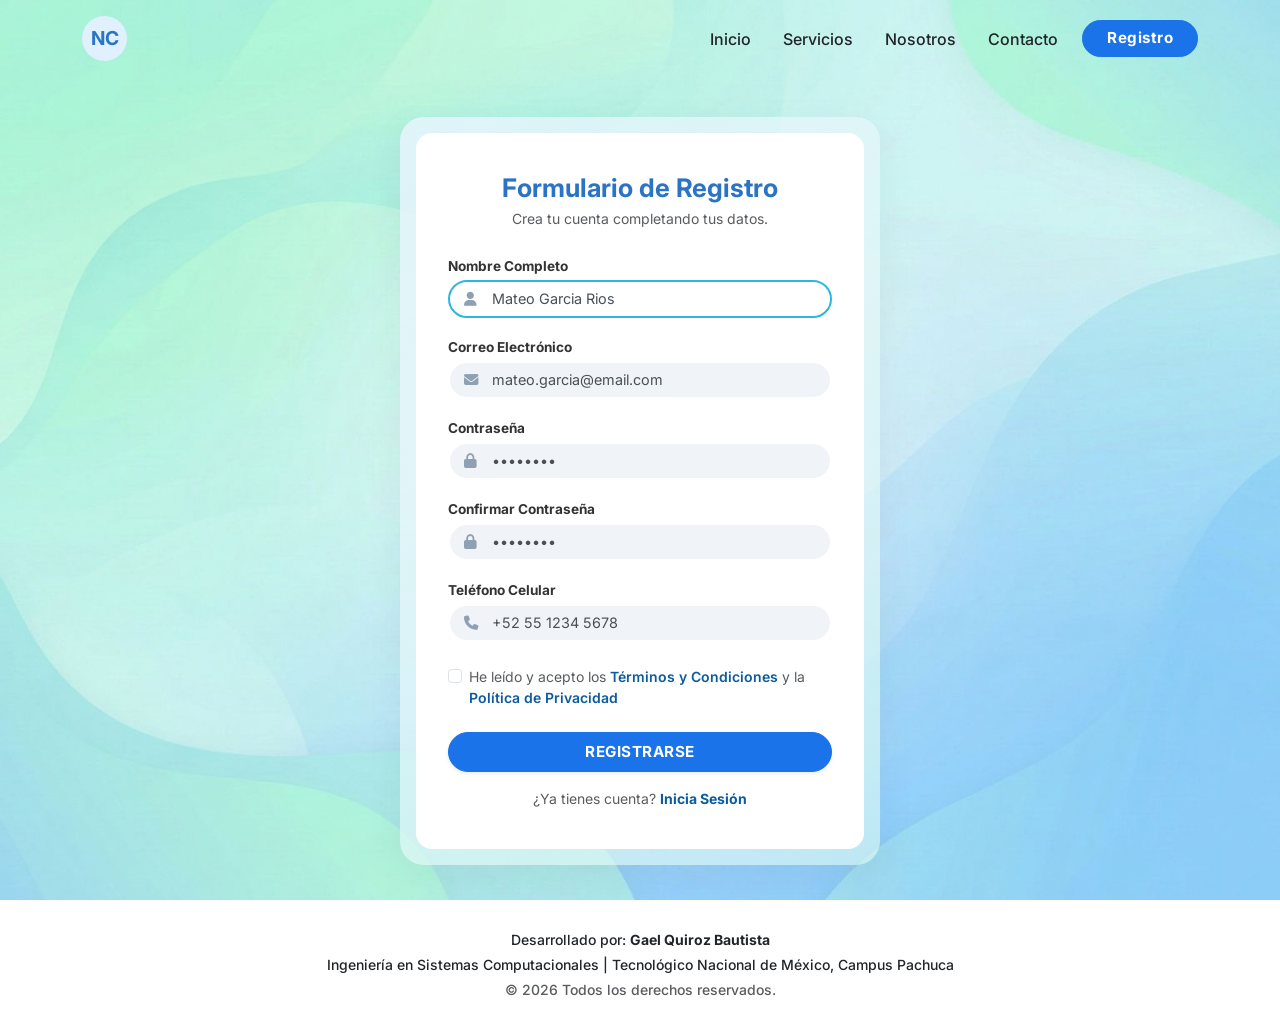
==== commit 0b409d6d: "Navbar y footer" ====
--- a/index.html
+++ b/index.html
@@ -4,15 +4,36 @@
     <meta charset="UTF-8">
     <meta name="viewport" content="width=device-width, initial-scale=1.0">
     <title>Formulario de Registro</title>
-<!--     <link href="https://cdn.jsdelivr.net/npm/bootstrap@5.3.2/dist/css/bootstrap.min.css" rel="stylesheet"> -->
-    <link rel="stylesheet" href="assets/css/boostrap.min.css">
-
+    <link href="https://cdn.jsdelivr.net/npm/bootstrap@5.3.2/dist/css/bootstrap.min.css" rel="stylesheet">
     <link rel="stylesheet" href="https://cdnjs.cloudflare.com/ajax/libs/font-awesome/6.4.2/css/all.min.css">
     <link rel="stylesheet" href="assets/css/style.css">
 </head>
-<body>
+<body class="d-flex flex-column min-vh-100">
 
-    <div class="main-container d-flex justify-content-center align-items-center min-vh-100">
+    <nav class="navbar navbar-expand-lg navbar-light bg-transparent py-3">
+        <div class="container">
+            <a class="navbar-brand fw-bold rounded-circle d-flex align-items-center justify-content-center" 
+               style="width: 45px; height: 45px; background-color: #e0f0fd; color: #2a73c5; font-size: 1.2rem;" href="#">
+                NC
+            </a>
+            <button class="navbar-toggler" type="button" data-bs-toggle="collapse" data-bs-target="#navbarNav">
+                <span class="navbar-toggler-icon"></span>
+            </button>
+            <div class="collapse navbar-collapse justify-content-end" id="navbarNav">
+                <ul class="navbar-nav align-items-center gap-3">
+                    <li class="nav-item"><a class="nav-link text-dark fw-medium" href="#">Inicio</a></li>
+                    <li class="nav-item"><a class="nav-link text-dark fw-medium" href="#">Servicios</a></li>
+                    <li class="nav-item"><a class="nav-link text-dark fw-medium" href="#">Nosotros</a></li>
+                    <li class="nav-item"><a class="nav-link text-dark fw-medium" href="#">Contacto</a></li>
+                    <li class="nav-item">
+                        <a class="btn btn-primary rounded-pill px-4 fw-bold custom-btn" href="#">Registro</a>
+                    </li>
+                </ul>
+            </div>
+        </div>
+    </nav>
+
+    <div class="flex-grow-1 d-flex justify-content-center align-items-center py-4">
         <div class="form-backdrop">
             <div class="form-card text-center">
                 
@@ -55,7 +76,7 @@
                     <div class="mb-4">
                         <label class="form-label small fw-bold text-dark">Teléfono Celular</label>
                         <div class="input-wrapper">
-                            <i class="fa-solid fa-mobile-screen input-icon"></i>
+                            <i class="fa-solid fa-phone input-icon"></i>
                             <input type="tel" class="form-control custom-input" value="+52 55 1234 5678" placeholder="Teléfono Celular">
                         </div>
                     </div>
@@ -80,6 +101,14 @@
         </div>
     </div>
 
+    <footer class="text-center py-4 bg-transparent mt-auto">
+        <div class="container small text-dark fw-medium">
+            <p class="mb-1">Desarrollado por: <strong>Gael Quiroz Bautista</strong></p>
+            <p class="mb-1">Ingeniería en Sistemas Computacionales | Tecnológico Nacional de México, Campus Pachuca</p>
+            <p class="mb-0 text-muted">&copy; 2026 Todos los derechos reservados.</p>
+        </div>
+    </footer>
+
     <script src="https://cdn.jsdelivr.net/npm/bootstrap@5.3.2/dist/js/bootstrap.bundle.min.js"></script>
 </body>
 </html>
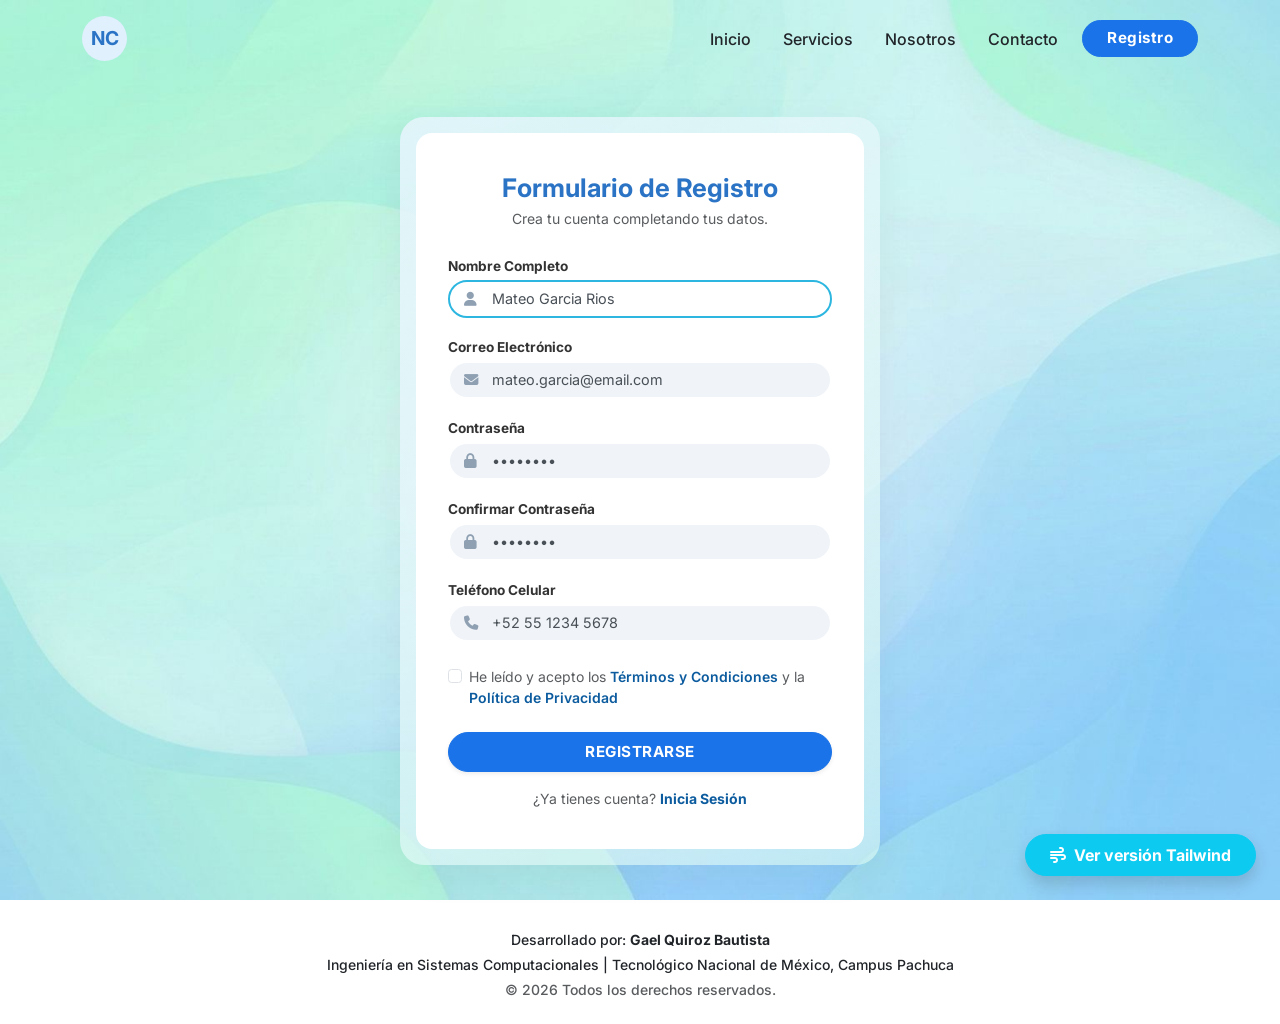
==== commit 4c10c154: "Segundo Framework y conexion entre frameworks" ====
--- a/index.html
+++ b/index.html
@@ -8,7 +8,16 @@
     <link rel="stylesheet" href="https://cdnjs.cloudflare.com/ajax/libs/font-awesome/6.4.2/css/all.min.css">
     <link rel="stylesheet" href="assets/css/style.css">
 </head>
+
+<link rel="icon" type="image/png" href="assets/img/favicon.png">
+
 <body class="d-flex flex-column min-vh-100">
+
+    <div class="position-fixed bottom-0 end-0 m-4 z-3">
+        <a href="tailwind.html" class="btn btn-info rounded-pill fw-bold text-white shadow px-4 py-2">
+            <i class="fa-solid fa-wind me-2"></i>Ver versión Tailwind
+        </a>
+    </div>
 
     <nav class="navbar navbar-expand-lg navbar-light bg-transparent py-3">
         <div class="container">
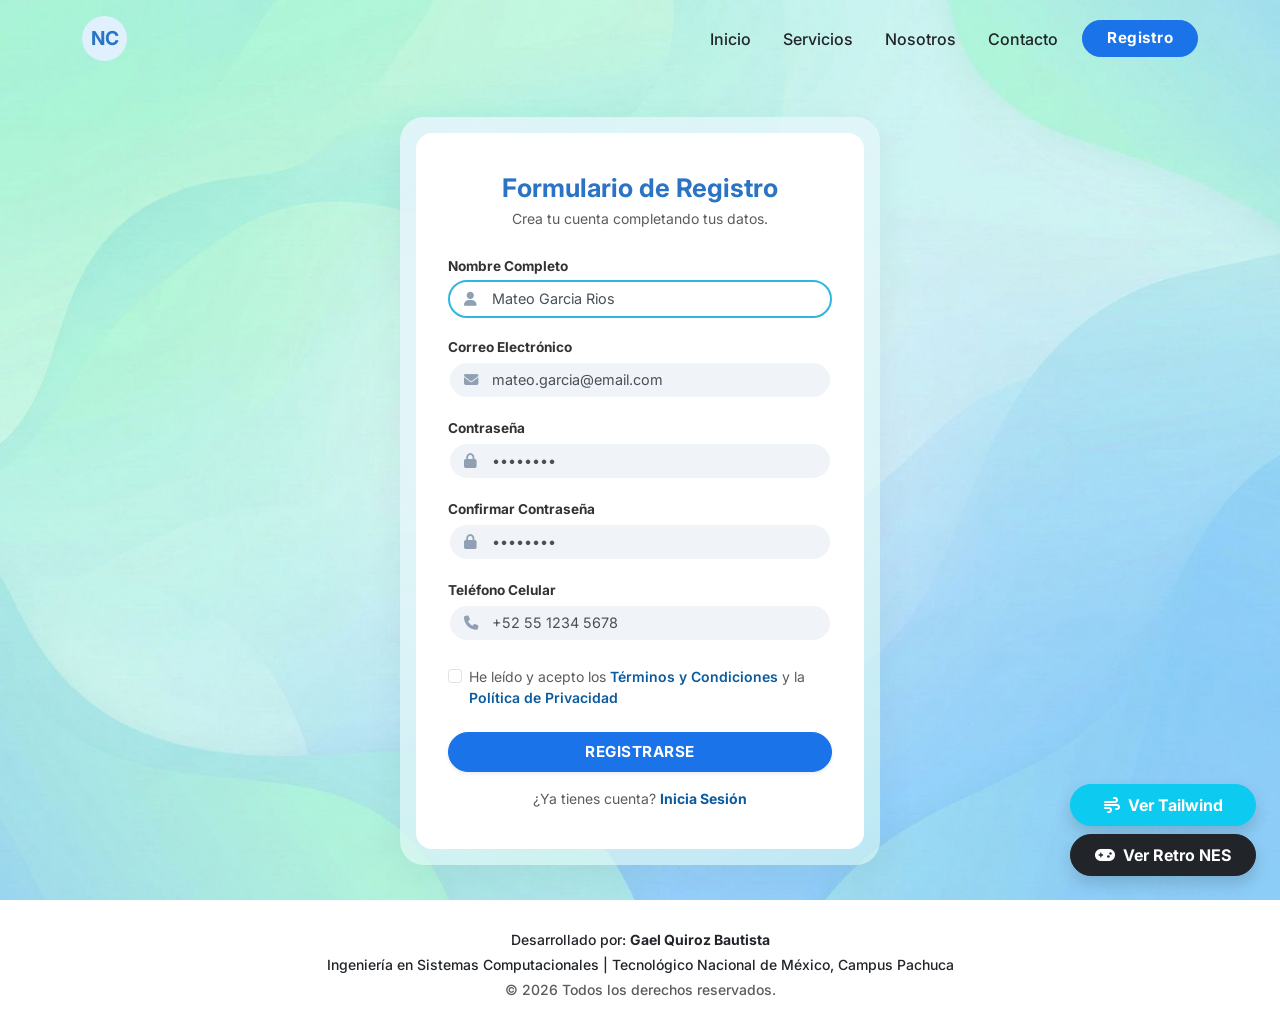
==== commit 47dc6353: "8 bits" ====
--- a/index.html
+++ b/index.html
@@ -13,9 +13,12 @@
 
 <body class="d-flex flex-column min-vh-100">
 
-    <div class="position-fixed bottom-0 end-0 m-4 z-3">
+    <div class="position-fixed bottom-0 end-0 m-4 z-3 d-flex flex-column gap-2">
         <a href="tailwind.html" class="btn btn-info rounded-pill fw-bold text-white shadow px-4 py-2">
-            <i class="fa-solid fa-wind me-2"></i>Ver versión Tailwind
+            <i class="fa-solid fa-wind me-2"></i>Ver Tailwind
+        </a>
+        <a href="nes.html" class="btn btn-dark rounded-pill fw-bold text-white shadow px-4 py-2" style="background-color: #212529;">
+            <i class="fa-solid fa-gamepad me-2"></i>Ver Retro NES
         </a>
     </div>
 
